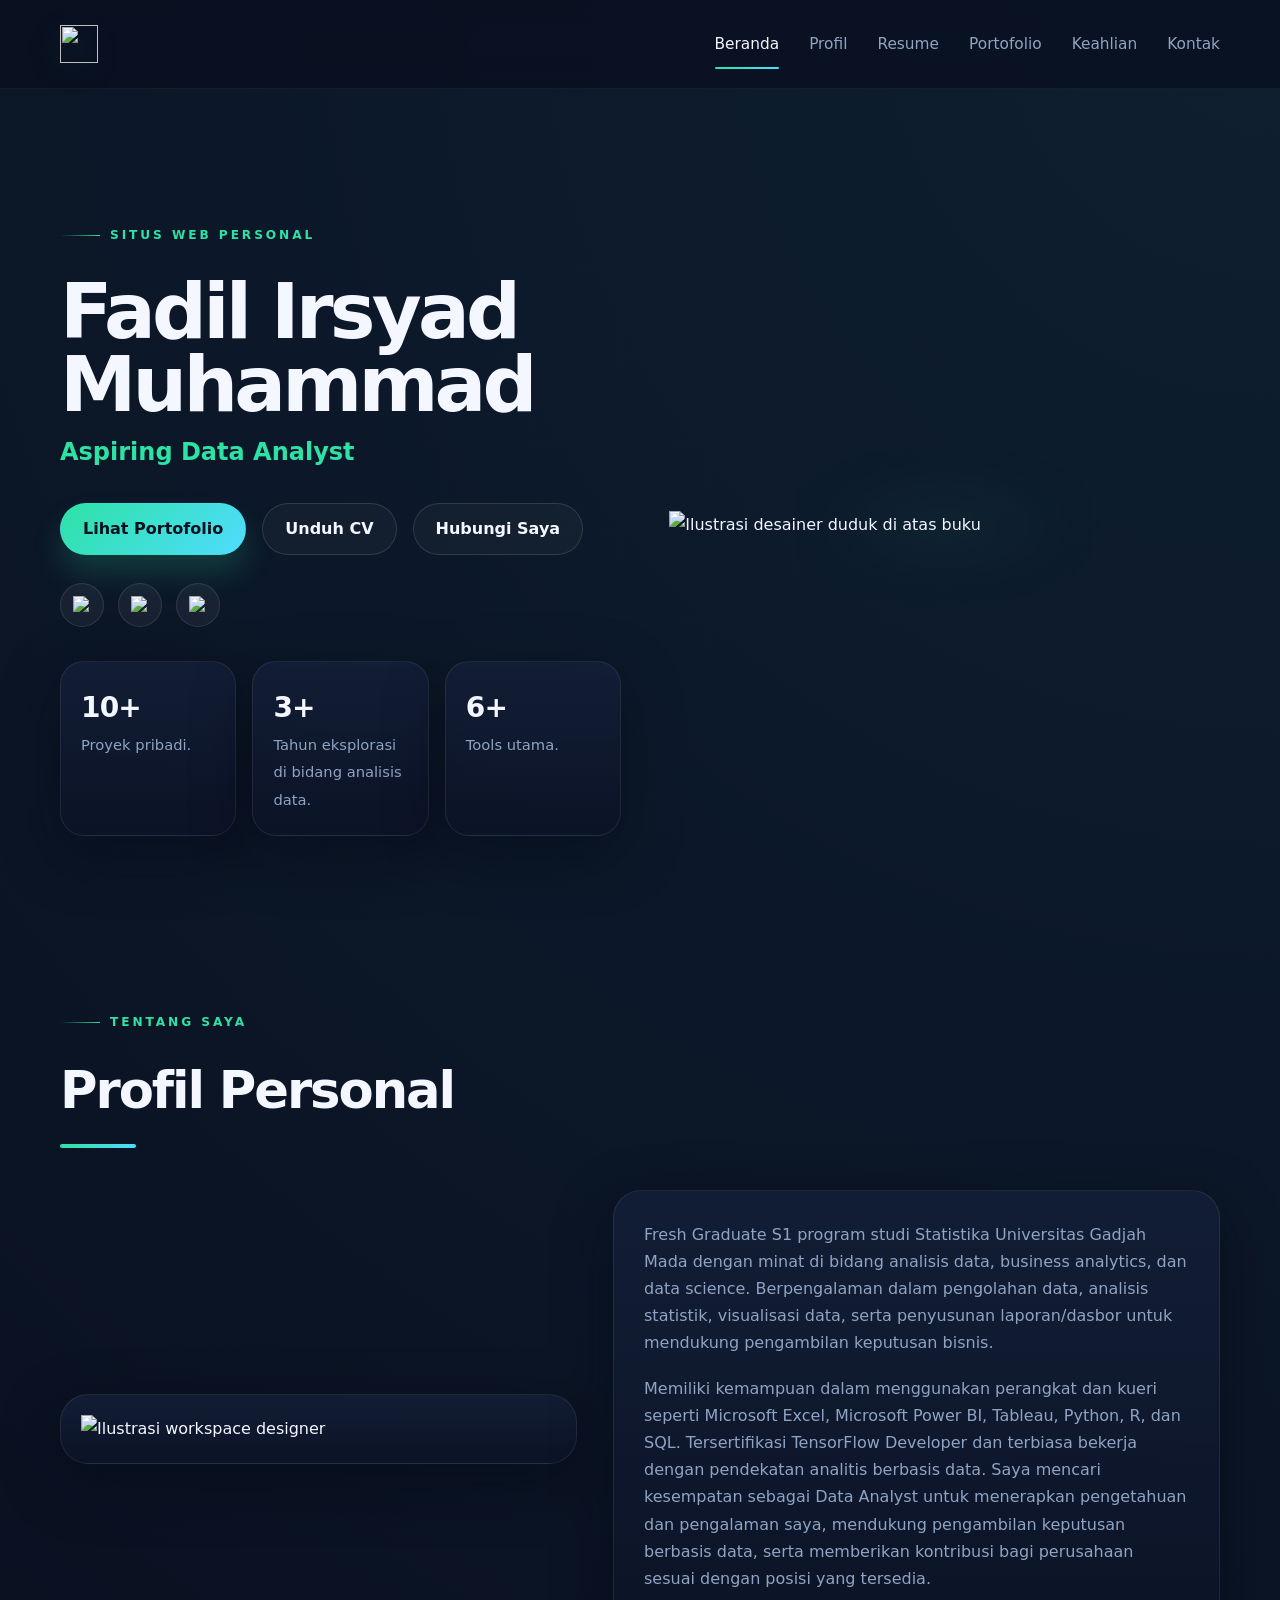
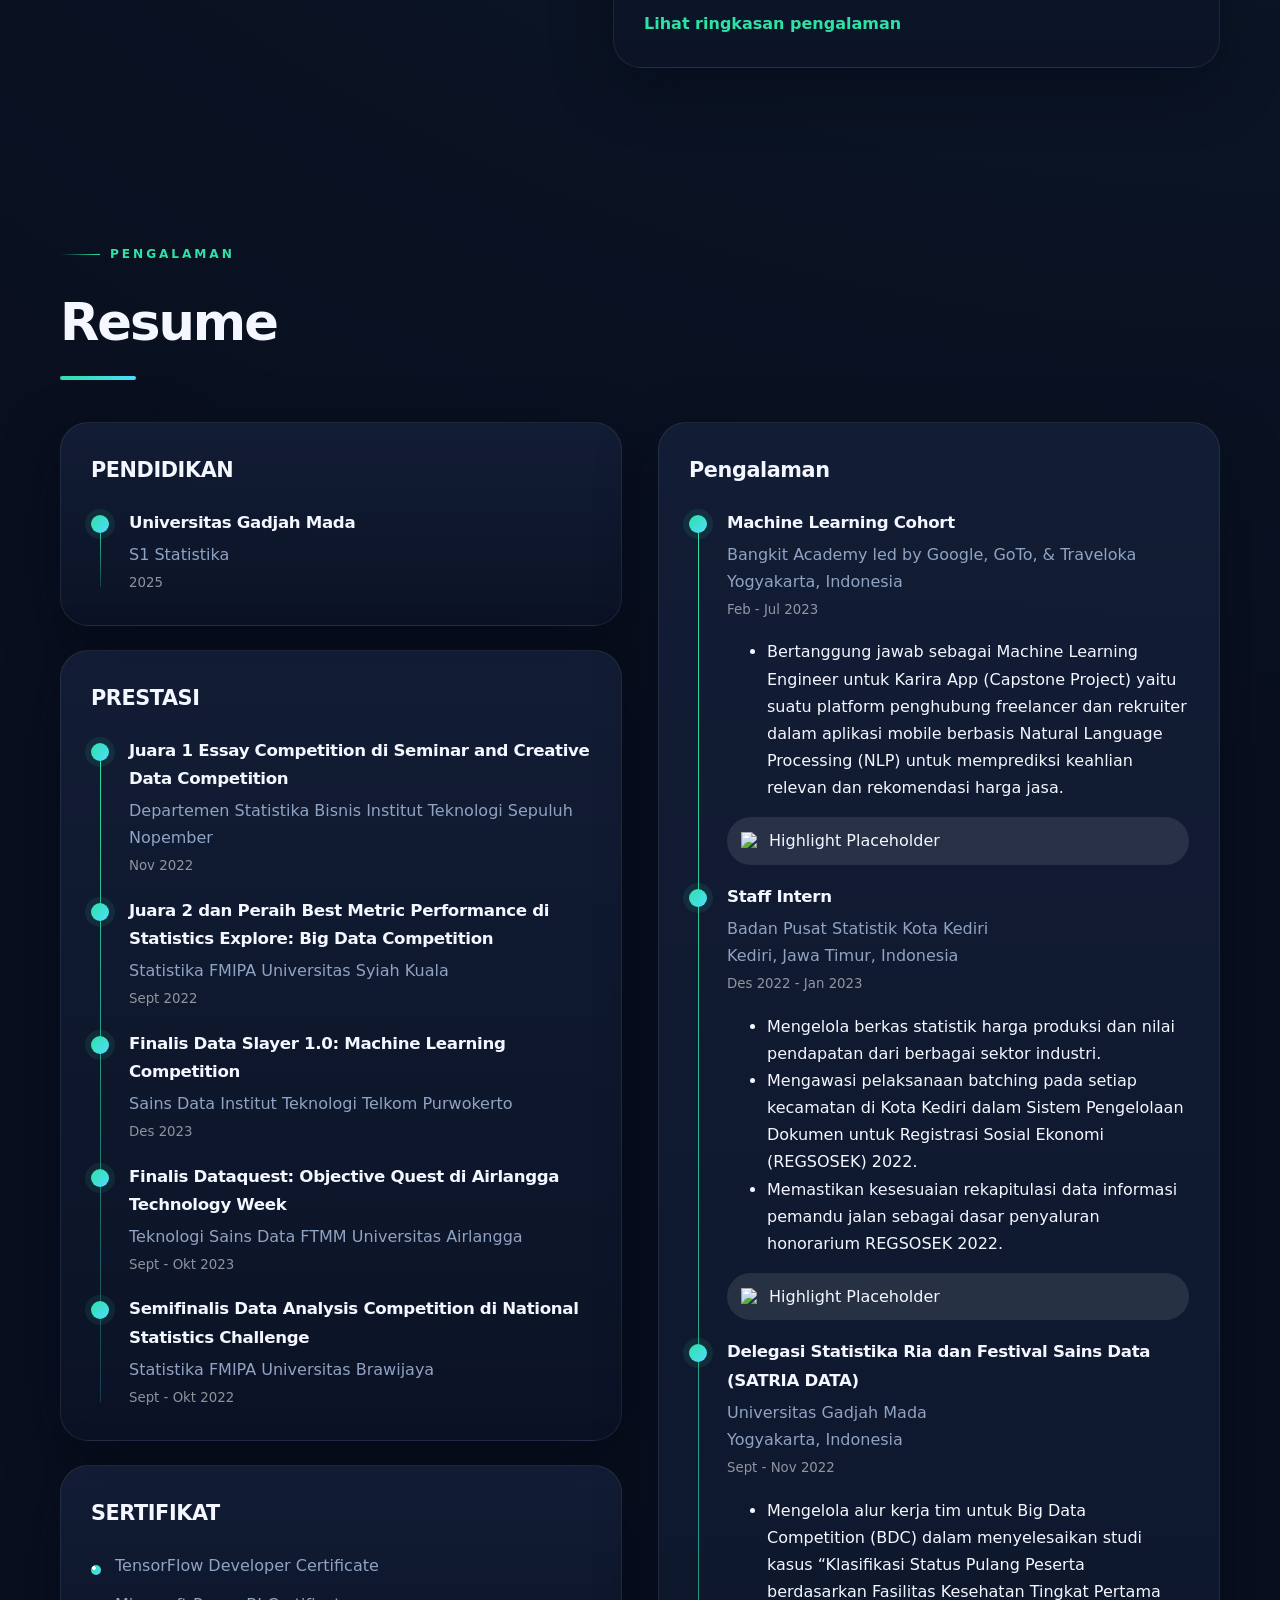
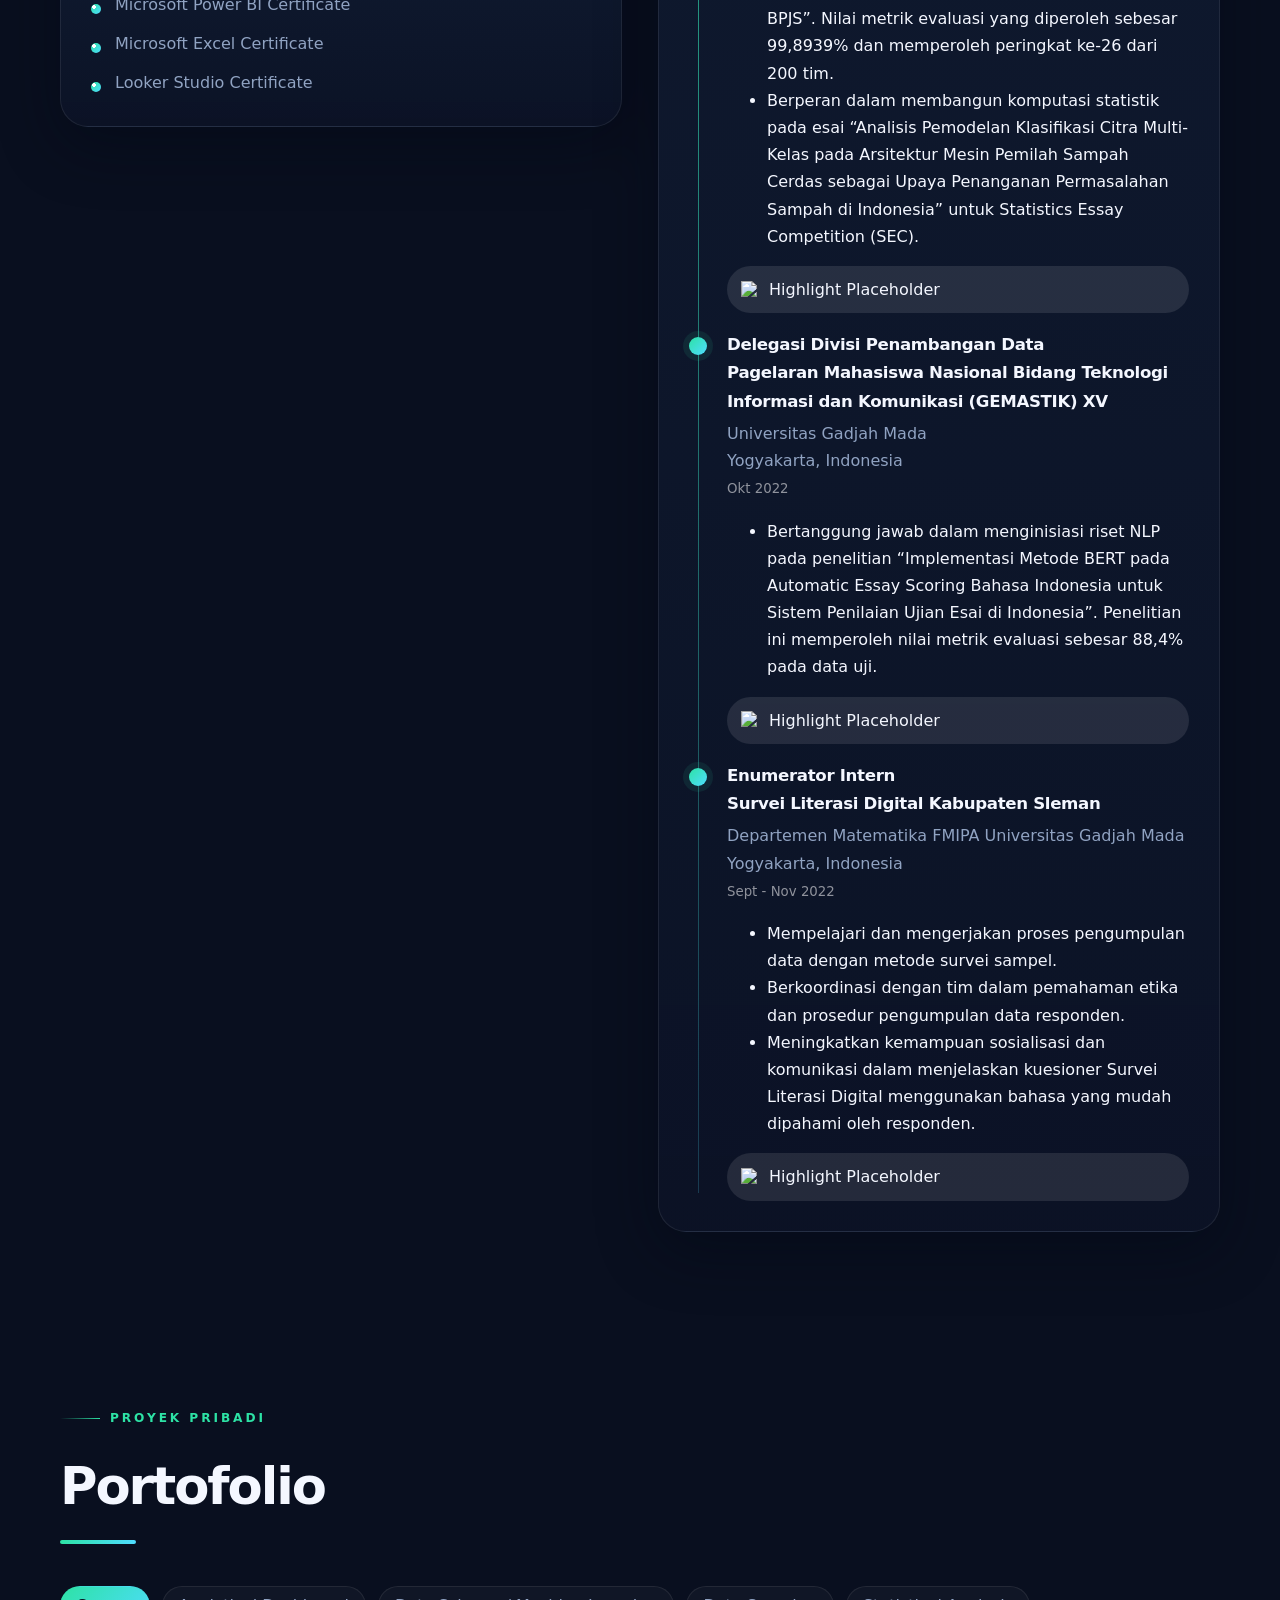
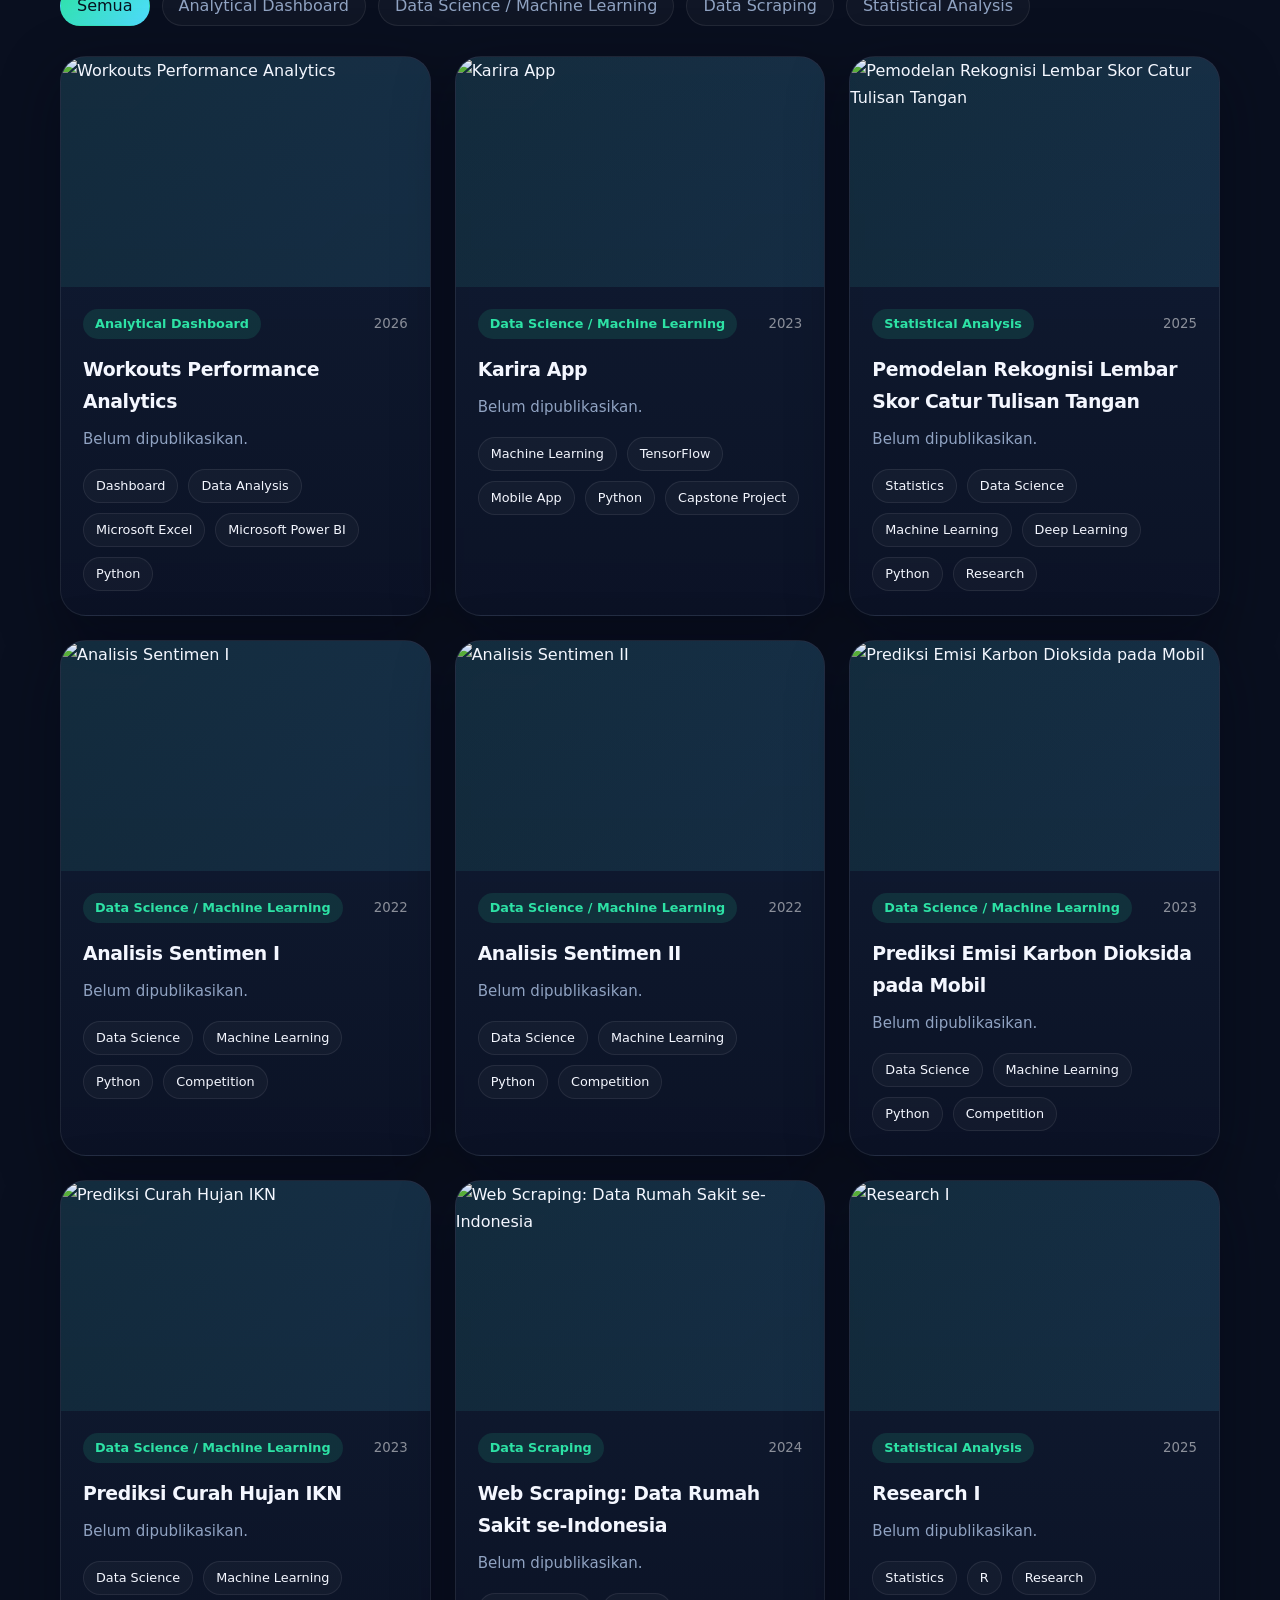
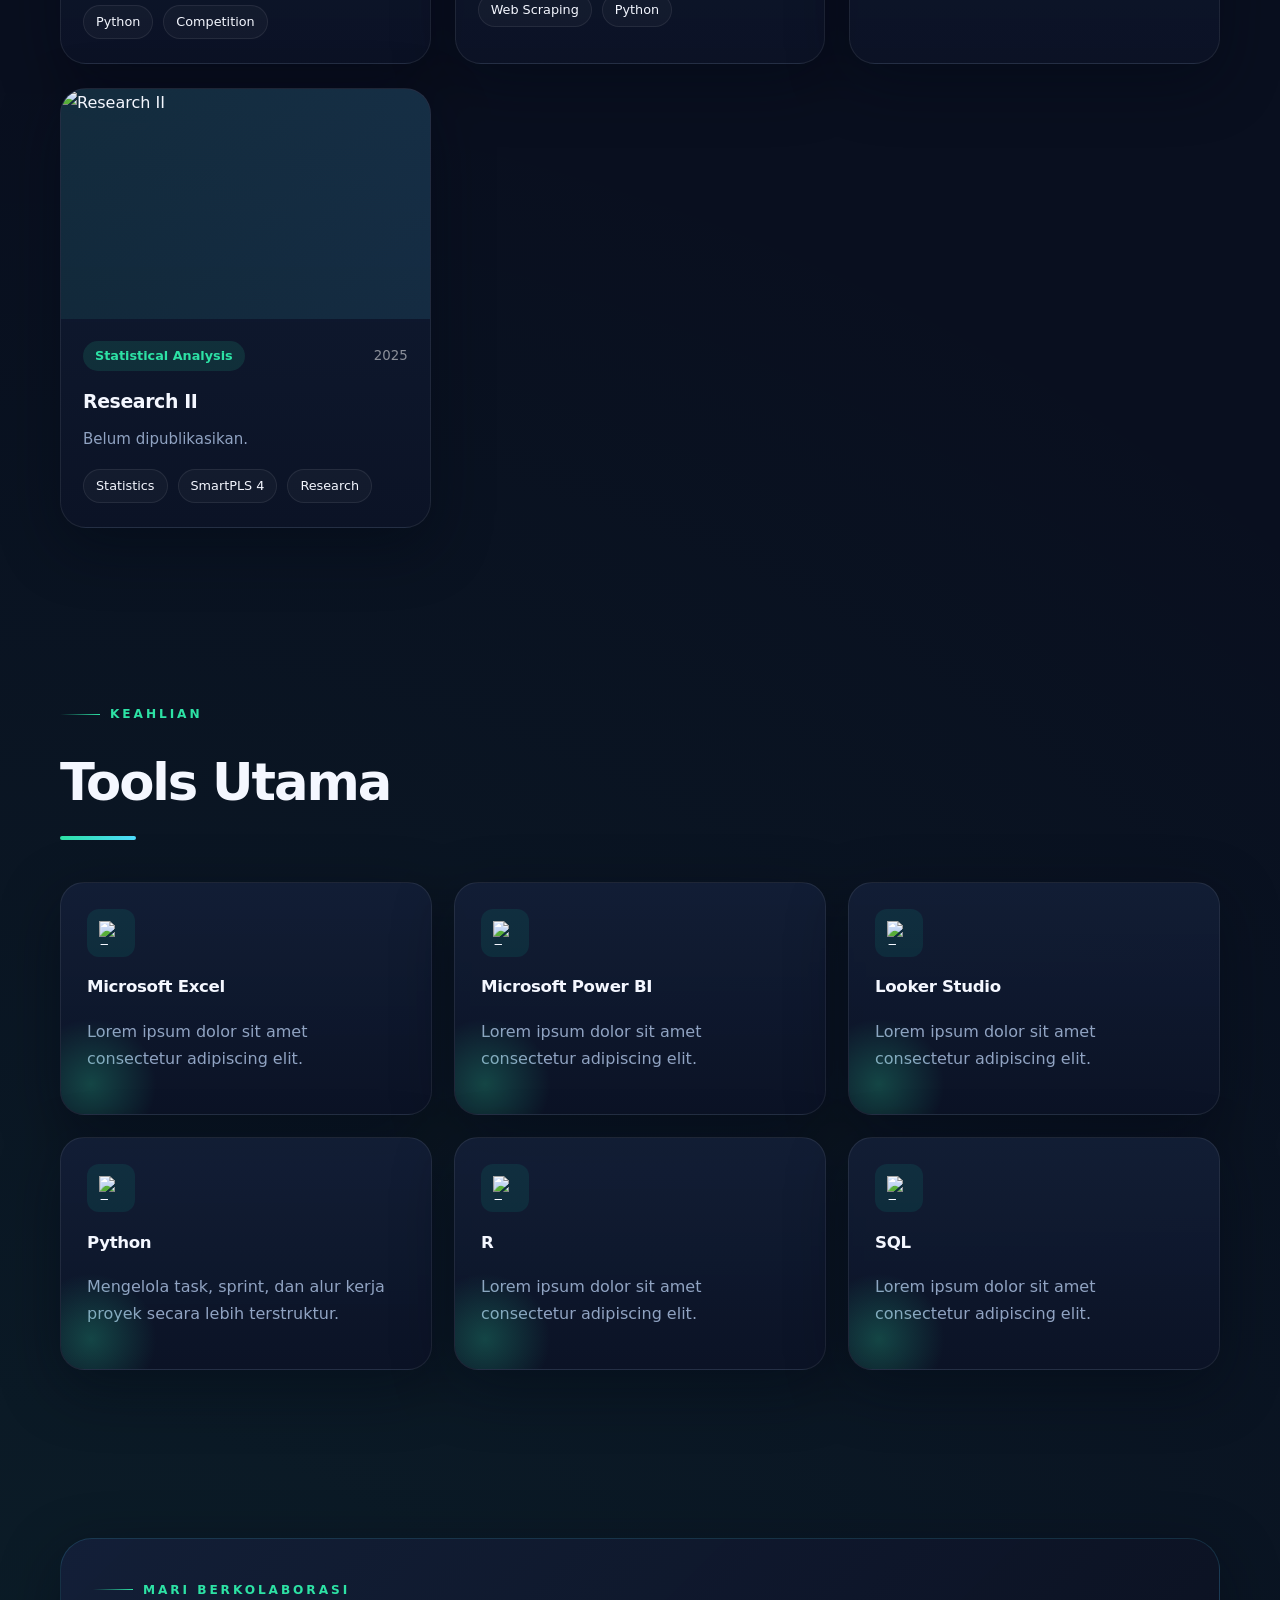
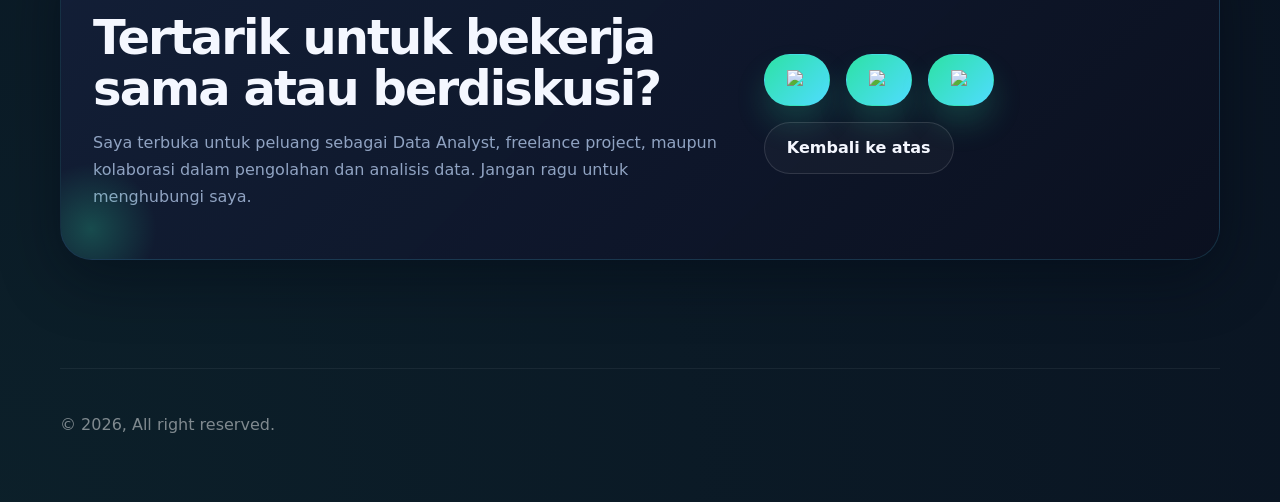
==== index.html @ a7a83383 "Add files via upload" ====
<!DOCTYPE html>
<html lang="id">
<head>
  <meta charset="UTF-8" />
  <meta name="viewport" content="width=device-width, initial-scale=1.0" />
  <meta name="description" content="Situs Web Personal" />
  <title>Fadil Irsyad Muhammad - Situs Web Personal</title>
  <link rel="icon" type="image/svg+xml" href="favicon.svg" />
  <link rel="stylesheet" href="styles.css" />
</head>
<body>
  <div class="page-noise" aria-hidden="true"></div>

  <header class="site-header">
    <div class="container header-inner">
      <a class="brand" href="#home" aria-label="Portfolio Dark UI">
        <img src="assets/logo.svg" alt="" />
      </a>

      <button class="menu-toggle" aria-label="Buka menu" aria-expanded="false" aria-controls="siteNav">
        <span></span>
        <span></span>
        <span></span>
      </button>

      <nav id="siteNav" class="site-nav">
        <a href="#home" class="is-active">Beranda</a>
        <a href="#profile">Profil</a>
        <a href="#resume">Resume</a>
        <a href="#portfolio">Portofolio</a>
        <a href="#tools">Keahlian</a>
        <a href="#contact">Kontak</a>
      </nav>
    </div>
  </header>

  <main>
    <section id="home" class="hero section">
      <div class="container hero-grid reveal">
        <div class="hero-copy">
          <p class="eyebrow">SITUS WEB PERSONAL</p>
          <h1>Fadil Irsyad Muhammad</h1>
          <p class="hero-role">Aspiring Data Analyst</p>
          <p class="hero-summary">
          </p>

          <div class="hero-actions">
            <a class="btn btn-primary" href="#portfolio">Lihat Portofolio</a>
            <a class="btn btn-secondary" href="#cv">Unduh CV</a>
            <a class="btn btn-secondary" href="#contact">Hubungi Saya</a>
          </div>

          <div class="socials" aria-label="Tautan sosial">
            <a href="https://linkedin.com/in/fadilirsyadm" aria-label="LinkedIn" target="_blank">
              <img src="assets/linkedin-gray.png" alt="LinkedIn" class="social-icon">
            </a>
            <a href="https://github.com/fadilirsyadm" aria-label="GitHub" target="_blank">
              <img src="assets/github.png" alt="GitHub" class="social-icon">
            </a>
            <a href="https://www.kaggle.com/fadilirsyadmuhammad" aria-label="Kaggle" target="_blank">
              <img src="assets/kaggle.png" alt="Kaggle" class="social-icon">
            </a>
            <!-- <a href="#" aria-label="Dribbble">
              <span class="social-icon">Dr</span>
            </a> -->
          </div>

          <div class="hero-stats">
            <article>
              <strong>10+</strong>
              <span>Proyek pribadi.</span>
            </article>
            <article>
              <strong>3+</strong>
              <span>Tahun eksplorasi di bidang analisis data.</span>
            </article>
            <article>
              <strong>6+</strong>
              <span>Tools utama.</span>
            </article>
          </div>
        </div>

        <div class="hero-art">
          <img src="assets/hero-profile.jpg" alt="Ilustrasi desainer duduk di atas buku" />
        </div>
      </div>
    </section>

    <section id="profile" class="section">
      <div class="container">
        <div class="section-heading reveal">
          <span class="section-kicker">Tentang Saya</span>
          <h2>Profil Personal</h2>
          <div class="section-line"></div>
        </div>

        <div class="profile-grid reveal">
          <div class="profile-art card card-flat">
            <img src="assets/profile-illustration.svg" alt="Ilustrasi workspace designer" />
          </div>

          <div class="profile-copy card">
            <p>
              Fresh Graduate S1 program studi Statistika Universitas Gadjah Mada 
              dengan minat di bidang analisis data, business analytics, dan data science.
              Berpengalaman dalam pengolahan data, analisis statistik, visualisasi data, 
              serta penyusunan laporan/dasbor untuk mendukung pengambilan keputusan bisnis.
            </p>
            <p>
              Memiliki kemampuan dalam menggunakan perangkat dan kueri seperti 
              Microsoft Excel, Microsoft Power BI, Tableau, Python, R, dan SQL. 
              Tersertifikasi TensorFlow Developer dan terbiasa bekerja dengan pendekatan analitis berbasis data. 
              Saya mencari kesempatan sebagai Data Analyst untuk menerapkan pengetahuan dan pengalaman saya, 
              mendukung pengambilan keputusan berbasis data, 
              serta memberikan kontribusi bagi perusahaan sesuai dengan posisi yang tersedia.
            </p>

            <!-- <div class="feature-list">
              <span>Dark UI aesthetic</span>
              <span>Fully responsive</span>
              <span>Portfolio filtering</span>
              <span>Animated reveal</span>
              <span>Editable content</span>
              <span>Pure HTML/CSS/JS</span>
            </div> -->

            <a class="text-link" href="#resume">Lihat ringkasan pengalaman</a>
          </div>
        </div>
      </div>
    </section>

    <section id="resume" class="section">
      <div class="container">
        <div class="section-heading reveal">
          <span class="section-kicker">Pengalaman</span>
          <h2>Resume</h2>
          <div class="section-line"></div>
        </div>

        <div class="resume-grid reveal">
          <div class="resume-column">
            <div class="card stack-card">
              <h3>PENDIDIKAN</h3>
              <div class="timeline">
                <article class="timeline-item">
                  <span class="timeline-dot"></span>
                  <div>
                    <strong>Universitas Gadjah Mada</strong>
                    <p>S1 Statistika</p>
                    <small>2025</small>
                  </div>
                </article>
                <!-- <article class="timeline-item">
                  <span class="timeline-dot"></span>
                  <div>
                    <strong>Universitas S2</strong>
                    <p>S2 Program Studi</p>
                    <small>2028</small>
                  </div>
                </article> -->
              </div>
            </div>

            <div class="card stack-card">
              <h3>PRESTASI</h3>
              <div class="timeline">
                <article class="timeline-item">
                  <span class="timeline-dot"></span>
                  <div>
                    <strong>Juara 1 Essay Competition di Seminar and Creative Data Competition</strong>
                    <p>Departemen Statistika Bisnis Institut Teknologi Sepuluh Nopember</p>
                    <small>Nov 2022</small>
                  </div>
                </article>
                <article class="timeline-item">
                  <span class="timeline-dot"></span>
                  <div>
                    <strong>Juara 2 dan Peraih Best Metric Performance di Statistics Explore: Big Data Competition</strong>
                    <p>Statistika FMIPA Universitas Syiah Kuala</p>
                    <small>Sept 2022</small>
                  </div>
                </article>
                <article class="timeline-item">
                  <span class="timeline-dot"></span>
                  <div>
                    <strong>Finalis Data Slayer 1.0: Machine Learning Competition</strong>
                    <p>Sains Data Institut Teknologi Telkom Purwokerto</p>
                    <small>Des 2023</small>
                  </div>
                </article>
                <article class="timeline-item">
                  <span class="timeline-dot"></span>
                  <div>
                    <strong>Finalis Dataquest: Objective Quest di Airlangga Technology Week</strong>
                    <p>Teknologi Sains Data FTMM Universitas Airlangga</p>
                    <small>Sept - Okt 2023</small>
                  </div>
                </article>
                <article class="timeline-item">
                  <span class="timeline-dot"></span>
                  <div>
                    <strong>Semifinalis Data Analysis Competition di National Statistics Challenge</strong>
                    <p>Statistika FMIPA Universitas Brawijaya</p>
                    <small>Sept - Okt 2022</small>
                  </div>
                </article>
              </div>
            </div>

            <div class="card stack-card">
              <h3>SERTIFIKAT</h3>
              <ul class="bullet-list">
                <li>TensorFlow Developer Certificate</li>
                <li>Microsoft Power BI Certificate</li>
                <li>Microsoft Excel Certificate</li>
                <li>Looker Studio Certificate</li>
              </ul>
            </div>
          </div>

          <div class="resume-column">
            <div class="card stack-card">
              <h3>Pengalaman</h3>
              <div class="timeline">
                <article class="timeline-item">
                  <span class="timeline-dot" aria-hidden="true"></span>
                  <div class="timeline-content">
                    <div class="timeline-top">
                      <div>
                        <strong>Machine Learning Cohort</strong>
                        <p class="timeline-company">Bangkit Academy led by Google, GoTo, & Traveloka</p>
                        <p class="timeline-location">Yogyakarta, Indonesia</p>
                      </div>
                      <small class="timeline-date">Feb - Jul 2023</small>
                    </div>
                    <ul class="timeline-list">
                      <li>
                        Bertanggung jawab sebagai Machine Learning Engineer untuk Karira App (Capstone Project) 
                        yaitu suatu platform penghubung freelancer dan rekruiter dalam aplikasi mobile 
                        berbasis Natural Language Processing (NLP) untuk memprediksi keahlian relevan dan rekomendasi harga jasa.
                      </li>
                    </ul>
                    <div class="timeline-highlight">
                        <span>
                          <img src="assets/logo.svg" alt="icon" class="highlight-icon">
                          Highlight Placeholder
                        </span>
                    </div>
                  </div>
                </article>
                <article class="timeline-item">
                  <span class="timeline-dot" aria-hidden="true"></span>
                  <div class="timeline-content">
                    <div class="timeline-top">
                      <div>
                        <strong>Staff Intern</strong>
                        <p class="timeline-company">Badan Pusat Statistik Kota Kediri</p>
                        <p class="timeline-location">Kediri, Jawa Timur, Indonesia</p>
                      </div>
                      <small class="timeline-date">Des 2022 - Jan 2023</small>
                    </div>
                    <ul class="timeline-list">
                      <li>
                        Mengelola berkas statistik harga produksi dan nilai pendapatan dari berbagai sektor industri.
                      </li>
                      <li>
                        Mengawasi pelaksanaan batching pada setiap kecamatan di Kota Kediri dalam Sistem Pengelolaan Dokumen untuk Registrasi Sosial Ekonomi (REGSOSEK) 2022.
                      </li>
                      <li>
                        Memastikan kesesuaian rekapitulasi data informasi pemandu jalan sebagai dasar penyaluran honorarium REGSOSEK 2022.
                      </li>
                    </ul>
                    <div class="timeline-highlight">
                        <span>
                          <img src="assets/logo.svg" alt="icon" class="highlight-icon">
                          Highlight Placeholder
                        </span>
                    </div>
                  </div>
                </article>
                <article class="timeline-item">
                  <span class="timeline-dot" aria-hidden="true"></span>
                  <div class="timeline-content">
                    <div class="timeline-top">
                      <div>
                        <strong>Delegasi Statistika Ria dan Festival Sains Data (SATRIA DATA)</strong>
                        <p class="timeline-company">Universitas Gadjah Mada</p>
                        <p class="timeline-location">Yogyakarta, Indonesia</p>
                      </div>
                      <small class="timeline-date">Sept - Nov 2022</small>
                    </div>
                    <ul class="timeline-list">
                      <li>
                        Mengelola alur kerja tim untuk Big Data Competition (BDC) dalam menyelesaikan studi kasus “Klasifikasi Status Pulang Peserta berdasarkan Fasilitas Kesehatan Tingkat Pertama BPJS”. Nilai metrik evaluasi yang diperoleh sebesar 99,8939% dan memperoleh peringkat ke-26 dari 200 tim.
                      </li>
                      <li>
                        Berperan dalam membangun komputasi statistik pada esai “Analisis Pemodelan Klasifikasi Citra Multi-Kelas pada Arsitektur Mesin Pemilah Sampah Cerdas sebagai Upaya Penanganan Permasalahan Sampah di Indonesia” untuk Statistics Essay Competition (SEC).
                      </li>
                    </ul>
                    <div class="timeline-highlight">
                        <span>
                          <img src="assets/logo.svg" alt="icon" class="highlight-icon">
                          Highlight Placeholder
                        </span>
                    </div>
                  </div>
                </article>
                 <article class="timeline-item">
                  <span class="timeline-dot" aria-hidden="true"></span>
                  <div class="timeline-content">
                    <div class="timeline-top">
                      <div>
                        <strong>Delegasi Divisi Penambangan Data<br>Pagelaran Mahasiswa Nasional Bidang Teknologi Informasi dan Komunikasi (GEMASTIK) XV</strong>
                        <p class="timeline-company">Universitas Gadjah Mada</p>
                        <p class="timeline-location">Yogyakarta, Indonesia</p>
                      </div>
                      <small class="timeline-date">Okt 2022</small>
                    </div>
                    <ul class="timeline-list">
                      <li>
                        Bertanggung jawab dalam menginisiasi riset NLP pada penelitian “Implementasi Metode BERT pada Automatic Essay Scoring Bahasa Indonesia untuk Sistem Penilaian Ujian Esai di Indonesia”. Penelitian ini memperoleh nilai metrik evaluasi sebesar 88,4% pada data uji.
                      </li>
                    </ul>
                    <div class="timeline-highlight">
                        <span>
                          <img src="assets/logo.svg" alt="icon" class="highlight-icon">
                          Highlight Placeholder
                        </span>
                    </div>
                  </div>
                </article>
                <article class="timeline-item">
                  <span class="timeline-dot" aria-hidden="true"></span>
                  <div class="timeline-content">
                    <div class="timeline-top">
                      <div>
                        <strong>Enumerator Intern<br>Survei Literasi Digital Kabupaten Sleman</strong>
                        <p class="timeline-company">Departemen Matematika FMIPA Universitas Gadjah Mada</p>
                        <p class="timeline-location">Yogyakarta, Indonesia</p>
                      </div>
                      <small class="timeline-date">Sept - Nov 2022</small>
                    </div>
                    <ul class="timeline-list">
                      <li>
                        Mempelajari dan mengerjakan proses pengumpulan data dengan metode survei sampel.
                      </li>
                      <li>
                        Berkoordinasi dengan tim dalam pemahaman etika dan prosedur pengumpulan data responden.
                      </li>
                      <li>
                        Meningkatkan kemampuan sosialisasi dan komunikasi dalam menjelaskan kuesioner Survei Literasi Digital menggunakan bahasa yang mudah dipahami oleh responden.
                      </li>
                    </ul>
                    <div class="timeline-highlight">
                        <span>
                          <img src="assets/logo.svg" alt="icon" class="highlight-icon">
                          Highlight Placeholder
                        </span>
                    </div>
                  </div>
                </article>
              </div>
            </div>
          </div>
        </div>
      </div>
    </section>

    <section id="portfolio" class="section">
      <div class="container">
        <div class="section-heading reveal">
          <span class="section-kicker">Proyek Pribadi</span>
          <h2>Portofolio</h2>
          <div class="section-line"></div>
        </div>

        <div class="portfolio-toolbar reveal">
          <div class="filter-group" aria-label="Filter project">
            <button class="filter-chip is-active" data-filter="all">Semua</button>
            <button class="filter-chip" data-filter="Analytical Dashboard">Analytical Dashboard</button>
            <button class="filter-chip" data-filter="Data Science / Machine Learning">Data Science / Machine Learning</button>
            <button class="filter-chip" data-filter="Data Scraping">Data Scraping</button>
            <button class="filter-chip" data-filter="Statistical Analysis">Statistical Analysis</button>
          </div>
          <!-- <p class="portfolio-note"></p> -->
        </div>

        <div id="portfolioGrid" class="portfolio-grid reveal"></div>
      </div>
    </section>

    <section id="tools" class="section">
      <div class="container">
        <div class="section-heading reveal">
          <span class="section-kicker">Keahlian</span>
          <h2>Tools Utama</h2>
          <div class="section-line"></div>
        </div>

        <div class="tool-grid reveal">
          <article class="tool-card">
            <div class="tool-icon">
              <img src="assets/excel.png" alt="Excel">
            </div>
            <h3>Microsoft Excel</h3>
            <p>Lorem ipsum dolor sit amet consectetur adipiscing elit.</p>
          </article>
          <article class="tool-card">
            <div class="tool-icon">
              <img src="assets/powerbi.png" alt="Excel">
            </div>
            <h3>Microsoft Power BI</h3>
            <p>Lorem ipsum dolor sit amet consectetur adipiscing elit.</p>
          </article>
          <article class="tool-card">
            <div class="tool-icon">
              <img src="assets/looker.svg" alt="Excel">
            </div>
            <h3>Looker Studio</h3>
            <p>Lorem ipsum dolor sit amet consectetur adipiscing elit.</p>
          </article>
          <article class="tool-card">
            <div class="tool-icon">
              <img src="assets/python.png" alt="Excel">
            </div>
            <h3>Python</h3>
            <p>Mengelola task, sprint, dan alur kerja proyek secara lebih terstruktur.</p>
          </article>
          <article class="tool-card">
            <div class="tool-icon">
              <img src="assets/r.png" alt="Excel">
            </div>
            <h3>R</h3>
            <p>Lorem ipsum dolor sit amet consectetur adipiscing elit.</p>
          </article>
          <article class="tool-card">
            <div class="tool-icon">
              <img src="assets/sql.png" alt="Excel">
            </div>
            <h3>SQL</h3>
            <p>Lorem ipsum dolor sit amet consectetur adipiscing elit.</p>
          </article>
        </div>
      </div>
    </section>

    <!-- <section id="skills" class="section">
      <div class="container">
        <div class="section-heading reveal">
          <span class="section-kicker">Capabilities</span>
          <h2>Skills</h2>
          <div class="section-line"></div>
        </div>

        <div class="skills-wrap reveal">
          <div class="skill-cloud">
            <span>UI Design</span>
            <span>Wireframing</span>
            <span>HTML</span>
            <span>CSS</span>
            <span>Bootstrap</span>
            <span>JavaScript</span>
            <span>Tailwind</span>
            <span>React Concept</span>
            <span>Responsive Layout</span>
            <span>Design System</span>
            <span>Animation</span>
            <span>Prototyping</span>
          </div>

          <div class="skill-metrics">
            <article class="metric-card">
              <div class="metric-head">
                <h3>Responsive UI</h3>
                <span>92%</span>
              </div>
              <div class="meter"><span style="width:92%"></span></div>
              <p>Fokus pada konsistensi antar desktop, tablet, dan mobile.</p>
            </article>
            <article class="metric-card">
              <div class="metric-head">
                <h3>Design System</h3>
                <span>88%</span>
              </div>
              <div class="meter"><span style="width:88%"></span></div>
              <p>Membuat komponen reusable agar UI lebih rapi dan cepat dikembangkan.</p>
            </article>
            <article class="metric-card">
              <div class="metric-head">
                <h3>Front-End Build</h3>
                <span>84%</span>
              </div>
              <div class="meter"><span style="width:84%"></span></div>
              <p>Implementasi tampilan ke kode dengan struktur yang bersih.</p>
            </article>
            <article class="metric-card">
              <div class="metric-head">
                <h3>Interaction Detail</h3>
                <span>80%</span>
              </div>
              <div class="meter"><span style="width:80%"></span></div>
              <p>Hover, transisi, dan animasi lembut untuk pengalaman yang lebih hidup.</p>
            </article>
          </div>
        </div>
      </div>
    </section> -->

    <section id="contact" class="section">
      <div class="container">
        <div class="contact-card reveal">
          <div>
            <span class="section-kicker">Mari Berkolaborasi</span>
            <h2>Tertarik untuk bekerja sama atau berdiskusi?</h2>
            <p>
              Saya terbuka untuk peluang sebagai Data Analyst, freelance project,
              maupun kolaborasi dalam pengolahan dan analisis data.
              Jangan ragu untuk menghubungi saya.
            </p>
          </div>
          <div class="contact-actions">
            <a class="btn btn-primary" href="mailto:fadilirsyadm@gmail.com" target="_blank">
              <img src="assets/email.png" alt="Email" class="btn-icon">
            </a>
            <a class="btn btn-primary" href="https://linkedin.com/in/fadilirsyadm" target="_blank">
              <img src="assets/linkedin.png" alt="LinkedIn" class="btn-icon">
            </a>
            <a class="btn btn-primary" href="https://wa.me/6289680785884" target="_blank">
              <img src="assets/wa.png" alt="WhatsApp" class="btn-icon">
            </a>
            <a class="btn btn-secondary" href="#home">Kembali ke atas</a>
          </div>
        </div>
      </div>
    </section>
  </main>

  <footer class="site-footer">
    <div class="container footer-inner">
      <p>© 2026, All right reserved.</p>
      <!-- <p>Dibuat dengan HTML, CSS, dan JavaScript.</p> -->
    </div>
  </footer>

  <script>
    window.PORTFOLIO_PROJECTS = [
      {"title": "Workouts Performance Analytics", 
      "category": "Analytical Dashboard", 
      "year": "2026", 
      "image": "assets/projects/project-01.svg", 
      "description": "Belum dipublikasikan.", 
      "tags": ["Dashboard", "Data Analysis", "Microsoft Excel", "Microsoft Power BI", "Python"]}, 

      {"title": "Karira App", 
      "category": "Data Science / Machine Learning", 
      "year": "2023", 
      "image": "assets/projects/project-02.svg", 
      "description": "Belum dipublikasikan.", 
      "tags": ["Machine Learning", "TensorFlow", "Mobile App", "Python", "Capstone Project"]}, 

      {"title": "Pemodelan Rekognisi Lembar Skor Catur Tulisan Tangan", 
      "category": "Statistical Analysis", 
      "year": "2025", 
      "image": "assets/projects/project-08.svg", 
      "description": "Belum dipublikasikan.", 
      "tags": ["Statistics", "Data Science", "Machine Learning", "Deep Learning", "Python", "Research"]},

      {"title": "Analisis Sentimen I", 
      "category": "Data Science / Machine Learning", 
      "year": "2022", 
      "image": "assets/projects/project-03.svg", 
      "description": "Belum dipublikasikan.", 
      "tags": ["Data Science", "Machine Learning", "Python", "Competition"]}, 

      {"title": "Analisis Sentimen II", 
      "category": "Data Science / Machine Learning", 
      "year": "2022", 
      "image": "assets/projects/project-04.svg", 
      "description": "Belum dipublikasikan.", 
      "tags": ["Data Science", "Machine Learning", "Python", "Competition"]}, 
      
      {"title": "Prediksi Emisi Karbon Dioksida pada Mobil", 
      "category": "Data Science / Machine Learning", 
      "year": "2023", 
      "image": "assets/projects/project-05.svg", 
      "description": "Belum dipublikasikan.", 
      "tags": ["Data Science", "Machine Learning", "Python", "Competition"]}, 
      
      {"title": "Prediksi Curah Hujan IKN", 
      "category": "Data Science / Machine Learning", 
      "year": "2023", 
      "image": "assets/projects/project-06.svg", 
      "description": "Belum dipublikasikan.", 
      "tags": ["Data Science", "Machine Learning", "Python", "Competition"]}, 
      
      {"title": "Web Scraping: Data Rumah Sakit se-Indonesia", 
      "category": "Data Scraping", 
      "year": "2024", 
      "image": "assets/projects/project-07.svg", 
      "description": "Belum dipublikasikan.", 
      "tags": ["Web Scraping", "Python"]},  
      
      {"title": "Research I", 
      "category": "Statistical Analysis", 
      "year": "2025", 
      "image": "assets/projects/project-09.svg", 
      "description": "Belum dipublikasikan.", 
      "tags": ["Statistics", "R", "Research"]}, 
      
      {"title": "Research II", 
      "category": "Statistical Analysis", 
      "year": "2025", 
      "image": "assets/projects/project-10.svg", 
      "description": "Belum dipublikasikan.", 
      "tags": ["Statistics", "SmartPLS 4", "Research"]}, 
    ];
  </script>
  <script src="script.js"></script>
</body>
</html>
---- styles.css ----
:root {
  --bg: #090f1f;
  --bg-soft: #0c1326;
  --surface: #10192e;
  --surface-2: #131f38;
  --surface-3: #182645;
  --line: rgba(255, 255, 255, 0.08);
  --text: #f4f7ff;
  --muted: #90a3c2;
  --accent: #2de2a5;
  --accent-2: #4fdcff;
  --accent-3: #7a6bff;
  --shadow: 0 18px 60px rgba(3, 8, 20, 0.45);
  --radius-lg: 28px;
  --radius-md: 20px;
  --radius-sm: 14px;
  --container: 1160px;
  --header-height: 88px;
}

*,
*::before,
*::after {
  box-sizing: border-box;
}

html {
  scroll-behavior: smooth;
}

body {
  margin: 0;
  min-width: 320px;
  font-family: system-ui, -apple-system, BlinkMacSystemFont, "Segoe UI", sans-serif;
  color: var(--text);
  background:
    radial-gradient(circle at top right, rgba(79, 220, 255, 0.08), transparent 28%),
    radial-gradient(circle at bottom left, rgba(45, 226, 165, 0.08), transparent 24%),
    var(--bg);
  line-height: 1.7;
  overflow-x: hidden;
}

img {
  display: block;
  max-width: 100%;
}

a {
  color: inherit;
  text-decoration: none;
}

button,
input,
textarea {
  font: inherit;
}

.page-noise {
  position: fixed;
  inset: 0;
  pointer-events: none;
  background-image:
    linear-gradient(rgba(255,255,255,0.02) 1px, transparent 1px),
    linear-gradient(90deg, rgba(255,255,255,0.02) 1px, transparent 1px);
  background-size: 88px 88px;
  mask-image: radial-gradient(circle at center, black, transparent 92%);
  opacity: 0.5;
}

.container {
  width: min(var(--container), calc(100% - 48px));
  margin-inline: auto;
}

.section {
  padding: 84px 0;
  position: relative;
}

.site-header {
  position: sticky;
  top: 0;
  z-index: 100;
  backdrop-filter: blur(16px);
  background: rgba(9, 15, 31, 0.72);
  border-bottom: 1px solid rgba(255, 255, 255, 0.05);
}

.header-inner {
  height: var(--header-height);
  display: flex;
  align-items: center;
  justify-content: space-between;
  gap: 24px;
}

.brand {
  display: inline-flex;
  align-items: center;
  gap: 14px;
}

.brand img {
  width: 38px;
  height: 38px;
  filter: drop-shadow(0 12px 18px rgba(45, 226, 165, 0.14));
}

.site-nav {
  display: flex;
  align-items: center;
  gap: 30px;
}

.site-nav a {
  color: var(--muted);
  font-size: 0.96rem;
  font-weight: 500;
  position: relative;
  transition: color 0.25s ease;
}

.site-nav a::after {
  content: "";
  position: absolute;
  left: 0;
  bottom: -12px;
  width: 100%;
  height: 2px;
  background: linear-gradient(90deg, var(--accent), var(--accent-2));
  transform: scaleX(0);
  transform-origin: center;
  transition: transform 0.25s ease;
  border-radius: 999px;
}

.site-nav a:hover,
.site-nav a.is-active {
  color: var(--text);
}

.site-nav a:hover::after,
.site-nav a.is-active::after {
  transform: scaleX(1);
}

.menu-toggle {
  display: none;
  width: 46px;
  height: 46px;
  padding: 0;
  border: 1px solid var(--line);
  border-radius: 14px;
  background: rgba(255, 255, 255, 0.03);
  cursor: pointer;
}

.menu-toggle span {
  display: block;
  width: 22px;
  height: 2px;
  margin: 5px auto;
  background: var(--text);
  border-radius: 999px;
  transition: transform 0.25s ease, opacity 0.25s ease;
}

.hero {
  padding-top: calc(var(--header-height) + 36px);
}

.hero-grid,
.profile-grid,
.resume-grid,
.skills-wrap,
.contact-card {
  display: grid;
  gap: 36px;
}

.hero-grid {
  grid-template-columns: minmax(0, 1.02fr) minmax(360px, 0.98fr);
  align-items: center;
}

.hero-copy {
  padding-right: 12px;
}

.eyebrow,
.section-kicker {
  display: inline-flex;
  align-items: center;
  gap: 10px;
  color: var(--accent);
  letter-spacing: 0.24em;
  text-transform: uppercase;
  font-size: 0.76rem;
  font-weight: 600;
}

.eyebrow::before,
.section-kicker::before {
  content: "";
  width: 40px;
  height: 1px;
  background: linear-gradient(90deg, transparent, var(--accent));
}

.hero h1 {
  margin: 18px 0 10px;
  font-size: clamp(3.2rem, 6vw, 5.8rem);
  line-height: 0.95;
  letter-spacing: -0.05em;
}

.hero-role {
  margin: 0;
  color: var(--accent);
  font-size: clamp(1.16rem, 1.9vw, 1.5rem);
  font-weight: 600;
}

.hero-summary {
  max-width: 620px;
  margin: 22px 0 0;
  color: var(--muted);
  font-size: 1.02rem;
}

.hero-actions,
.contact-actions {
  display: flex;
  flex-wrap: wrap;
  gap: 16px;
  margin-top: 30px;
}

.btn {
  display: inline-flex;
  align-items: center;
  justify-content: center;
  min-height: 52px;
  padding: 0 22px;
  border-radius: 999px;
  border: 1px solid transparent;
  font-weight: 600;
  transition: transform 0.25s ease, border-color 0.25s ease, background 0.25s ease;
}

.btn:hover {
  transform: translateY(-2px);
}

.btn-icon {
  width: 20px;
  height: 20px;
  object-fit: contain;
}

.btn-primary {
  color: #07111f;
  background: linear-gradient(135deg, var(--accent), var(--accent-2));
  box-shadow: 0 18px 30px rgba(45, 226, 165, 0.18);
}

.btn-secondary {
  border-color: rgba(255, 255, 255, 0.12);
  background: rgba(255, 255, 255, 0.03);
  color: var(--text);
}

.socials {
  display: flex;
  flex-wrap: wrap;
  gap: 14px;
  margin-top: 28px;
}

/* .socials a {
  display: inline-flex;
} */

/* .social-icon {
  width: 44px;
  height: 44px;
  border-radius: 50%;
  display: grid;
  place-items: center;
  background: rgba(255, 255, 255, 0.04);
  border: 1px solid var(--line);
  color: var(--muted);
  font-size: 0.82rem;
  font-weight: 700;
  transition: border-color 0.25s ease, color 0.25s ease, transform 0.25s ease;
} */

/* .socials a:hover .social-icon {
  color: var(--text);
  border-color: rgba(79, 220, 255, 0.35);
  transform: translateY(-2px);
} */

.socials a {
  width: 44px;
  height: 44px;
  border-radius: 50%;
  display: flex;
  align-items: center;
  justify-content: center;

  background: rgba(255,255,255,0.05);
  border: 1px solid rgba(255,255,255,0.1);

  transition: all 0.3s ease;
}

.social-icon {
  width: 18px;
  height: 18px;
  object-fit: contain;
}

.socials a:hover {
  background: rgba(79, 220, 255, 0.15);
  border-color: rgba(79, 220, 255, 0.4);
  transform: translateY(-2px);
}

.hero-stats {
  display: grid;
  grid-template-columns: repeat(3, minmax(0, 1fr));
  gap: 16px;
  margin-top: 34px;
}

.hero-stats article,
.card,
.tool-card,
.metric-card,
.project-card {
  border: 1px solid var(--line);
  background: linear-gradient(180deg, rgba(19, 31, 56, 0.88), rgba(12, 19, 38, 0.94));
  box-shadow: var(--shadow);
}

.hero-stats article {
  padding: 22px 20px;
  border-radius: 24px;
}

.hero-stats strong {
  display: block;
  font-size: 1.75rem;
  letter-spacing: -0.03em;
}

.hero-stats span {
  color: var(--muted);
  font-size: 0.92rem;
}

.hero-art {
  position: relative;
}

.hero-art::before {
  content: "";
  position: absolute;
  inset: 12% 8% 8%;
  background: radial-gradient(circle, rgba(45, 226, 165, 0.16), transparent 58%);
  filter: blur(34px);
  z-index: -1;
}

.hero-art img {
  width: min(100%, 640px);
  margin-inline: auto;
}

.section-heading {
  max-width: 580px;
  margin-bottom: 42px;
}

.section-heading h2 {
  margin: 14px 0 10px;
  font-size: clamp(2rem, 4vw, 3.4rem);
  letter-spacing: -0.04em;
}

.section-line {
  width: 76px;
  height: 4px;
  border-radius: 999px;
  background: linear-gradient(90deg, var(--accent), var(--accent-2));
}

.profile-grid {
  grid-template-columns: minmax(320px, 0.92fr) minmax(0, 1.08fr);
  align-items: center;
}

.card {
  padding: 30px;
  border-radius: var(--radius-lg);
}

.card-flat {
  padding: 20px;
}

.profile-copy p {
  margin: 0 0 18px;
  color: var(--muted);
}

.feature-list {
  display: flex;
  flex-wrap: wrap;
  gap: 12px;
  margin: 24px 0;
}

.feature-list span,
.skill-cloud span,
.project-tags span,
.filter-chip {
  display: inline-flex;
  align-items: center;
  min-height: 40px;
  padding: 0 16px;
  border-radius: 999px;
  border: 1px solid rgba(255, 255, 255, 0.08);
  background: rgba(255, 255, 255, 0.03);
}

.feature-list span {
  color: var(--text);
  font-size: 0.92rem;
}

.text-link {
  color: var(--accent);
  font-weight: 600;
}

.resume-grid {
  grid-template-columns: repeat(2, minmax(0, 1fr));
  align-items: start;
}

.resume-column {
  display: grid;
  gap: 24px;
}

.stack-card h3 {
  margin: 0 0 20px;
  font-size: 1.3rem;
  letter-spacing: -0.02em;
}

.timeline {
  position: relative;
  display: grid;
  gap: 18px;
}

.timeline::before {
  content: "";
  position: absolute;
  left: 9px;
  top: 8px;
  bottom: 8px;
  width: 1px;
  background: linear-gradient(var(--accent), rgba(79, 220, 255, 0.2));
}

.timeline-highlight span {
  display: flex;
  align-items: center;
  gap: 10px;

  width: 100%;
  padding: 10px 14px;
  border-radius: 999px;
  background: rgba(255,255,255,0.1);
}

.highlight-icon {
  width: 18px;
  height: 18px;
  object-fit: contain;
}

/* .timeline-highlight span {
  display: block;
  width: 100%;
  padding: 8px 12px;
  border-radius: 999px;
  background: rgba(255,255,255,0.1);
  text-align: center;
} */

.timeline-item {
  position: relative;
  display: grid;
  grid-template-columns: 20px 1fr;
  gap: 18px;
  align-items: start;
}

.timeline-dot {
  width: 18px;
  height: 18px;
  border-radius: 50%;
  margin-top: 6px;
  background: linear-gradient(135deg, var(--accent), var(--accent-2));
  box-shadow: 0 0 0 6px rgba(45, 226, 165, 0.09);
}

.timeline-item strong,
.project-body h3,
.tool-card h3,
.metric-card h3 {
  display: block;
  margin-bottom: 4px;
  font-size: 1.04rem;
  letter-spacing: -0.02em;
}

.timeline-item p,
.bullet-list li,
.portfolio-note,
.metric-card p,
.tool-card p,
.project-body p,
.contact-card p {
  color: var(--muted);
}

.timeline-item p {
  margin: 0;
}

.timeline-item small {
  color: rgba(255, 255, 255, 0.54);
}

.bullet-list {
  list-style: none;
  margin: 0;
  padding: 0;
  display: grid;
  gap: 12px;
}

.bullet-list li {
  position: relative;
  padding-left: 24px;
}

.bullet-list li::before {
  content: "";
  position: absolute;
  left: 0;
  top: 0.8em;
  width: 10px;
  height: 10px;
  border-radius: 50%;
  background:
    radial-gradient(circle at 30% 30%, #fff 0, #fff 18%, transparent 20%),
    linear-gradient(135deg, var(--accent), var(--accent-2));
}

.portfolio-toolbar {
  display: flex;
  align-items: center;
  justify-content: space-between;
  gap: 18px;
  flex-wrap: wrap;
  margin-bottom: 30px;
}

.filter-group {
  display: flex;
  flex-wrap: wrap;
  gap: 12px;
}

.filter-chip {
  cursor: pointer;
  color: var(--muted);
  transition: border-color 0.25s ease, color 0.25s ease, background 0.25s ease;
}

.filter-chip.is-active,
.filter-chip:hover {
  color: #06111f;
  border-color: transparent;
  background: linear-gradient(135deg, var(--accent), var(--accent-2));
}

.portfolio-grid {
  display: grid;
  grid-template-columns: repeat(3, minmax(0, 1fr));
  gap: 24px;
}

.project-card {
  overflow: hidden;
  border-radius: 26px;
  transition: transform 0.28s ease, border-color 0.28s ease;
}

.project-card:hover {
  transform: translateY(-6px);
  border-color: rgba(79, 220, 255, 0.26);
}

.project-thumb {
  position: relative;
  overflow: hidden;
  aspect-ratio: 16 / 10;
  background: linear-gradient(135deg, rgba(45, 226, 165, 0.08), rgba(79, 220, 255, 0.1));
}

.project-thumb img {
  width: 100%;
  height: 100%;
  object-fit: cover;
}

.project-body {
  padding: 22px 22px 24px;
}

.project-meta {
  display: flex;
  align-items: center;
  justify-content: space-between;
  gap: 14px;
  margin-bottom: 14px;
}

.badge {
  display: inline-flex;
  align-items: center;
  min-height: 30px;
  padding: 0 12px;
  border-radius: 999px;
  background: rgba(45, 226, 165, 0.12);
  color: var(--accent);
  font-size: 0.8rem;
  font-weight: 600;
}

.project-meta small {
  color: rgba(255, 255, 255, 0.52);
}

.project-body h3 {
  margin: 0 0 10px;
  font-size: 1.18rem;
}

.project-body p {
  margin: 0 0 16px;
  font-size: 0.94rem;
}

.project-tags {
  display: flex;
  flex-wrap: wrap;
  gap: 10px;
}

.project-tags span {
  min-height: 34px;
  padding-inline: 12px;
  color: var(--text);
  font-size: 0.8rem;
}

.tool-grid {
  display: grid;
  grid-template-columns: repeat(3, minmax(0, 1fr));
  gap: 22px;
}

.tool-card {
  padding: 26px;
  border-radius: 24px;
  min-height: 214px;
  position: relative;
  overflow: hidden;
}

.tool-card::before,
.metric-card::before,
.contact-card::before {
  content: "";
  position: absolute;
  inset: auto auto -40px -40px;
  width: 140px;
  height: 140px;
  background: radial-gradient(circle, rgba(45, 226, 165, 0.24), transparent 66%);
  pointer-events: none;
}

/* .tool-icon {
  width: 60px;
  height: 60px;
  border-radius: 18px;
  display: grid;
  place-items: center;
  font-weight: 800;
  letter-spacing: -0.03em;
  background: linear-gradient(135deg, rgba(45, 226, 165, 0.18), rgba(79, 220, 255, 0.18));
  color: var(--accent);
  margin-bottom: 18px;
} */

.tool-icon {
  width: 48px;
  height: 48px;
  border-radius: 12px;
  background: rgba(0, 255, 200, 0.08); /* sesuaikan warna */

  display: flex;
  align-items: center;
  justify-content: center;
}

.tool-icon img {
  width: 24px;
  height: 24px;
  object-fit: contain;
}

.skills-wrap {
  grid-template-columns: 0.92fr 1.08fr;
  align-items: start;
}

.skill-cloud {
  display: flex;
  flex-wrap: wrap;
  gap: 14px;
}

.skill-cloud span {
  min-height: 46px;
  padding-inline: 18px;
  font-weight: 500;
  color: var(--text);
}

.skill-metrics {
  display: grid;
  grid-template-columns: repeat(2, minmax(0, 1fr));
  gap: 22px;
}

.metric-card {
  padding: 24px;
  border-radius: 24px;
  position: relative;
  overflow: hidden;
}

.metric-head {
  display: flex;
  align-items: center;
  justify-content: space-between;
  gap: 18px;
}

.metric-head span {
  color: var(--accent);
  font-weight: 700;
}

.meter {
  position: relative;
  overflow: hidden;
  height: 12px;
  margin: 16px 0 14px;
  border-radius: 999px;
  background: rgba(255, 255, 255, 0.08);
}

.meter span {
  display: block;
  height: 100%;
  border-radius: inherit;
  background: linear-gradient(90deg, var(--accent), var(--accent-2));
}

.contact-card {
  grid-template-columns: minmax(0, 1.2fr) minmax(280px, 0.8fr);
  align-items: center;
  padding: 32px;
  border-radius: 32px;
  border: 1px solid rgba(79, 220, 255, 0.15);
  background:
    linear-gradient(135deg, rgba(19, 31, 56, 0.92), rgba(10, 16, 31, 0.96)),
    var(--surface);
  box-shadow: var(--shadow);
  position: relative;
  overflow: hidden;
}

.contact-card h2 {
  margin: 12px 0 12px;
  font-size: clamp(2rem, 4vw, 3rem);
  letter-spacing: -0.04em;
  line-height: 1.05;
}

.site-footer {
  padding: 24px 0 48px;
}

.footer-inner {
  display: flex;
  align-items: center;
  justify-content: space-between;
  gap: 18px;
  flex-wrap: wrap;
  color: rgba(255, 255, 255, 0.48);
  border-top: 1px solid rgba(255, 255, 255, 0.06);
  padding-top: 26px;
}

.reveal {
  opacity: 0;
  transform: translateY(22px);
  transition: opacity 0.65s ease, transform 0.65s ease;
}

.reveal.is-visible {
  opacity: 1;
  transform: translateY(0);
}

@media (max-width: 1100px) {
  .hero-grid,
  .profile-grid,
  .skills-wrap,
  .contact-card {
    grid-template-columns: 1fr;
  }

  .hero-copy {
    order: 2;
    padding-right: 0;
  }

  .hero-art {
    order: 1;
  }

  .tool-grid,
  .portfolio-grid,
  .skill-metrics {
    grid-template-columns: repeat(2, minmax(0, 1fr));
  }

  .resume-grid {
    grid-template-columns: 1fr;
  }
}

@media (max-width: 860px) {
  :root {
    --header-height: 78px;
  }

  .container {
    width: min(var(--container), calc(100% - 32px));
  }

  .menu-toggle {
    display: inline-block;
    z-index: 5;
  }

  .menu-toggle.is-open span:nth-child(1) {
    transform: translateY(7px) rotate(45deg);
  }

  .menu-toggle.is-open span:nth-child(2) {
    opacity: 0;
  }

  .menu-toggle.is-open span:nth-child(3) {
    transform: translateY(-7px) rotate(-45deg);
  }

  .site-nav {
    position: absolute;
    top: calc(100% + 14px);
    right: 16px;
    left: 16px;
    padding: 18px;
    border-radius: 24px;
    border: 1px solid var(--line);
    background: rgba(12, 19, 38, 0.96);
    flex-direction: column;
    align-items: flex-start;
    box-shadow: var(--shadow);
    opacity: 0;
    visibility: hidden;
    transform: translateY(-12px);
    transition: opacity 0.22s ease, transform 0.22s ease, visibility 0.22s ease;
  }

  .site-nav.is-open {
    opacity: 1;
    visibility: visible;
    transform: translateY(0);
  }

  .site-nav a::after {
    bottom: -6px;
  }

  .hero-stats,
  .tool-grid,
  .portfolio-grid,
  .skill-metrics {
    grid-template-columns: 1fr;
  }

  .section {
    padding: 72px 0;
  }

  .contact-actions {
    width: 100%;
  }
}

@media (max-width: 560px) {
  .hero h1 {
    font-size: clamp(2.7rem, 15vw, 4rem);
  }

  .card,
  .metric-card,
  .tool-card,
  .contact-card {
    padding: 22px;
  }

  .project-body {
    padding: 18px;
  }

  .feature-list span,
  .skill-cloud span,
  .project-tags span,
  .filter-chip {
    min-height: 38px;
    padding-inline: 14px;
  }
}
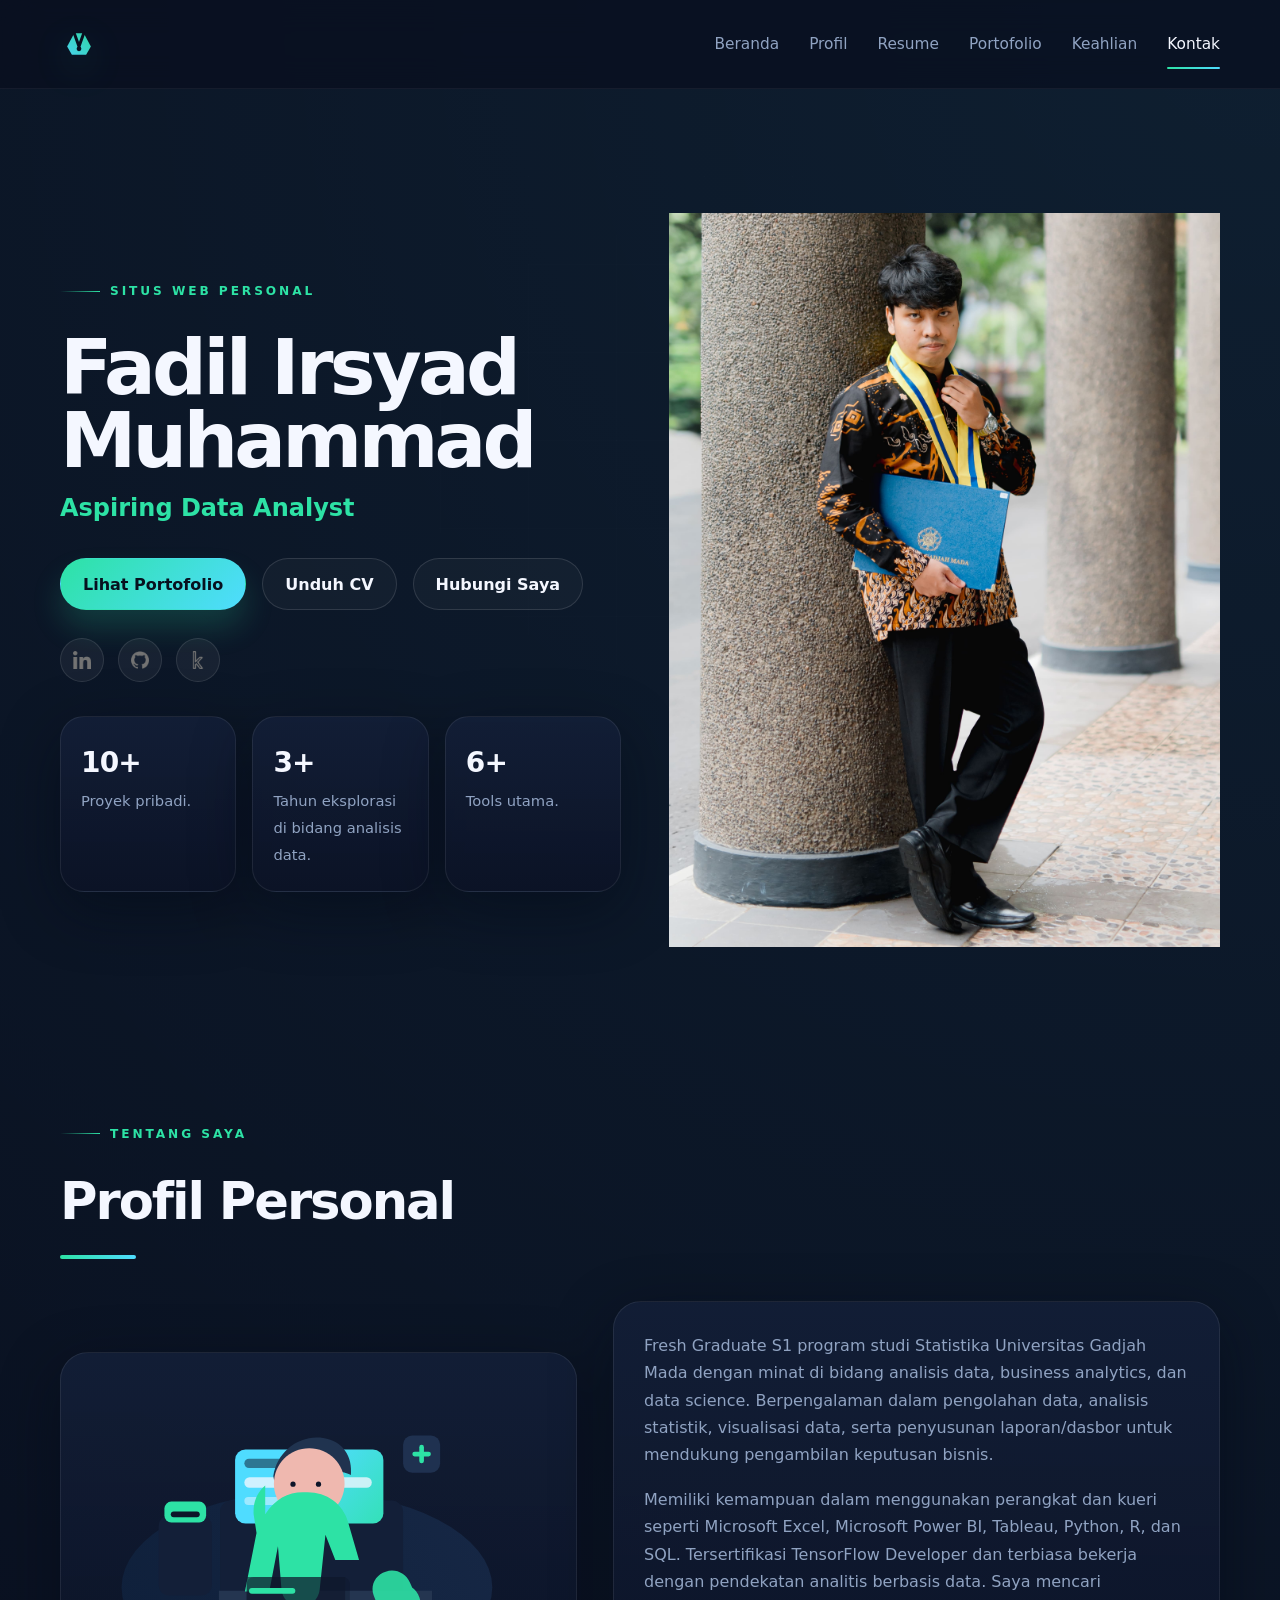
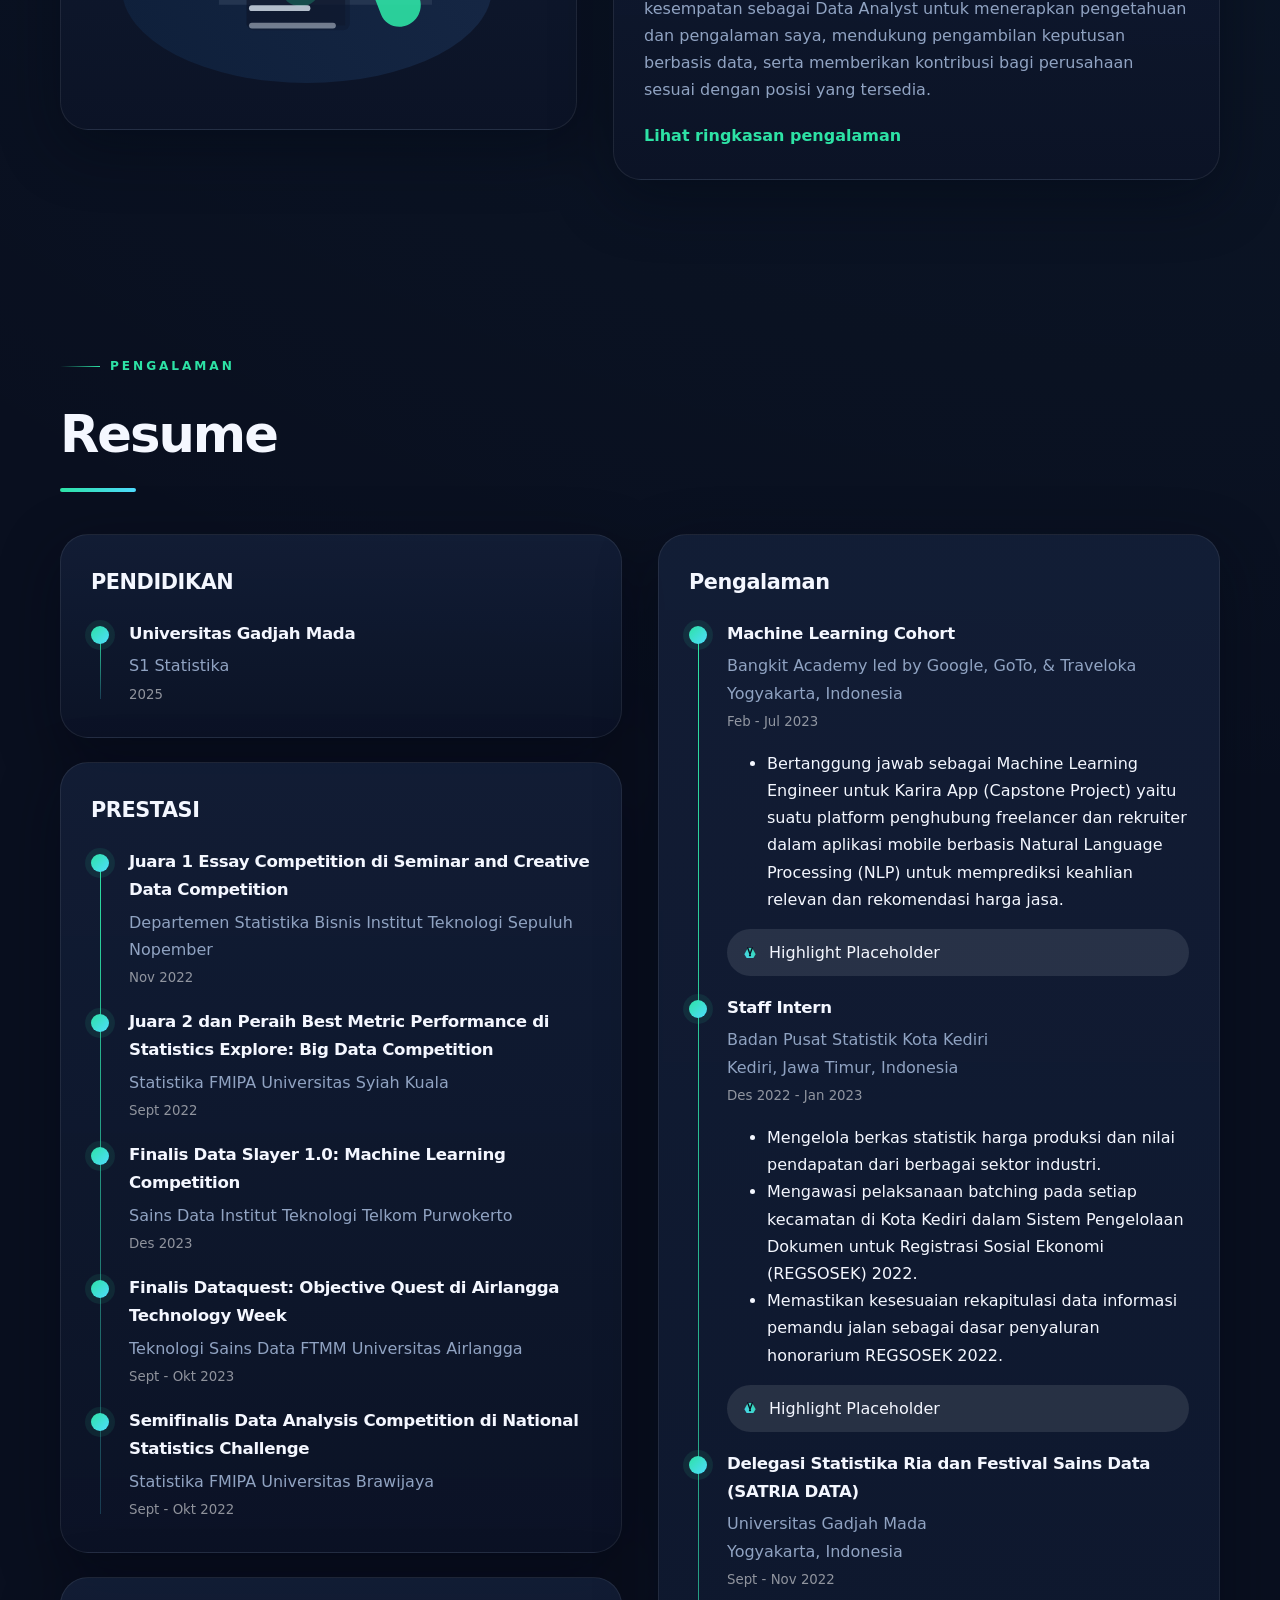
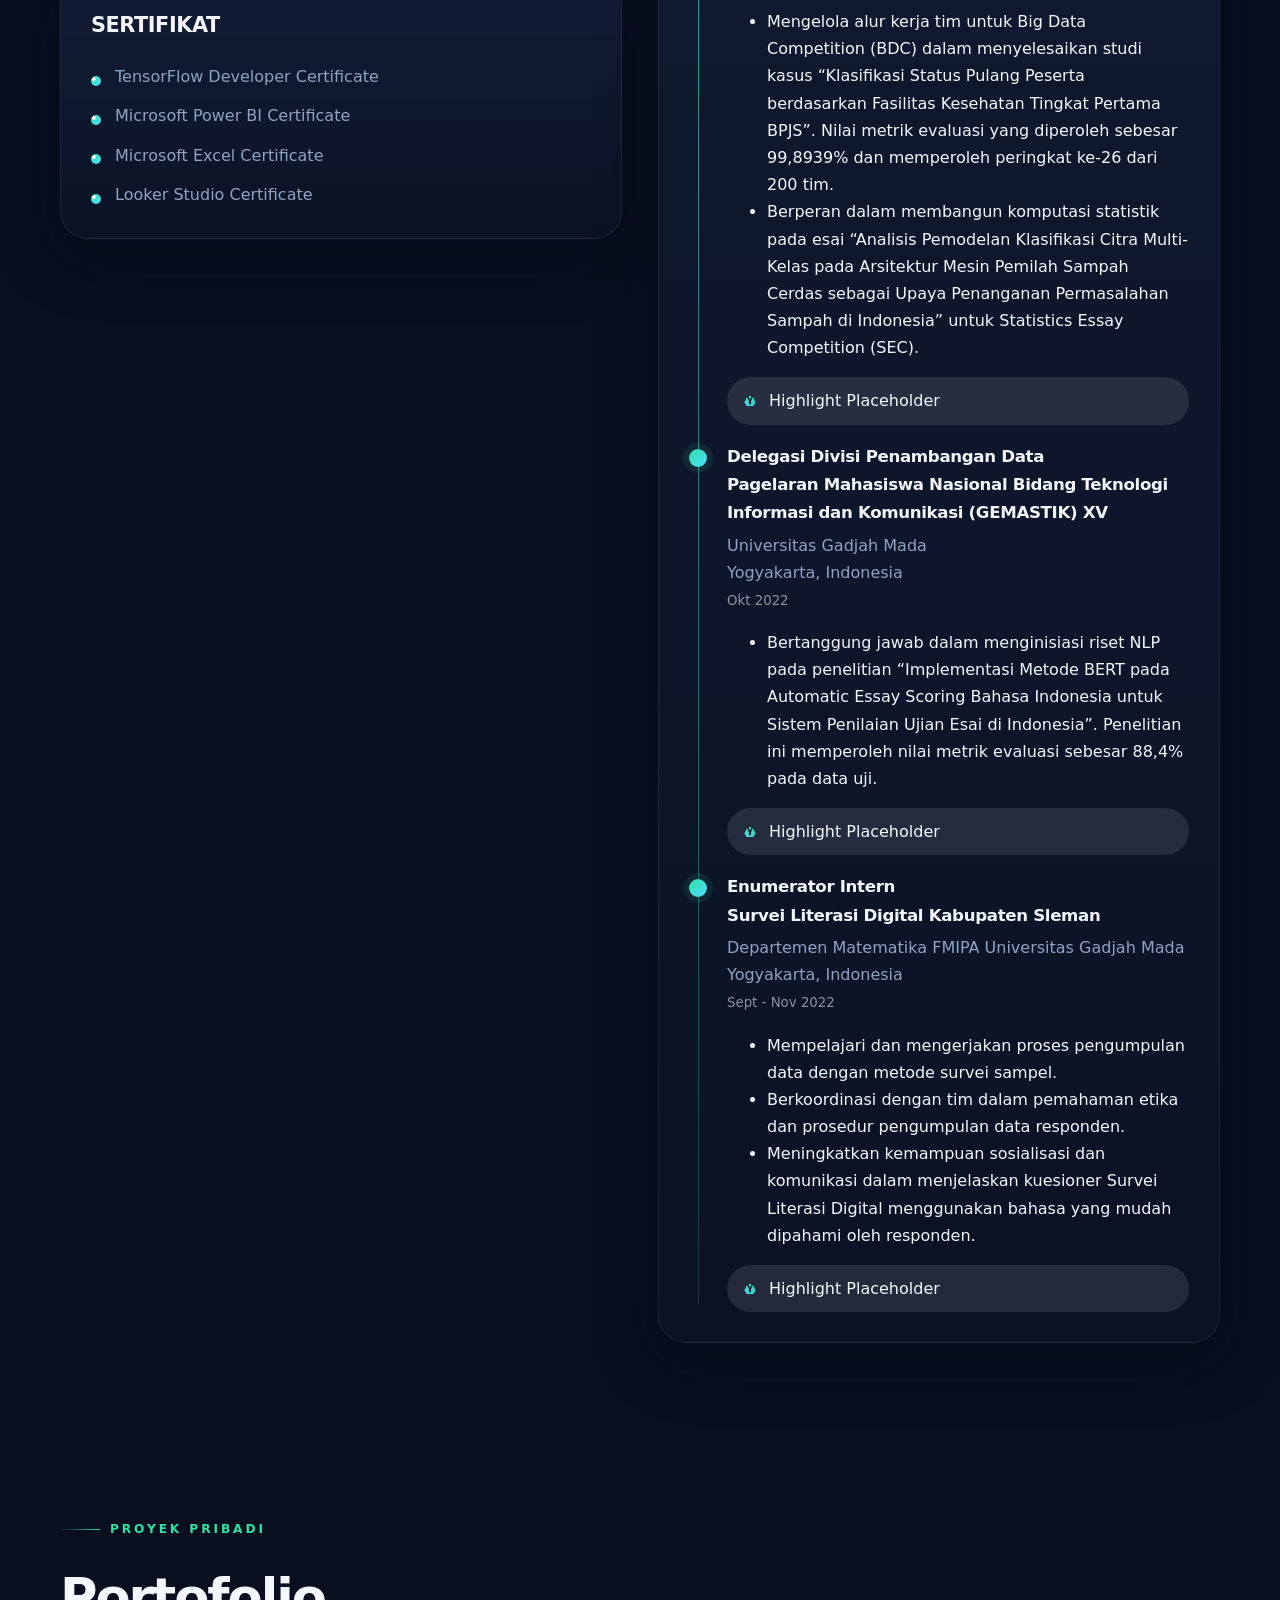
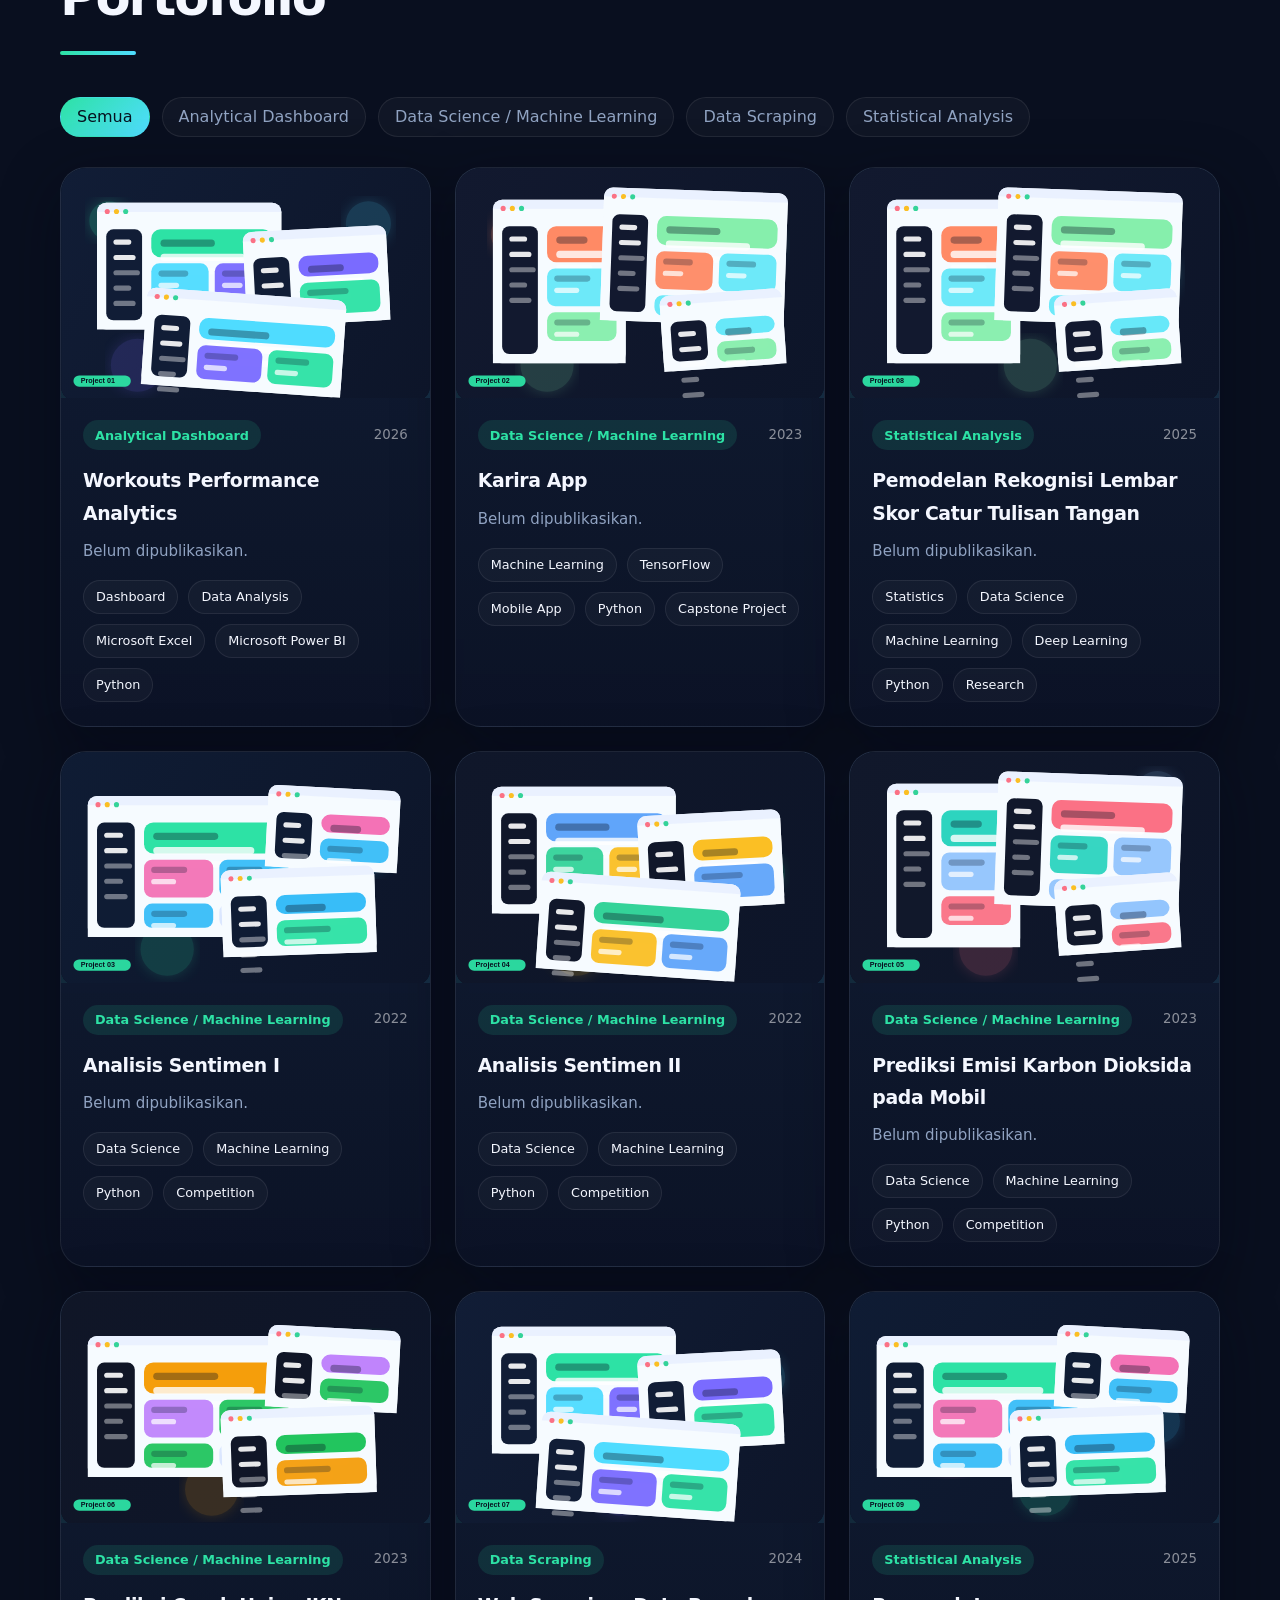
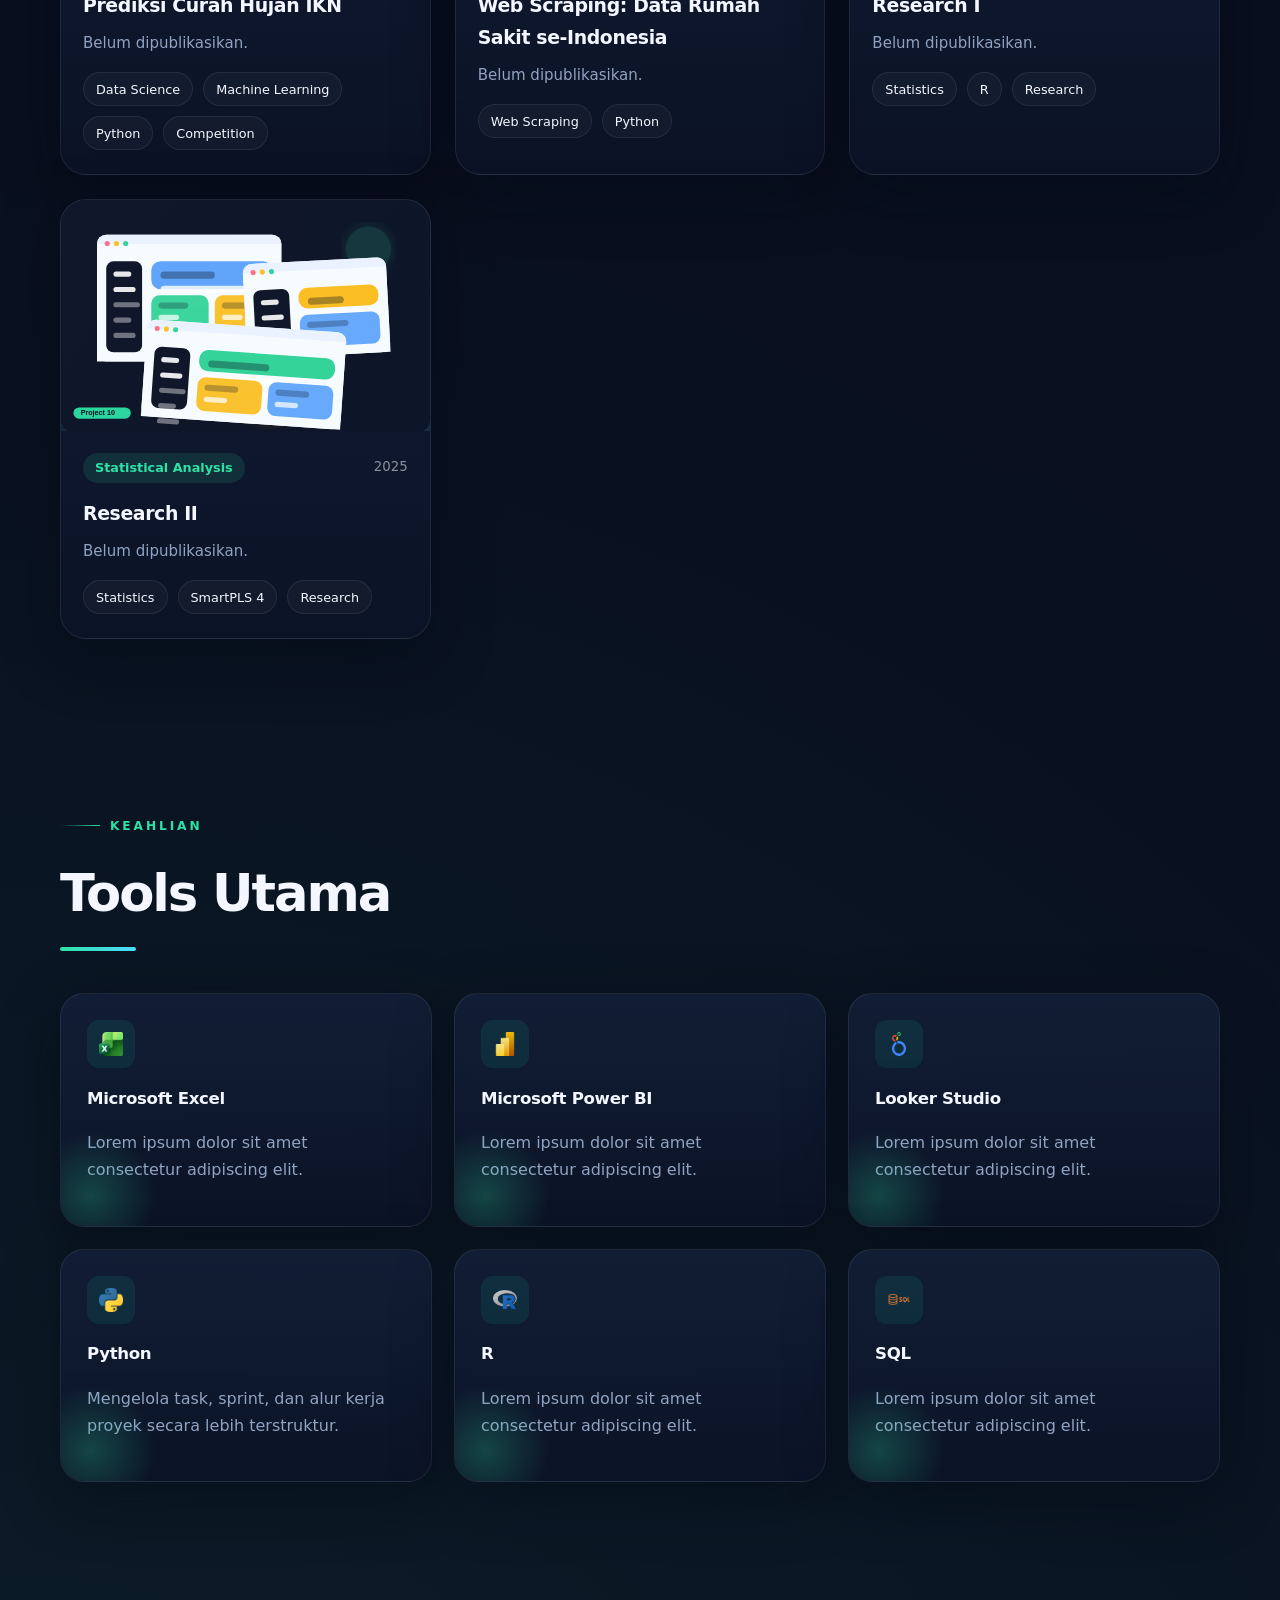
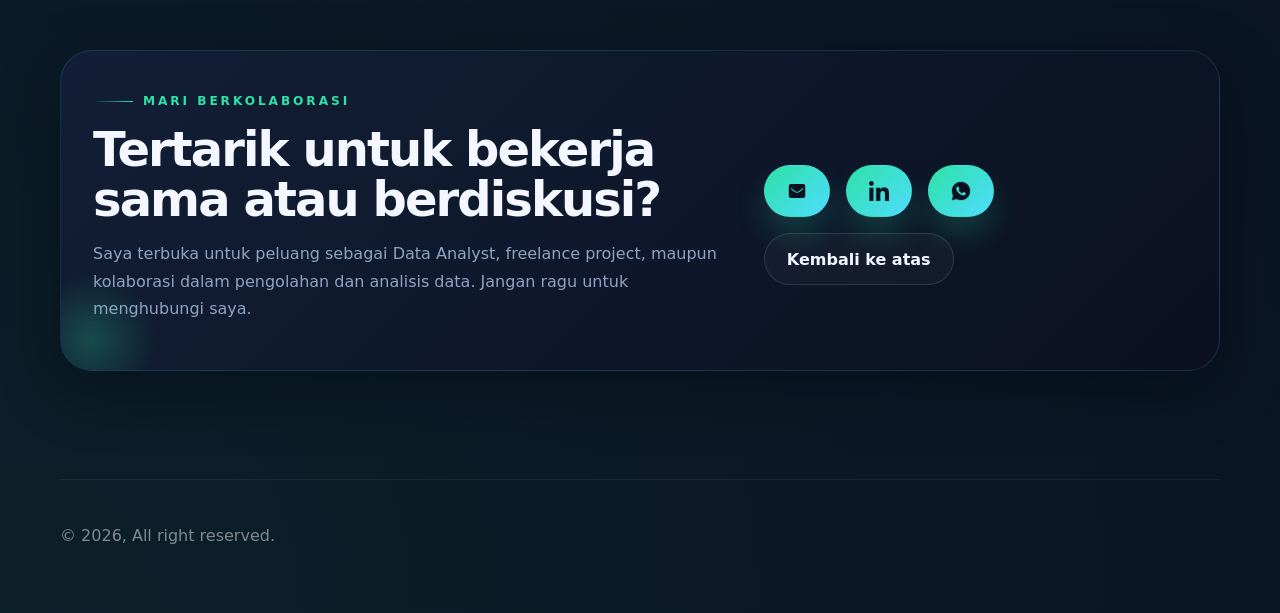
==== commit d0c9ed2b: "Update index.html" ====
--- a/index.html
+++ b/index.html
@@ -46,7 +46,7 @@
 
           <div class="hero-actions">
             <a class="btn btn-primary" href="#portfolio">Lihat Portofolio</a>
-            <a class="btn btn-secondary" href="#cv">Unduh CV</a>
+            <a class="btn btn-secondary" href="https://fadilirsyadm.github.io/cv/">Unduh CV</a>
             <a class="btn btn-secondary" href="#contact">Hubungi Saya</a>
           </div>
 
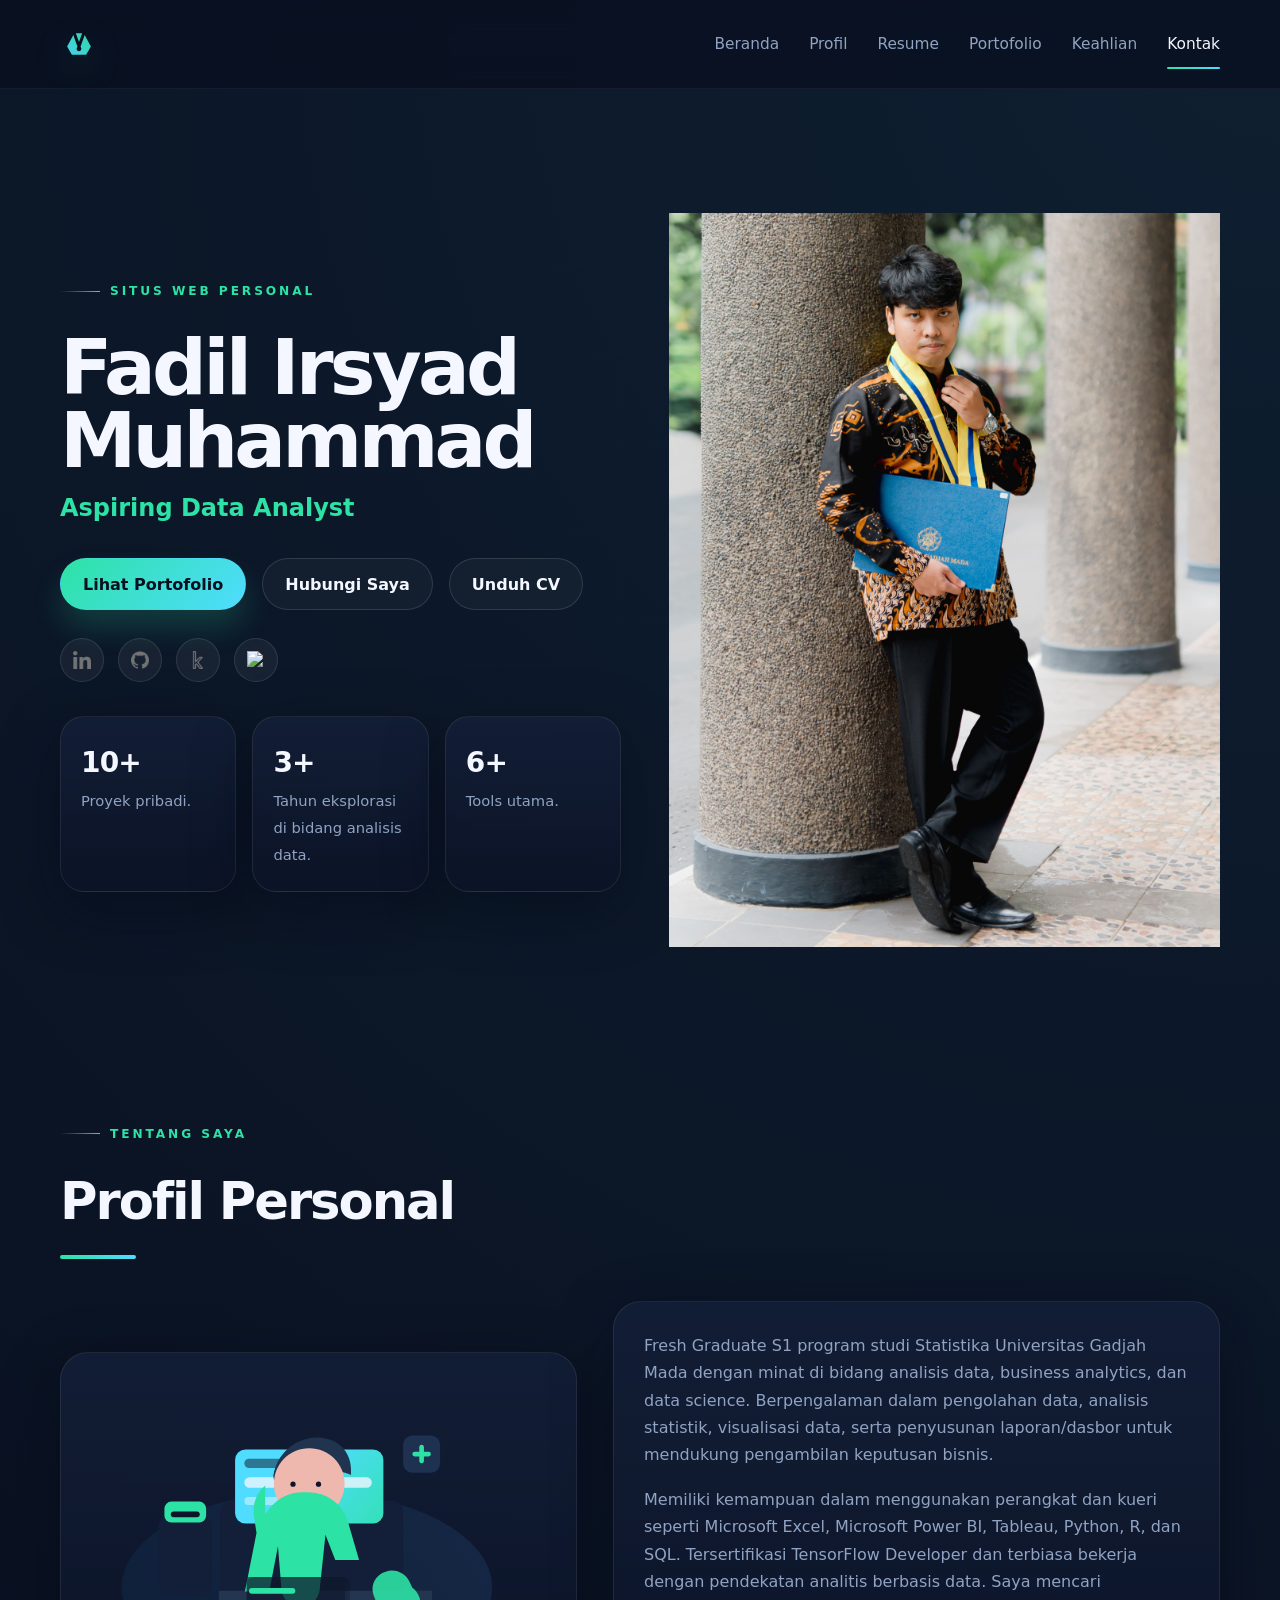
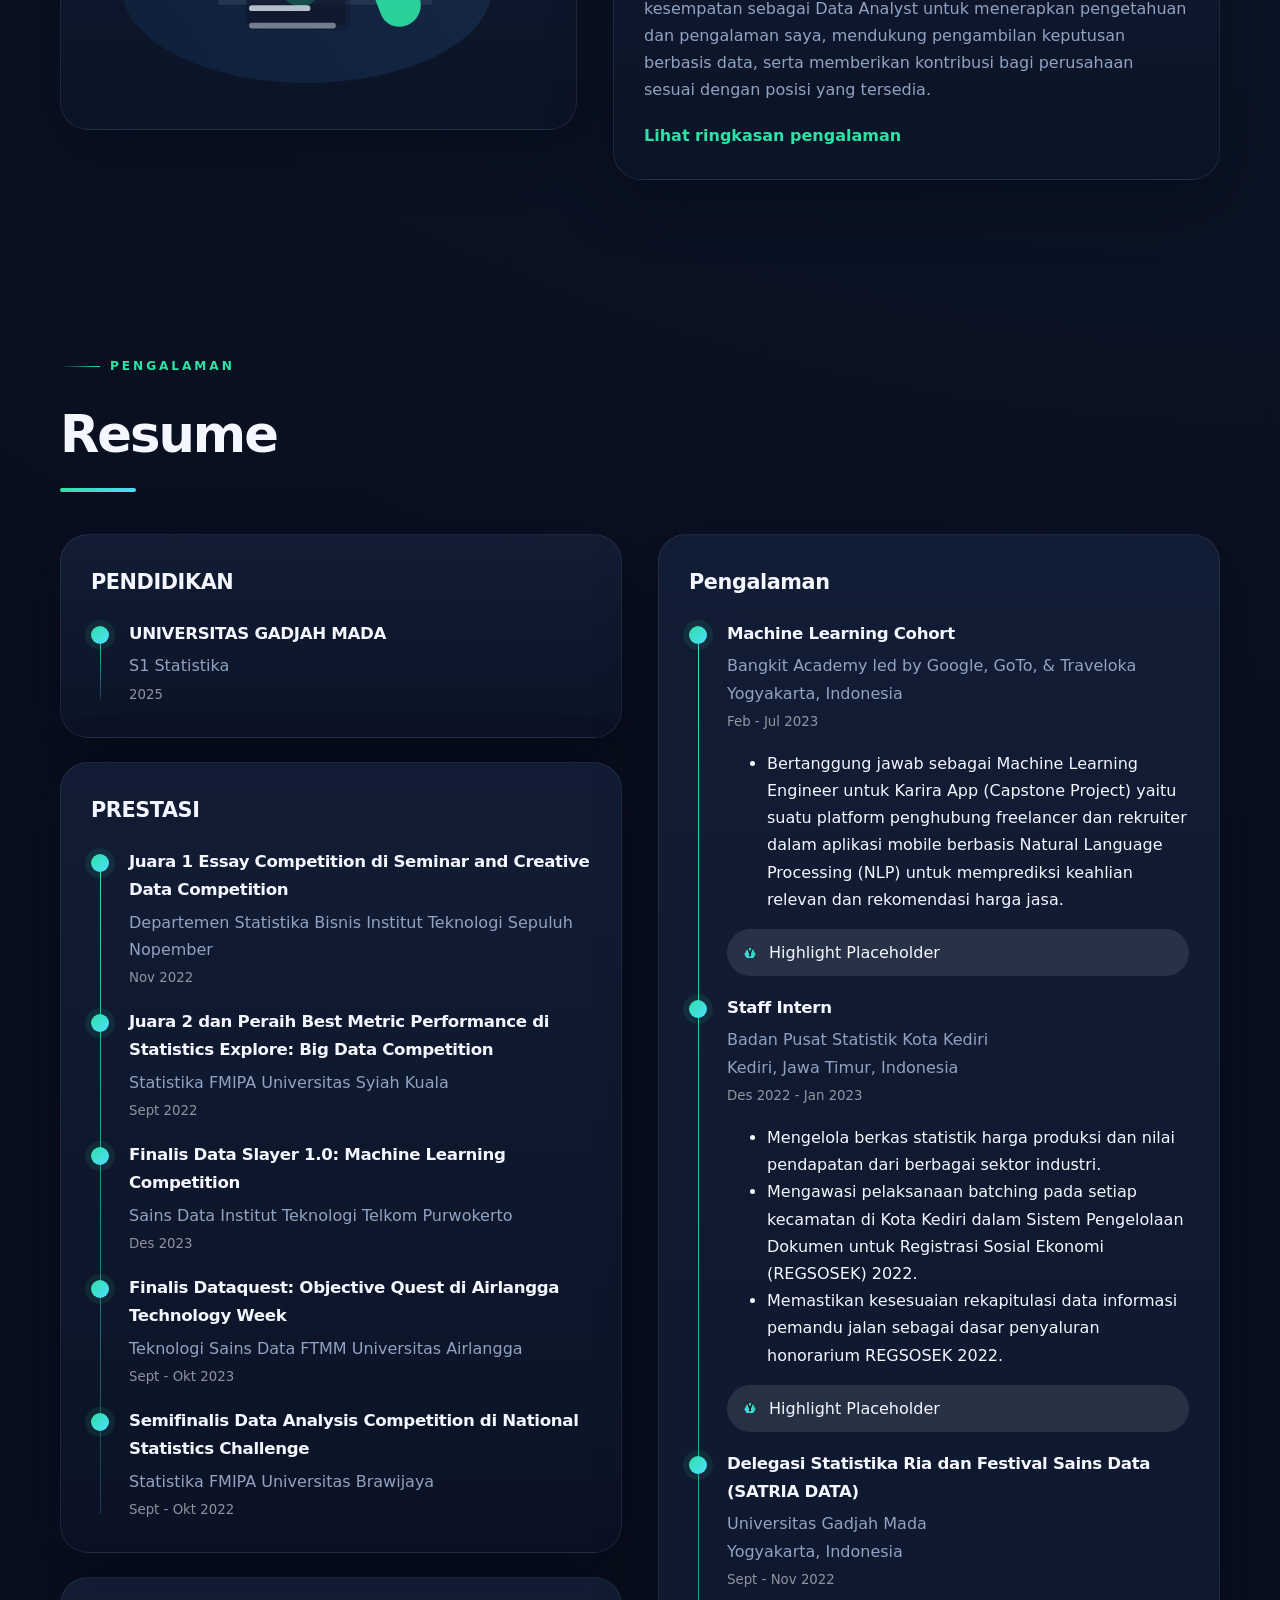
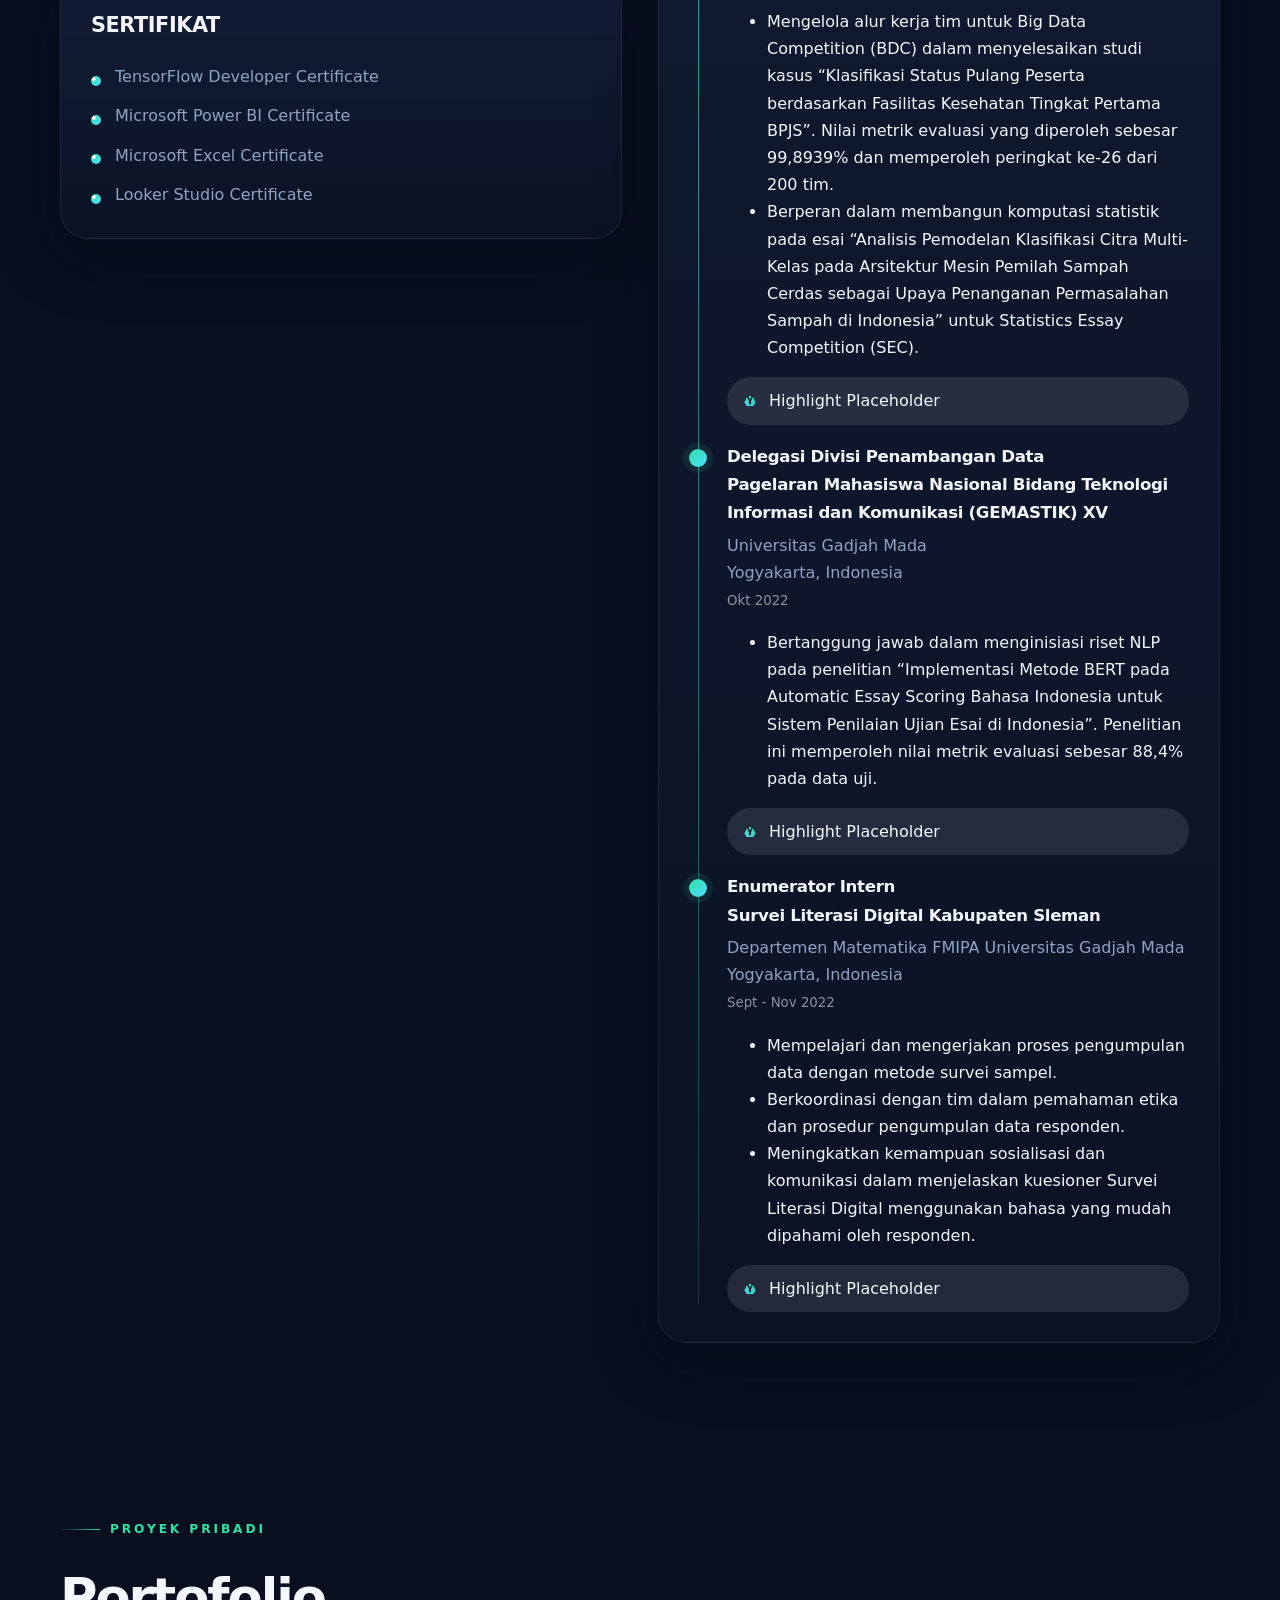
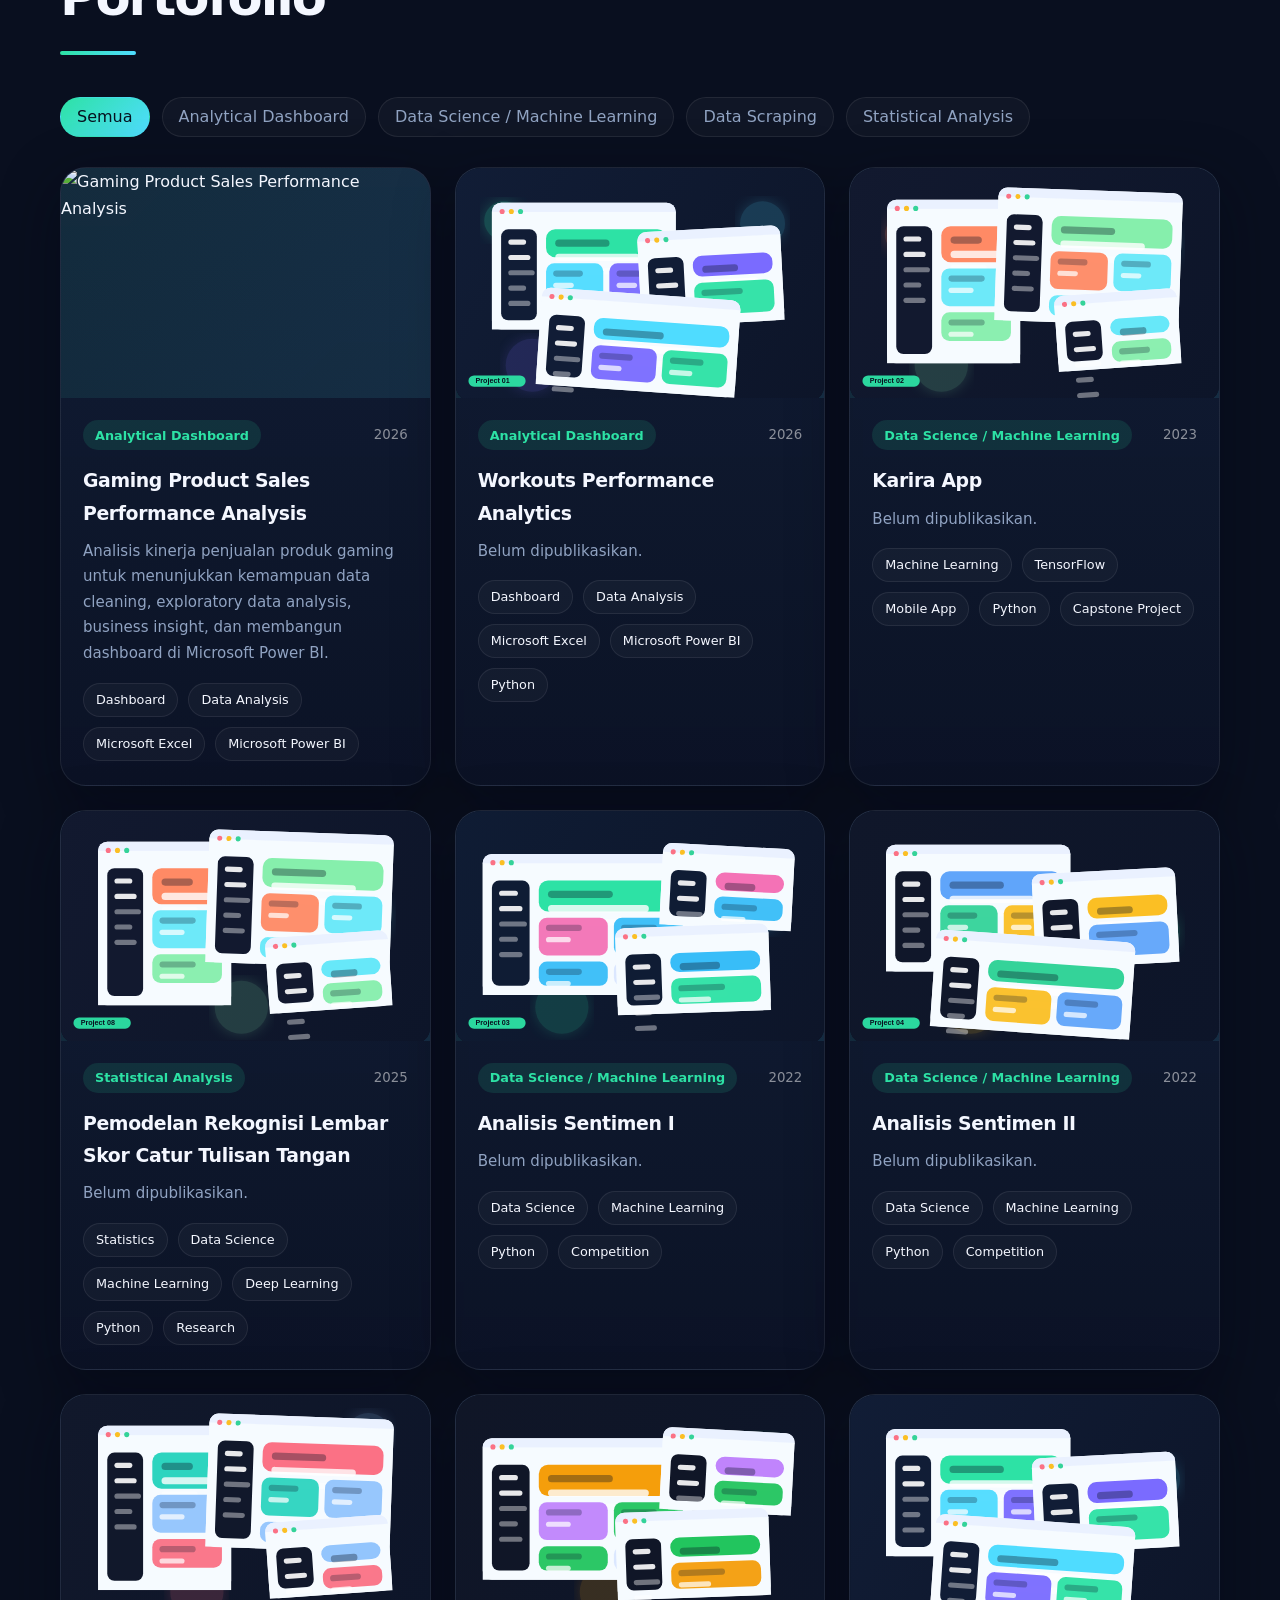
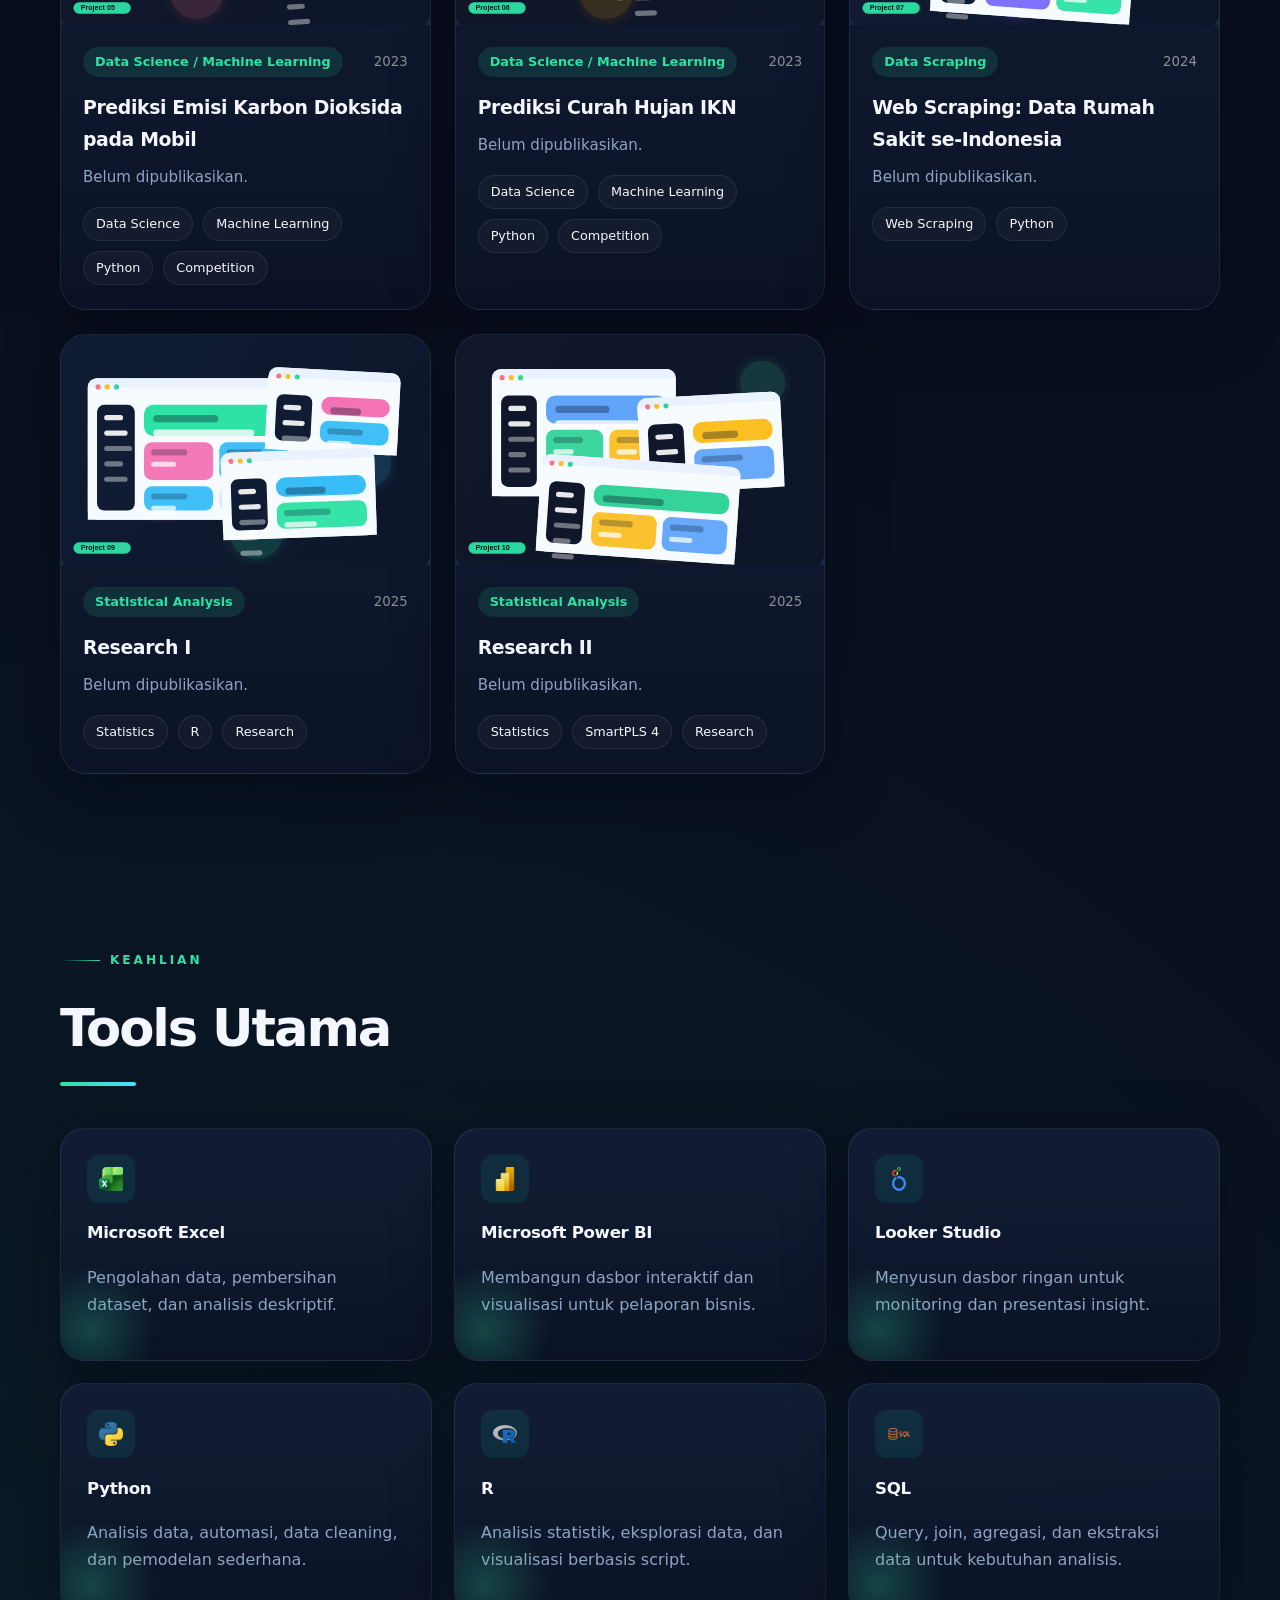
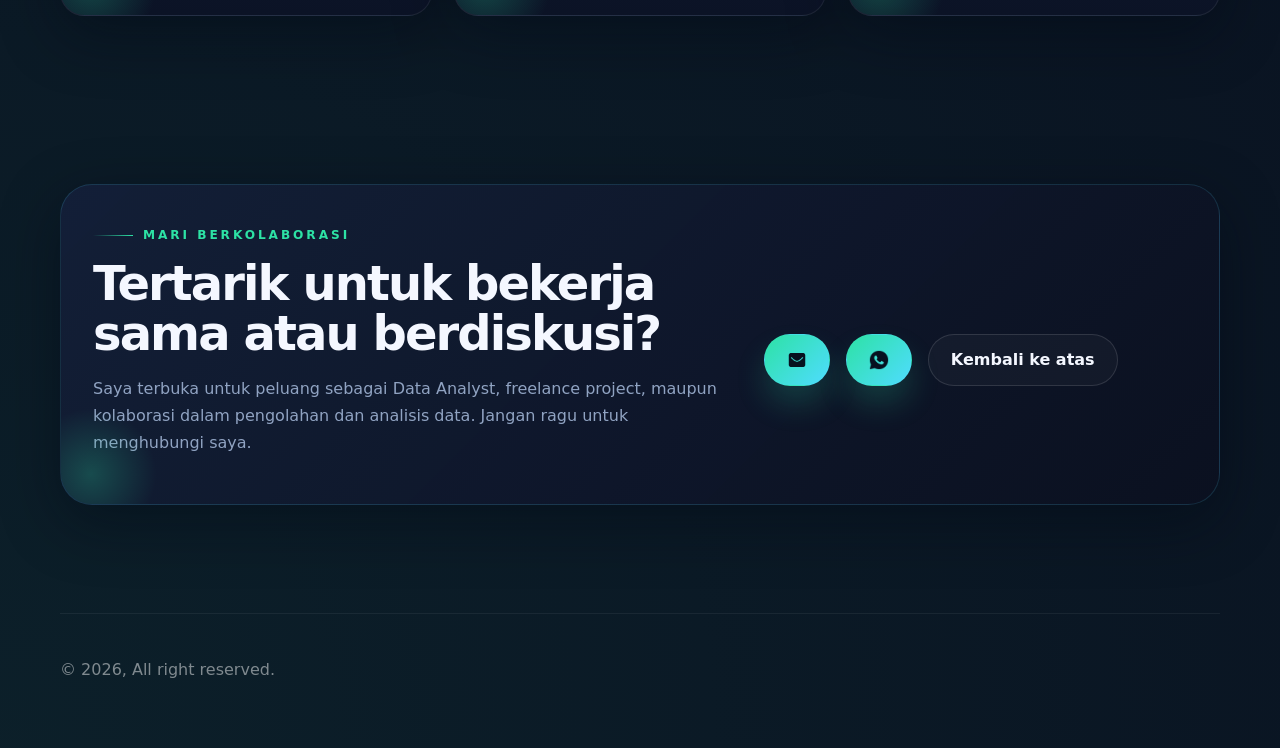
==== commit c9704521: "Update index.html" ====
--- a/index.html
+++ b/index.html
@@ -1,5 +1,6 @@
 <!DOCTYPE html>
 <html lang="id">
+
 <head>
   <meta charset="UTF-8" />
   <meta name="viewport" content="width=device-width, initial-scale=1.0" />
@@ -8,12 +9,13 @@
   <link rel="icon" type="image/svg+xml" href="favicon.svg" />
   <link rel="stylesheet" href="styles.css" />
 </head>
+
 <body>
   <div class="page-noise" aria-hidden="true"></div>
 
   <header class="site-header">
     <div class="container header-inner">
-      <a class="brand" href="#home" aria-label="Portfolio Dark UI">
+      <a class="brand" href="#home" aria-label="Personal Website Portfolio">
         <img src="assets/logo.svg" alt="" />
       </a>
 
@@ -46,23 +48,23 @@
 
           <div class="hero-actions">
             <a class="btn btn-primary" href="#portfolio">Lihat Portofolio</a>
-            <a class="btn btn-secondary" href="https://fadilirsyadm.github.io/cv/">Unduh CV</a>
             <a class="btn btn-secondary" href="#contact">Hubungi Saya</a>
+            <a class="btn btn-secondary btn-cv" href="https://fadilirsyadm.github.io/cv/" target="_blank">Unduh CV</a>
           </div>
 
           <div class="socials" aria-label="Tautan sosial">
-            <a href="https://linkedin.com/in/fadilirsyadm" aria-label="LinkedIn" target="_blank">
+            <a href="https://linkedin.com/in/fadilirsyadm" aria-label="LinkedIn" data-tooltip="LinkedIn" target="_blank">
               <img src="assets/linkedin-gray.png" alt="LinkedIn" class="social-icon">
             </a>
-            <a href="https://github.com/fadilirsyadm" aria-label="GitHub" target="_blank">
+            <a href="https://github.com/fadilirsyadm" aria-label="GitHub" data-tooltip="GitHub" target="_blank">
               <img src="assets/github.png" alt="GitHub" class="social-icon">
             </a>
-            <a href="https://www.kaggle.com/fadilirsyadmuhammad" aria-label="Kaggle" target="_blank">
+            <a href="https://www.kaggle.com/fadilirsyadmuhammad" aria-label="Kaggle" data-tooltip="Kaggle" target="_blank">
               <img src="assets/kaggle.png" alt="Kaggle" class="social-icon">
             </a>
-            <!-- <a href="#" aria-label="Dribbble">
-              <span class="social-icon">Dr</span>
-            </a> -->
+            <a href="https://medium.com/@fadilirsyadm" aria-label="Medium" data-tooltip="Medium" target="_blank">
+              <img src="assets/medium.png" alt="Medium" class="social-icon">
+            </a>
           </div>
 
           <div class="hero-stats">
@@ -147,7 +149,7 @@
                 <article class="timeline-item">
                   <span class="timeline-dot"></span>
                   <div>
-                    <strong>Universitas Gadjah Mada</strong>
+                    <strong>UNIVERSITAS GADJAH MADA</strong>
                     <p>S1 Statistika</p>
                     <small>2025</small>
                   </div>
@@ -405,42 +407,42 @@
               <img src="assets/excel.png" alt="Excel">
             </div>
             <h3>Microsoft Excel</h3>
-            <p>Lorem ipsum dolor sit amet consectetur adipiscing elit.</p>
+            <p>Pengolahan data, pembersihan dataset, dan analisis deskriptif.</p>
           </article>
           <article class="tool-card">
             <div class="tool-icon">
               <img src="assets/powerbi.png" alt="Excel">
             </div>
             <h3>Microsoft Power BI</h3>
-            <p>Lorem ipsum dolor sit amet consectetur adipiscing elit.</p>
+            <p>Membangun dasbor interaktif dan visualisasi untuk pelaporan bisnis.</p>
           </article>
           <article class="tool-card">
             <div class="tool-icon">
               <img src="assets/looker.svg" alt="Excel">
             </div>
             <h3>Looker Studio</h3>
-            <p>Lorem ipsum dolor sit amet consectetur adipiscing elit.</p>
+            <p>Menyusun dasbor ringan untuk monitoring dan presentasi insight.</p>
           </article>
           <article class="tool-card">
             <div class="tool-icon">
               <img src="assets/python.png" alt="Excel">
             </div>
             <h3>Python</h3>
-            <p>Mengelola task, sprint, dan alur kerja proyek secara lebih terstruktur.</p>
+            <p>Analisis data, automasi, data cleaning, dan pemodelan sederhana.</p>
           </article>
           <article class="tool-card">
             <div class="tool-icon">
               <img src="assets/r.png" alt="Excel">
             </div>
             <h3>R</h3>
-            <p>Lorem ipsum dolor sit amet consectetur adipiscing elit.</p>
+            <p>Analisis statistik, eksplorasi data, dan visualisasi berbasis script.</p>
           </article>
           <article class="tool-card">
             <div class="tool-icon">
               <img src="assets/sql.png" alt="Excel">
             </div>
             <h3>SQL</h3>
-            <p>Lorem ipsum dolor sit amet consectetur adipiscing elit.</p>
+            <p>Query, join, agregasi, dan ekstraksi data untuk kebutuhan analisis.</p>
           </article>
         </div>
       </div>
@@ -524,9 +526,9 @@
             <a class="btn btn-primary" href="mailto:fadilirsyadm@gmail.com" target="_blank">
               <img src="assets/email.png" alt="Email" class="btn-icon">
             </a>
-            <a class="btn btn-primary" href="https://linkedin.com/in/fadilirsyadm" target="_blank">
+            <!-- <a class="btn btn-primary" href="https://linkedin.com/in/fadilirsyadm" target="_blank">
               <img src="assets/linkedin.png" alt="LinkedIn" class="btn-icon">
-            </a>
+            </a> -->
             <a class="btn btn-primary" href="https://wa.me/6289680785884" target="_blank">
               <img src="assets/wa.png" alt="WhatsApp" class="btn-icon">
             </a>
@@ -546,12 +548,23 @@
 
   <script>
     window.PORTFOLIO_PROJECTS = [
+      {"title": "Gaming Product Sales Performance Analysis", 
+      "category": "Analytical Dashboard", 
+      "year": "2026", 
+      "image": "assets/projects/project-01.png", 
+      "description": "Analisis kinerja penjualan produk gaming untuk menunjukkan kemampuan data cleaning, exploratory data analysis, business insight, dan membangun dashboard di Microsoft Power BI.", 
+      "tags": ["Dashboard", "Data Analysis", "Microsoft Excel", "Microsoft Power BI"],
+      "url": "https://fadilirsyadm.github.io/portfolio/gaming-product-sales-performance-analysis",
+      "newTab": true},
+      
       {"title": "Workouts Performance Analytics", 
       "category": "Analytical Dashboard", 
       "year": "2026", 
       "image": "assets/projects/project-01.svg", 
       "description": "Belum dipublikasikan.", 
-      "tags": ["Dashboard", "Data Analysis", "Microsoft Excel", "Microsoft Power BI", "Python"]}, 
+      "tags": ["Dashboard", "Data Analysis", "Microsoft Excel", "Microsoft Power BI", "Python"],
+      "url": "#",
+      "newTab": true},
 
       {"title": "Karira App", 
       "category": "Data Science / Machine Learning", 
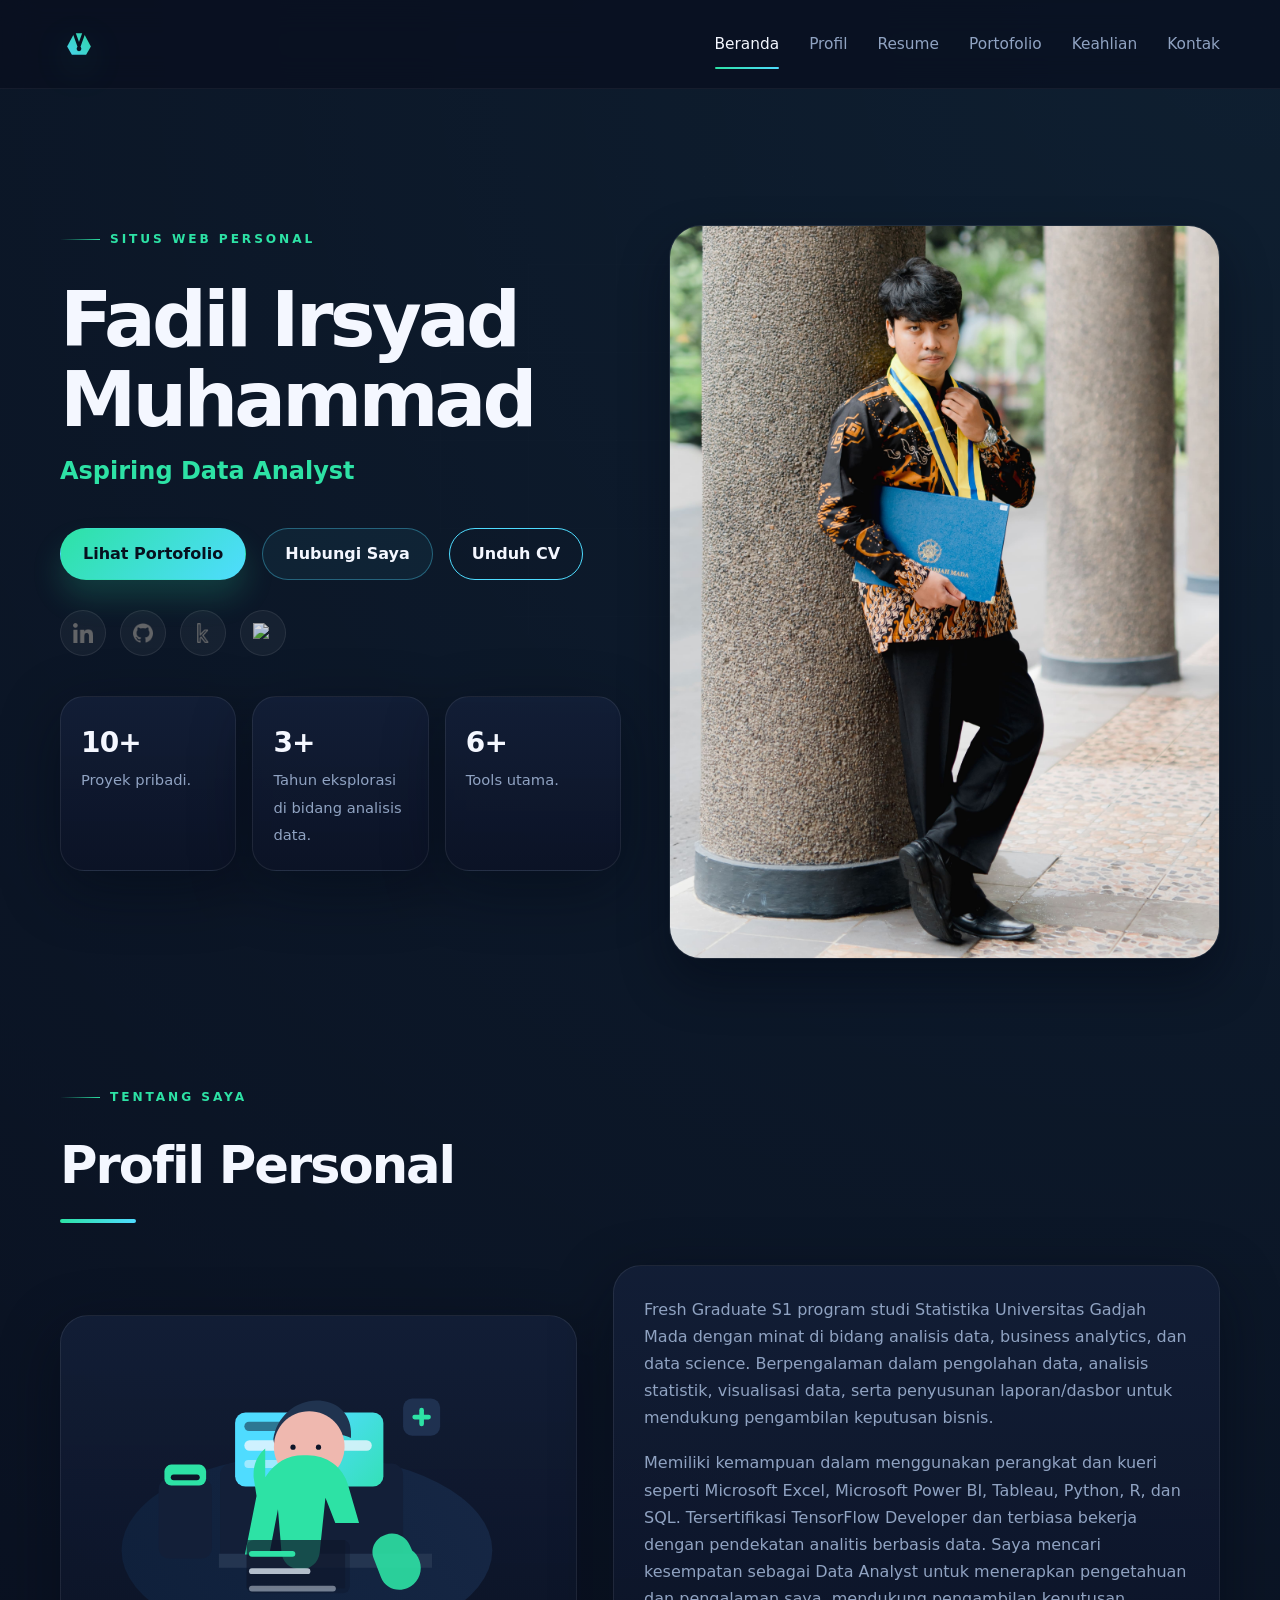
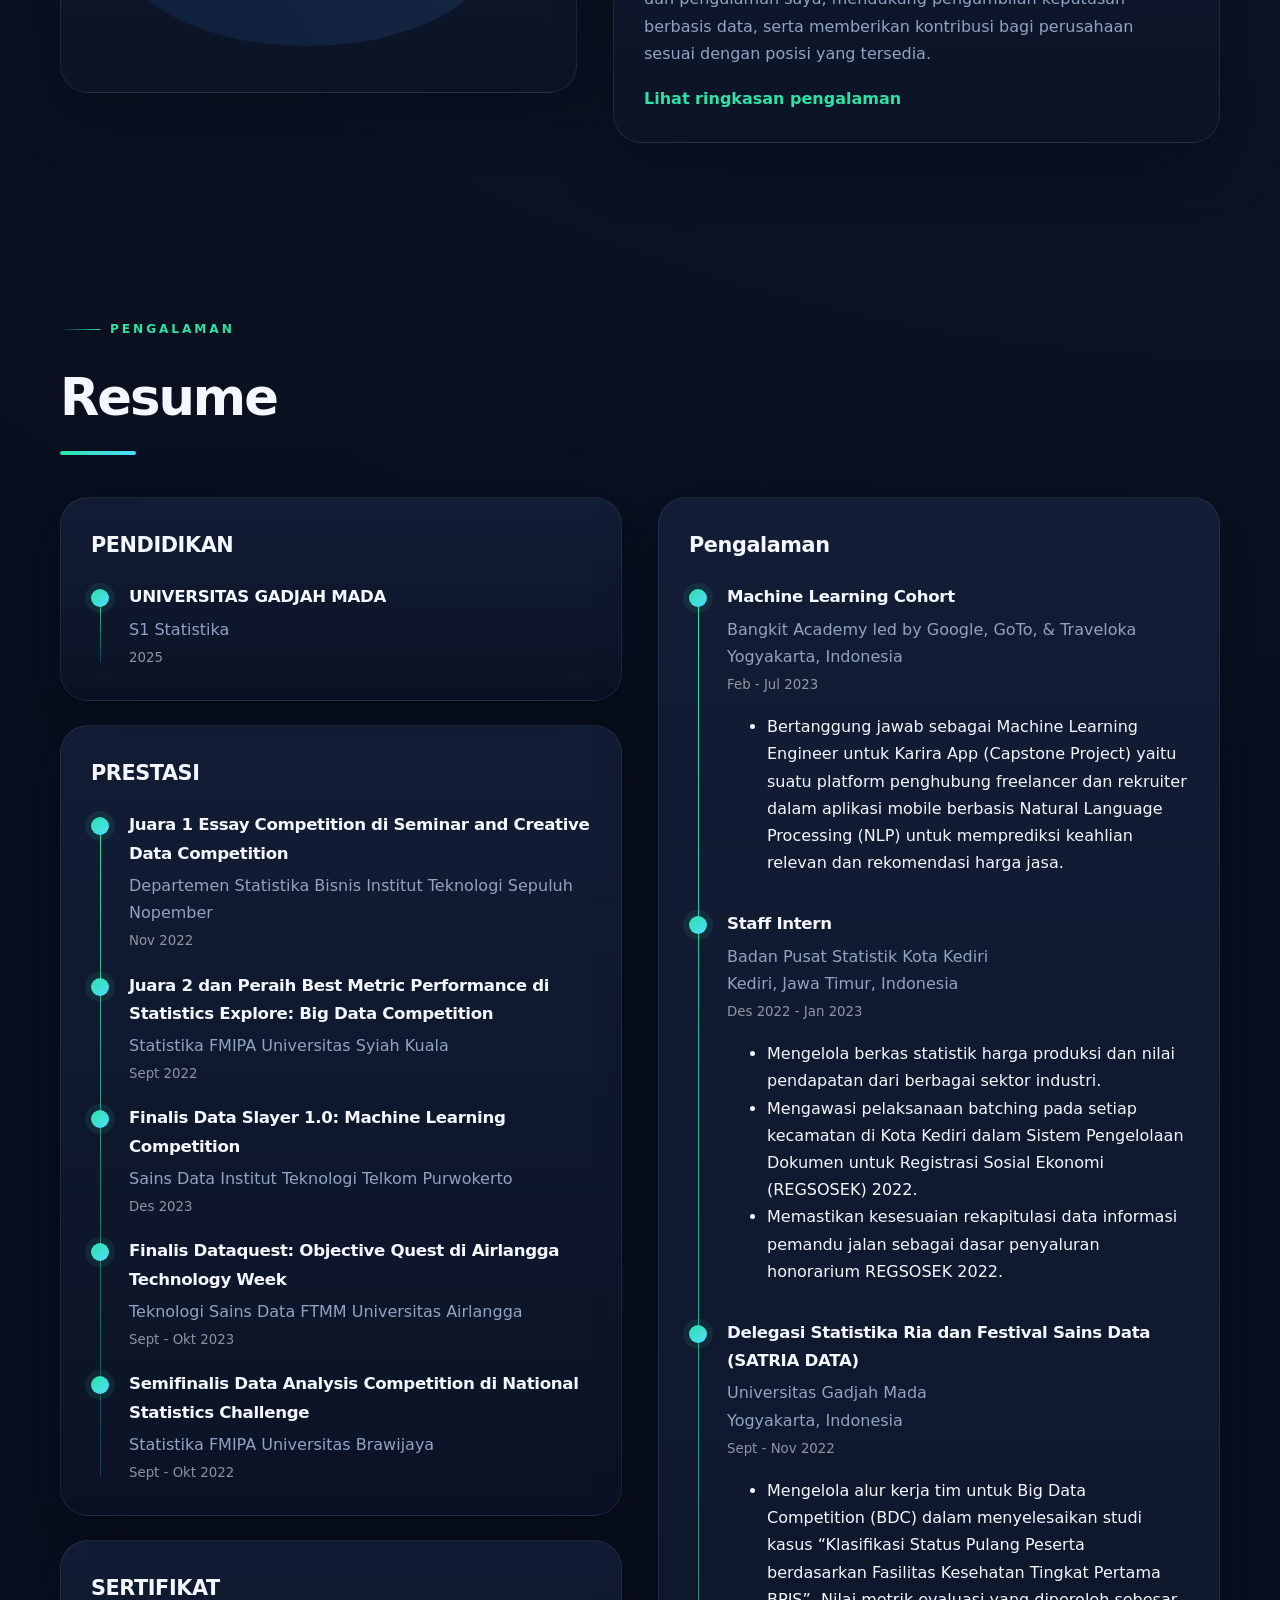
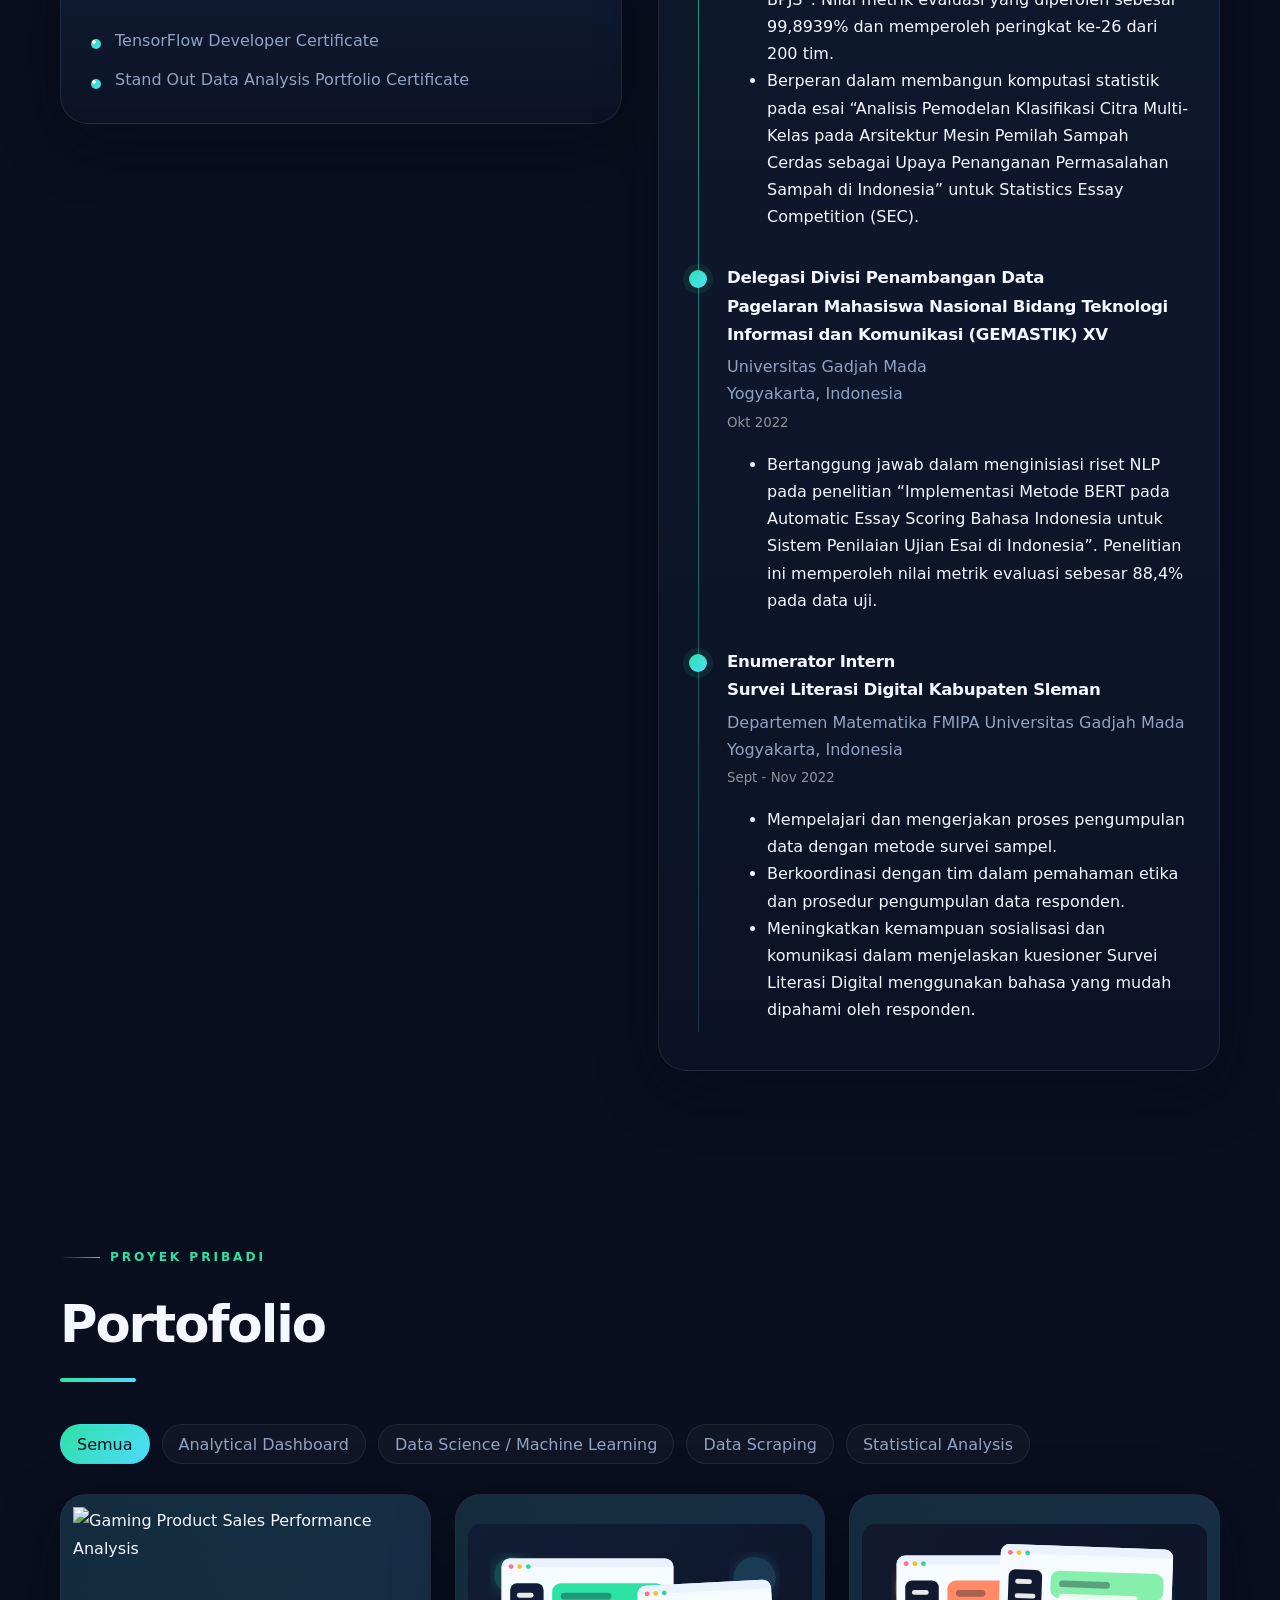
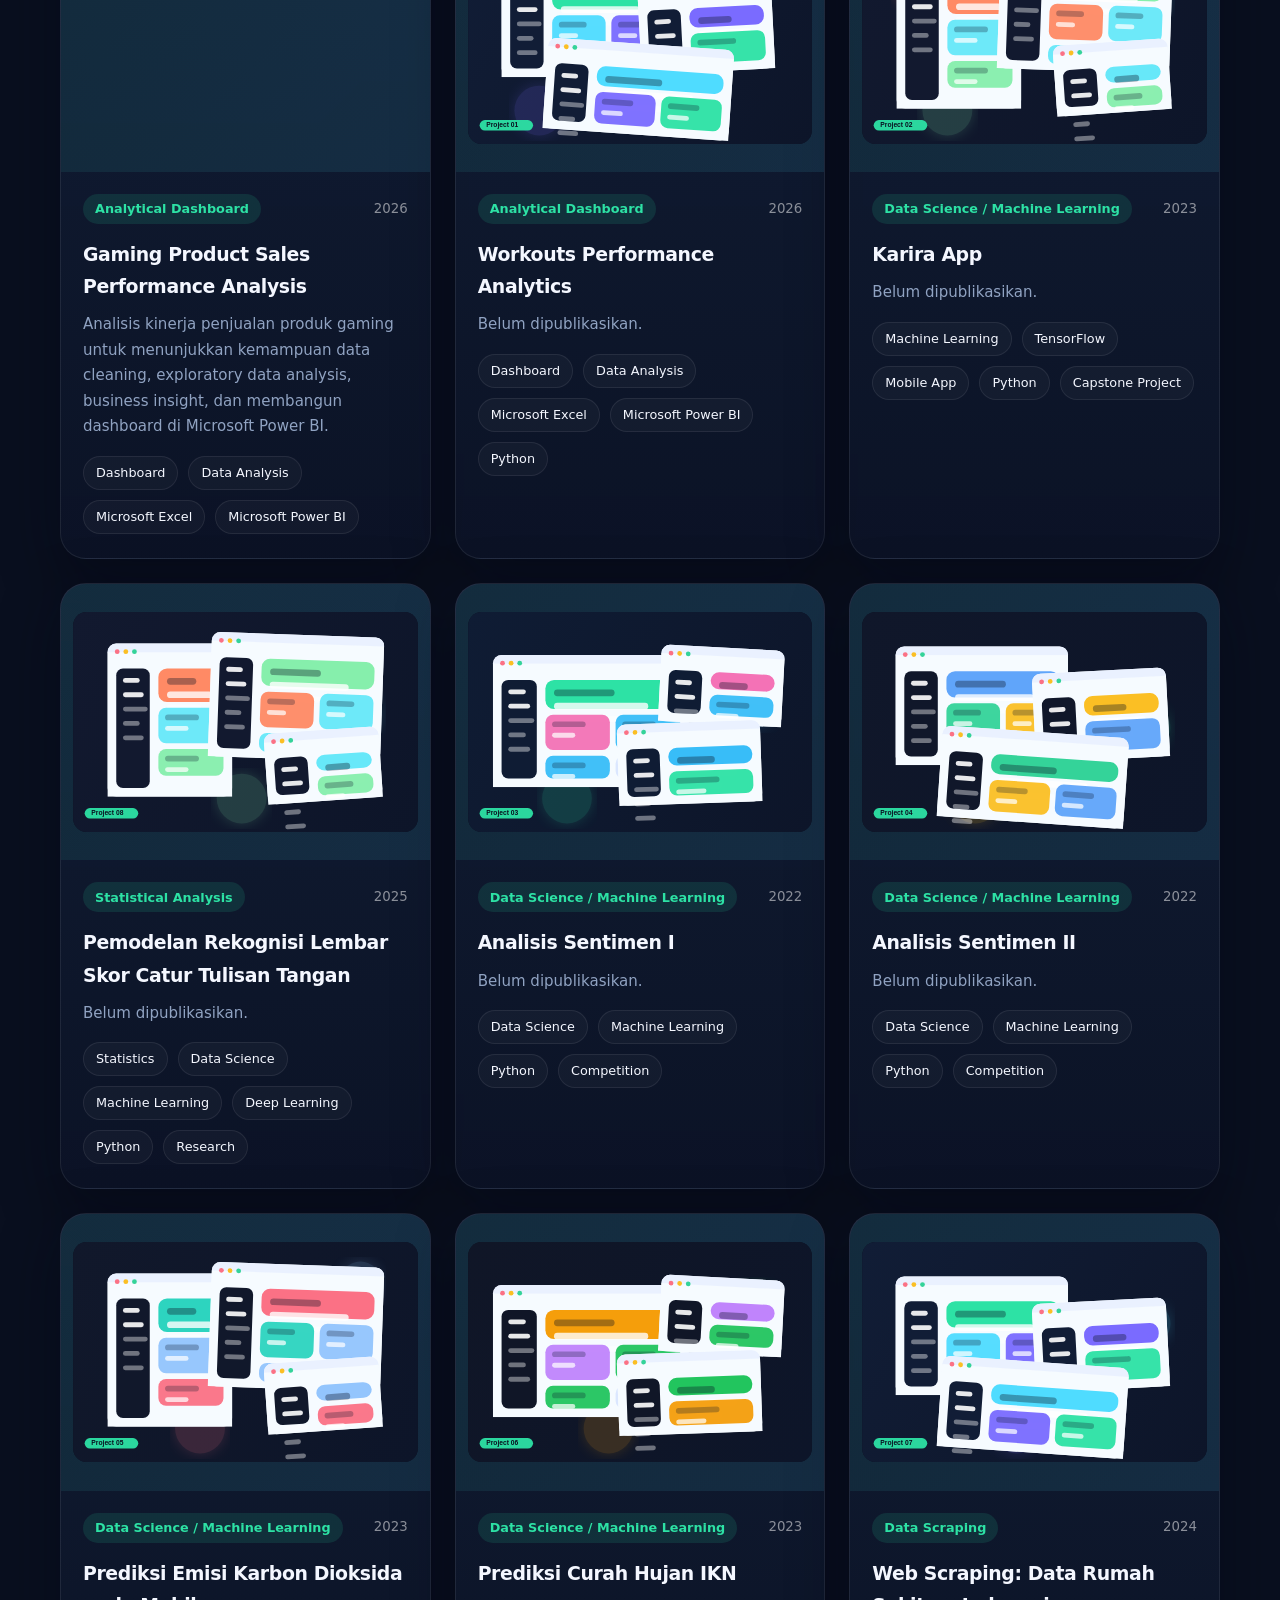
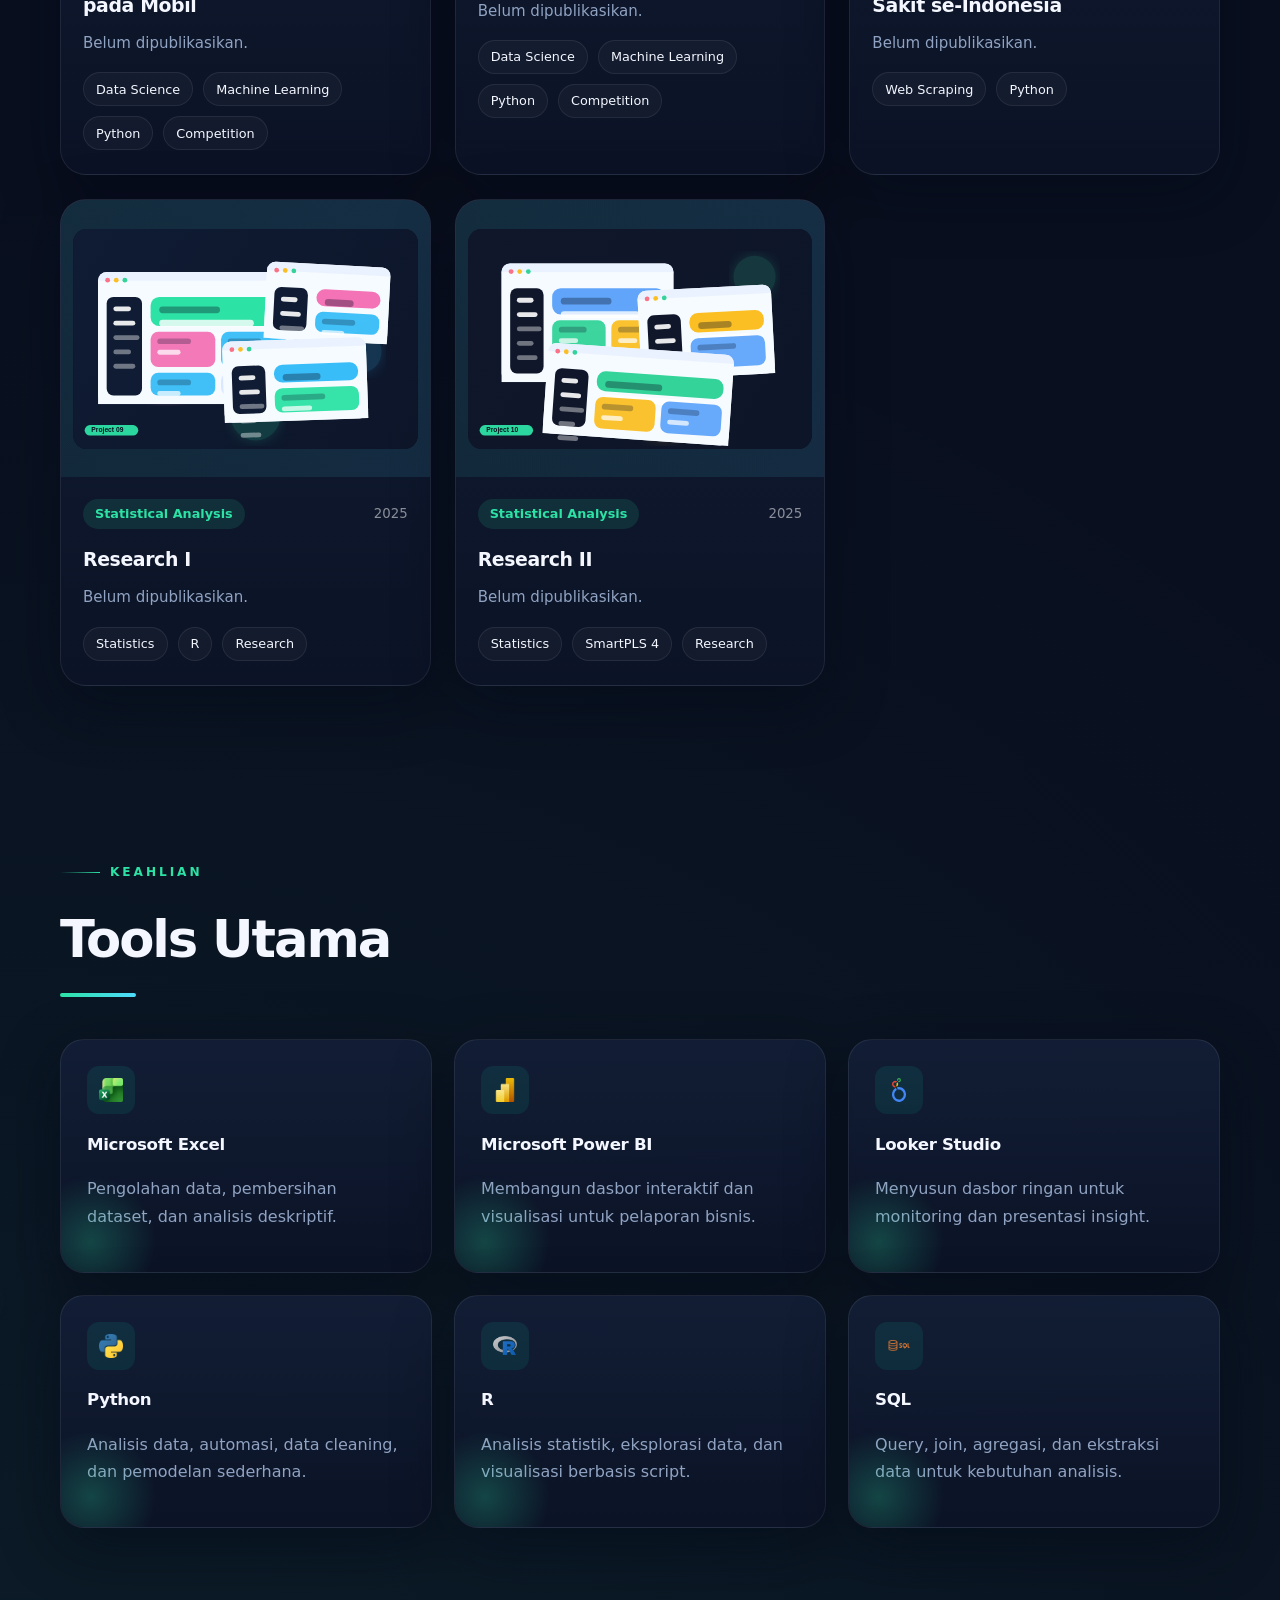
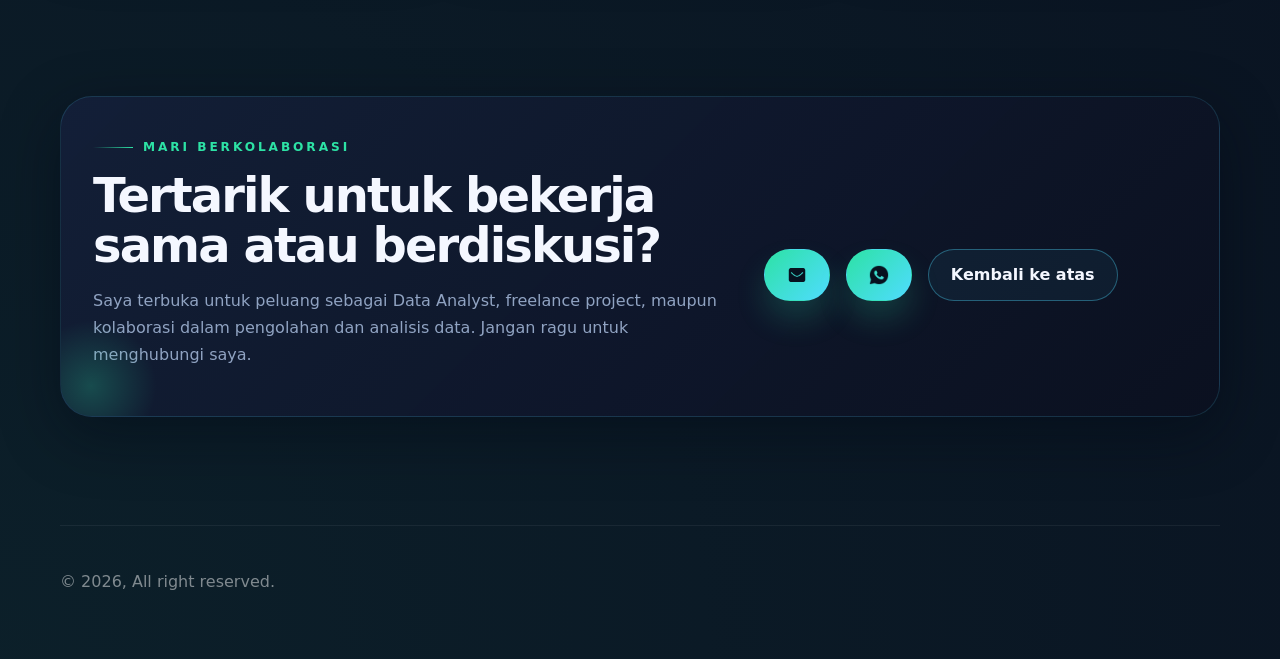
==== commit 84556de2: "Update index.html" ====
--- a/index.html
+++ b/index.html
@@ -215,9 +215,7 @@
               <h3>SERTIFIKAT</h3>
               <ul class="bullet-list">
                 <li>TensorFlow Developer Certificate</li>
-                <li>Microsoft Power BI Certificate</li>
-                <li>Microsoft Excel Certificate</li>
-                <li>Looker Studio Certificate</li>
+                <li>Stand Out Data Analysis Portfolio Certificate</li>
               </ul>
             </div>
           </div>
@@ -244,12 +242,12 @@
                         berbasis Natural Language Processing (NLP) untuk memprediksi keahlian relevan dan rekomendasi harga jasa.
                       </li>
                     </ul>
-                    <div class="timeline-highlight">
+                    <!-- <div class="timeline-highlight">
                         <span>
                           <img src="assets/logo.svg" alt="icon" class="highlight-icon">
                           Highlight Placeholder
                         </span>
-                    </div>
+                    </div> -->
                   </div>
                 </article>
                 <article class="timeline-item">
@@ -274,12 +272,12 @@
                         Memastikan kesesuaian rekapitulasi data informasi pemandu jalan sebagai dasar penyaluran honorarium REGSOSEK 2022.
                       </li>
                     </ul>
-                    <div class="timeline-highlight">
+                    <!-- <div class="timeline-highlight">
                         <span>
                           <img src="assets/logo.svg" alt="icon" class="highlight-icon">
                           Highlight Placeholder
                         </span>
-                    </div>
+                    </div> -->
                   </div>
                 </article>
                 <article class="timeline-item">
@@ -301,12 +299,12 @@
                         Berperan dalam membangun komputasi statistik pada esai “Analisis Pemodelan Klasifikasi Citra Multi-Kelas pada Arsitektur Mesin Pemilah Sampah Cerdas sebagai Upaya Penanganan Permasalahan Sampah di Indonesia” untuk Statistics Essay Competition (SEC).
                       </li>
                     </ul>
-                    <div class="timeline-highlight">
+                    <!-- <div class="timeline-highlight">
                         <span>
                           <img src="assets/logo.svg" alt="icon" class="highlight-icon">
                           Highlight Placeholder
                         </span>
-                    </div>
+                    </div> -->
                   </div>
                 </article>
                  <article class="timeline-item">
@@ -325,12 +323,12 @@
                         Bertanggung jawab dalam menginisiasi riset NLP pada penelitian “Implementasi Metode BERT pada Automatic Essay Scoring Bahasa Indonesia untuk Sistem Penilaian Ujian Esai di Indonesia”. Penelitian ini memperoleh nilai metrik evaluasi sebesar 88,4% pada data uji.
                       </li>
                     </ul>
-                    <div class="timeline-highlight">
+                    <!-- <div class="timeline-highlight">
                         <span>
                           <img src="assets/logo.svg" alt="icon" class="highlight-icon">
                           Highlight Placeholder
                         </span>
-                    </div>
+                    </div> -->
                   </div>
                 </article>
                 <article class="timeline-item">
@@ -355,12 +353,12 @@
                         Meningkatkan kemampuan sosialisasi dan komunikasi dalam menjelaskan kuesioner Survei Literasi Digital menggunakan bahasa yang mudah dipahami oleh responden.
                       </li>
                     </ul>
-                    <div class="timeline-highlight">
+                    <!-- <div class="timeline-highlight">
                         <span>
                           <img src="assets/logo.svg" alt="icon" class="highlight-icon">
                           Highlight Placeholder
                         </span>
-                    </div>
+                    </div> -->
                   </div>
                 </article>
               </div>
--- a/styles.css
+++ b/styles.css
@@ -80,6 +80,10 @@
   position: relative;
 }
 
+main section[id] {
+  scroll-margin-top: calc(var(--header-height) + 24px);
+}
+
 .site-header {
   position: sticky;
   top: 0;
@@ -169,7 +173,9 @@
 }
 
 .hero {
-  padding-top: calc(var(--header-height) + 36px);
+  /* padding-top: calc(var(--header-height) + 36px); */
+  /* padding-top: calc(var(--header-height) + 8px); */
+  padding-top: calc(var(--header-height));
 }
 
 .hero-grid,
@@ -213,12 +219,14 @@
 .hero h1 {
   margin: 18px 0 10px;
   font-size: clamp(3.2rem, 6vw, 5.8rem);
-  line-height: 0.95;
+  /* line-height: 0.95; */
+  line-height: 1.05;
   letter-spacing: -0.05em;
 }
 
 .hero-role {
-  margin: 0;
+  /* margin: 0; */
+  margin-top: 6px;
   color: var(--accent);
   font-size: clamp(1.16rem, 1.9vw, 1.5rem);
   font-weight: 600;
@@ -236,7 +244,8 @@
   display: flex;
   flex-wrap: wrap;
   gap: 16px;
-  margin-top: 30px;
+  /* margin-top: 30px; */
+  margin-top: 36px;
 }
 
 .btn {
@@ -268,16 +277,35 @@
 }
 
 .btn-secondary {
-  border-color: rgba(255, 255, 255, 0.12);
-  background: rgba(255, 255, 255, 0.03);
+  /* border-color: rgba(255, 255, 255, 0.12);
+  background: rgba(255, 255, 255, 0.03); */
+  border-color: rgba(79, 220, 255, 0.35);
+  background: rgba(79, 220, 255, 0.06);
   color: var(--text);
+}
+
+.btn-cv {
+  border-color: var(--accent-2);
+  background: transparent;
+}
+
+.btn-cv:hover {
+  background: rgba(79, 220, 255, 0.12);
+}
+
+.btn-secondary:hover {
+  background: rgba(79, 220, 255, 0.14);
+  border-color: rgba(79, 220, 255, 0.6);
 }
 
 .socials {
   display: flex;
   flex-wrap: wrap;
   gap: 14px;
-  margin-top: 28px;
+  /* margin-top: 28px; */
+  /* margin-top: 22px; */
+  margin-top: 30px;
+  opacity: 0.85;
 }
 
 /* .socials a {
@@ -305,8 +333,10 @@
 } */
 
 .socials a {
-  width: 44px;
-  height: 44px;
+  /* width: 44px;
+  height: 44px; */
+  width: 46px;
+  height: 46px;
   border-radius: 50%;
   display: flex;
   align-items: center;
@@ -316,25 +346,52 @@
   border: 1px solid rgba(255,255,255,0.1);
 
   transition: all 0.3s ease;
+
+  position: relative
 }
 
 .social-icon {
-  width: 18px;
-  height: 18px;
+  /* width: 18px;
+  height: 18px; */
+  width: 20px;
+  height: 20px;
   object-fit: contain;
 }
 
 .socials a:hover {
-  background: rgba(79, 220, 255, 0.15);
-  border-color: rgba(79, 220, 255, 0.4);
+  /* background: rgba(79, 220, 255, 0.15);
+  border-color: rgba(79, 220, 255, 0.4); */
+  background: rgba(79, 220, 255, 0.18);
+  box-shadow: 0 0 14px rgba(79, 220, 255, 0.25);
   transform: translateY(-2px);
+}
+
+.socials a::after {
+  content: attr(data-tooltip);
+  position: absolute;
+  bottom: -34px;
+  left: 50%;
+  transform: translateX(-50%) translateY(6px);
+  background: #0c1326;
+  padding: 4px 10px;
+  border-radius: 6px;
+  font-size: 0.75rem;
+  opacity: 0;
+  pointer-events: none;
+  transition: 0.2s;
+}
+
+.socials a:hover::after {
+  opacity: 1;
+  transform: translateX(-50%) translateY(0);
 }
 
 .hero-stats {
   display: grid;
   grid-template-columns: repeat(3, minmax(0, 1fr));
   gap: 16px;
-  margin-top: 34px;
+  /* margin-top: 34px; */
+  margin-top: 40px;
 }
 
 .hero-stats article,
@@ -365,6 +422,9 @@
 
 .hero-art {
   position: relative;
+  display: flex;
+  justify-content: center;
+  transform: translateY(48px);
 }
 
 .hero-art::before {
@@ -379,6 +439,10 @@
 .hero-art img {
   width: min(100%, 640px);
   margin-inline: auto;
+  border-radius: 32px;
+  border: 1px solid rgba(255, 255, 255, 0.08);
+  box-shadow: 0 24px 48px rgba(3, 8, 20, 0.42);
+  object-fit: cover;
 }
 
 .section-heading {
@@ -488,7 +552,9 @@
   width: 100%;
   padding: 10px 14px;
   border-radius: 999px;
-  background: rgba(255,255,255,0.1);
+  color: #e8fbff;
+  border: 1px solid rgba(79, 220, 255, 0.18);
+  background: linear-gradient(90deg, rgba(45, 226, 165, 0.14), rgba(79, 220, 255, 0.10));
 }
 
 .highlight-icon {
@@ -625,6 +691,21 @@
 .project-thumb {
   position: relative;
   overflow: hidden;
+  aspect-ratio: 4 / 3;
+  padding: 12px;
+  background: linear-gradient(135deg, rgba(45, 226, 165, 0.08), rgba(79, 220, 255, 0.1));
+}
+
+.project-thumb img {
+  width: 100%;
+  height: 100%;
+  object-fit: contain;
+  object-position: center;
+}
+
+/* .project-thumb {
+  position: relative;
+  overflow: hidden;
   aspect-ratio: 16 / 10;
   background: linear-gradient(135deg, rgba(45, 226, 165, 0.08), rgba(79, 220, 255, 0.1));
 }
@@ -633,7 +714,7 @@
   width: 100%;
   height: 100%;
   object-fit: cover;
-}
+} */
 
 .project-body {
   padding: 22px 22px 24px;
@@ -666,6 +747,21 @@
 .project-body h3 {
   margin: 0 0 10px;
   font-size: 1.18rem;
+}
+
+.project-title-link {
+  color: var(--text);
+  transition: color 0.25s ease;
+}
+
+.project-title-link:hover {
+  color: var(--accent);
+}
+
+.project-title-link:focus-visible {
+  outline: 2px solid rgba(79, 220, 255, 0.6);
+  outline-offset: 4px;
+  border-radius: 8px;
 }
 
 .project-body p {
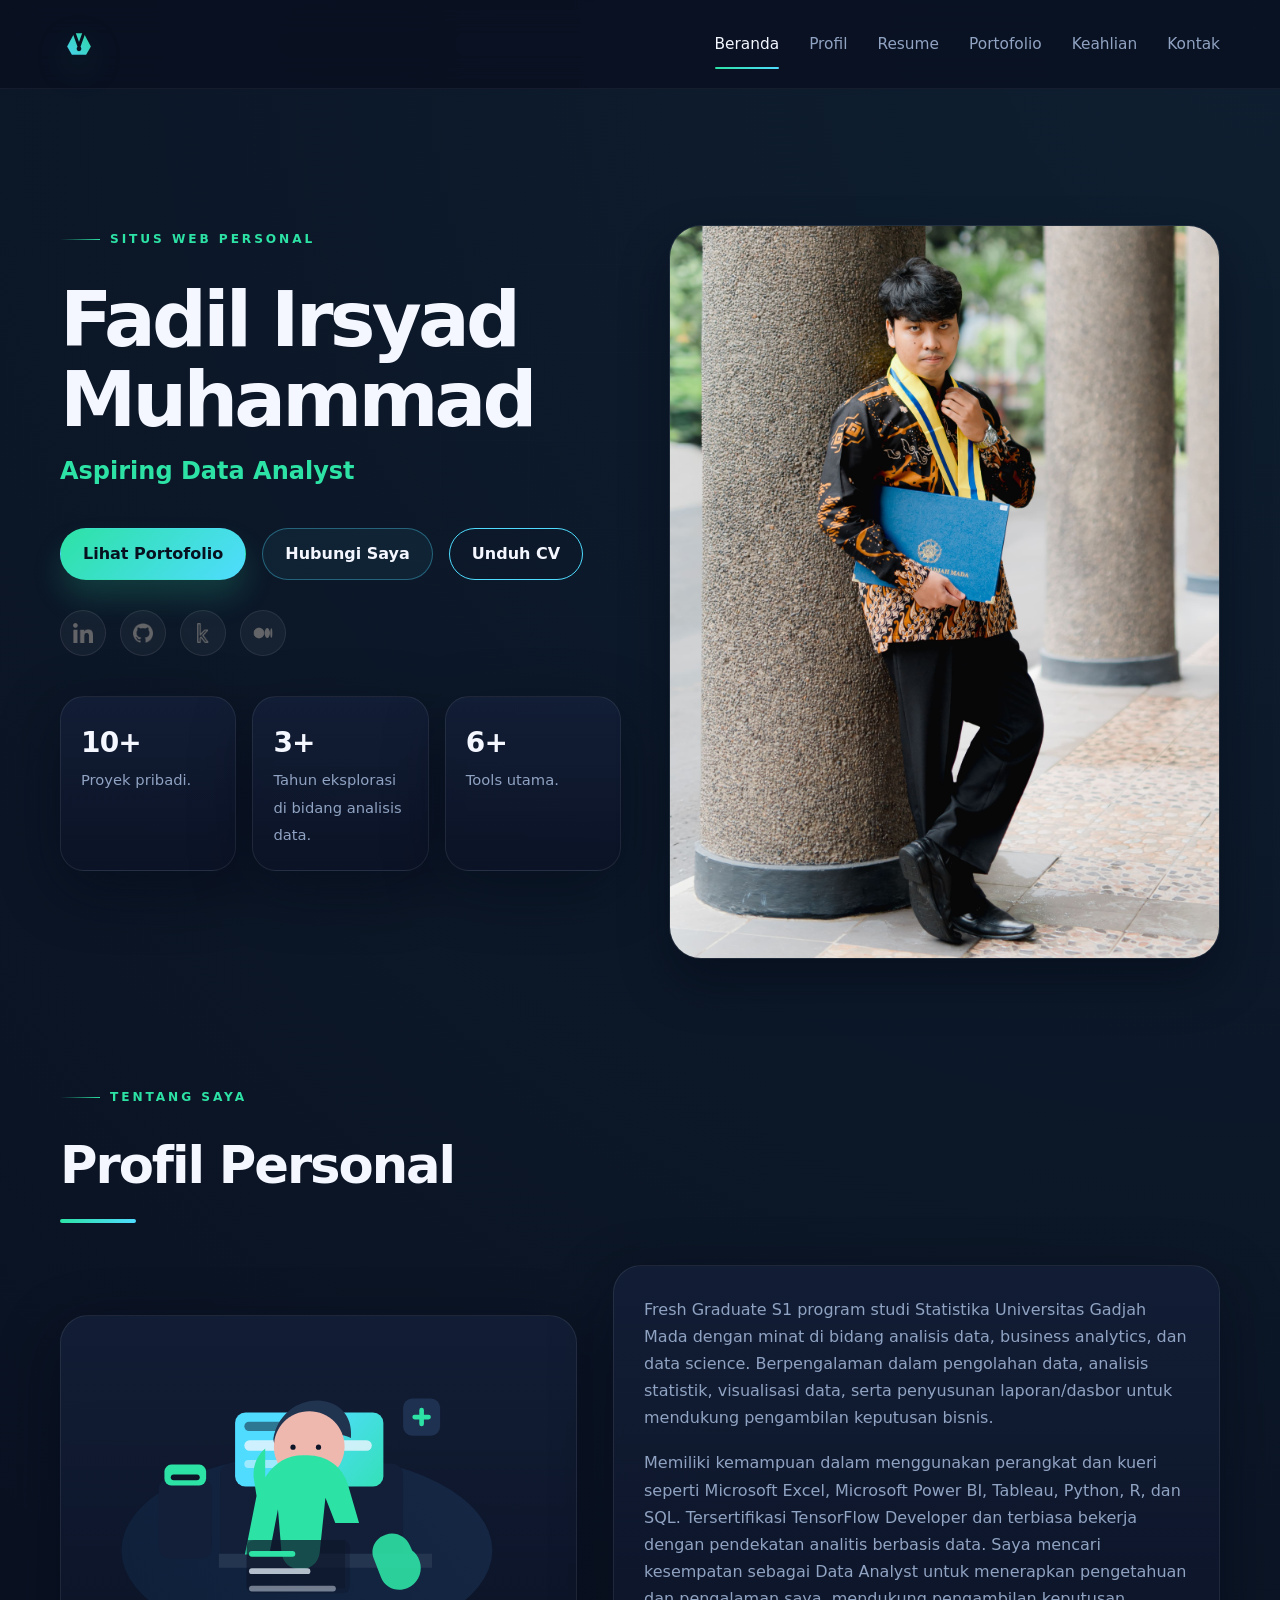
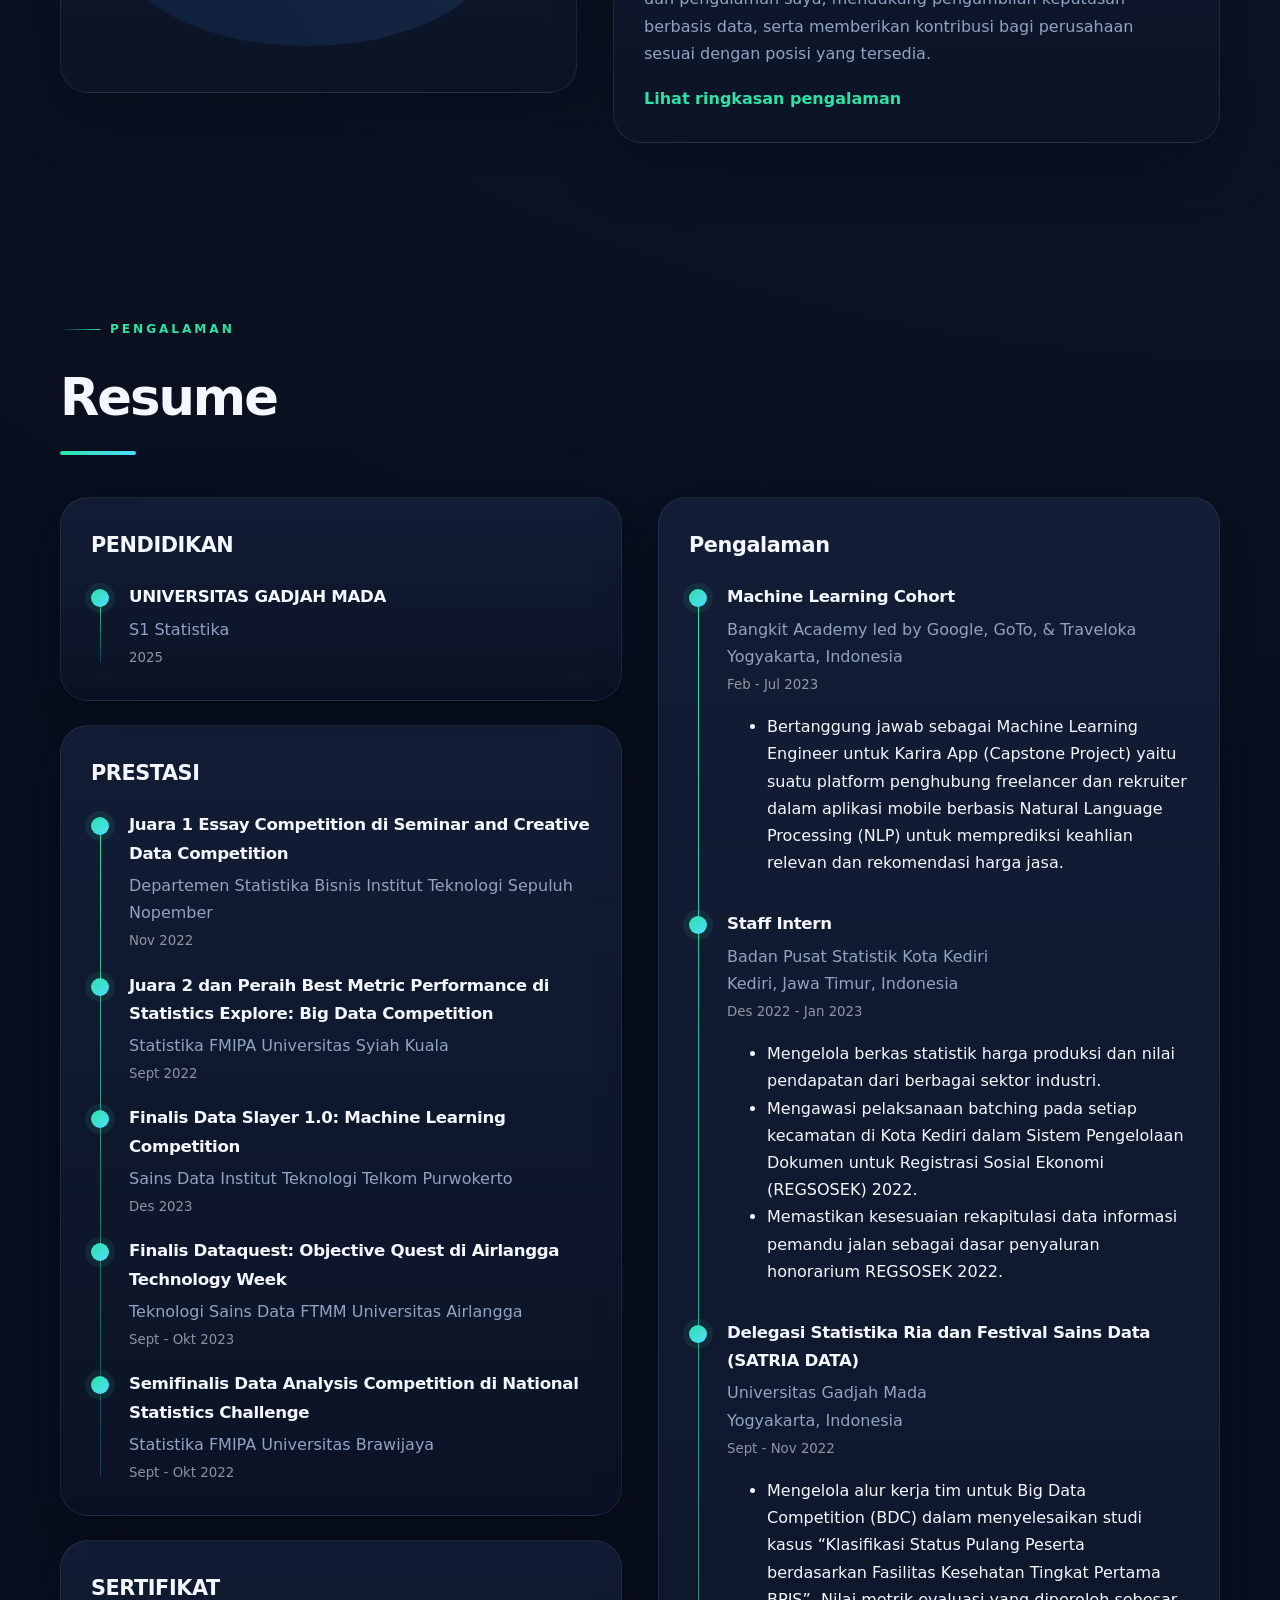
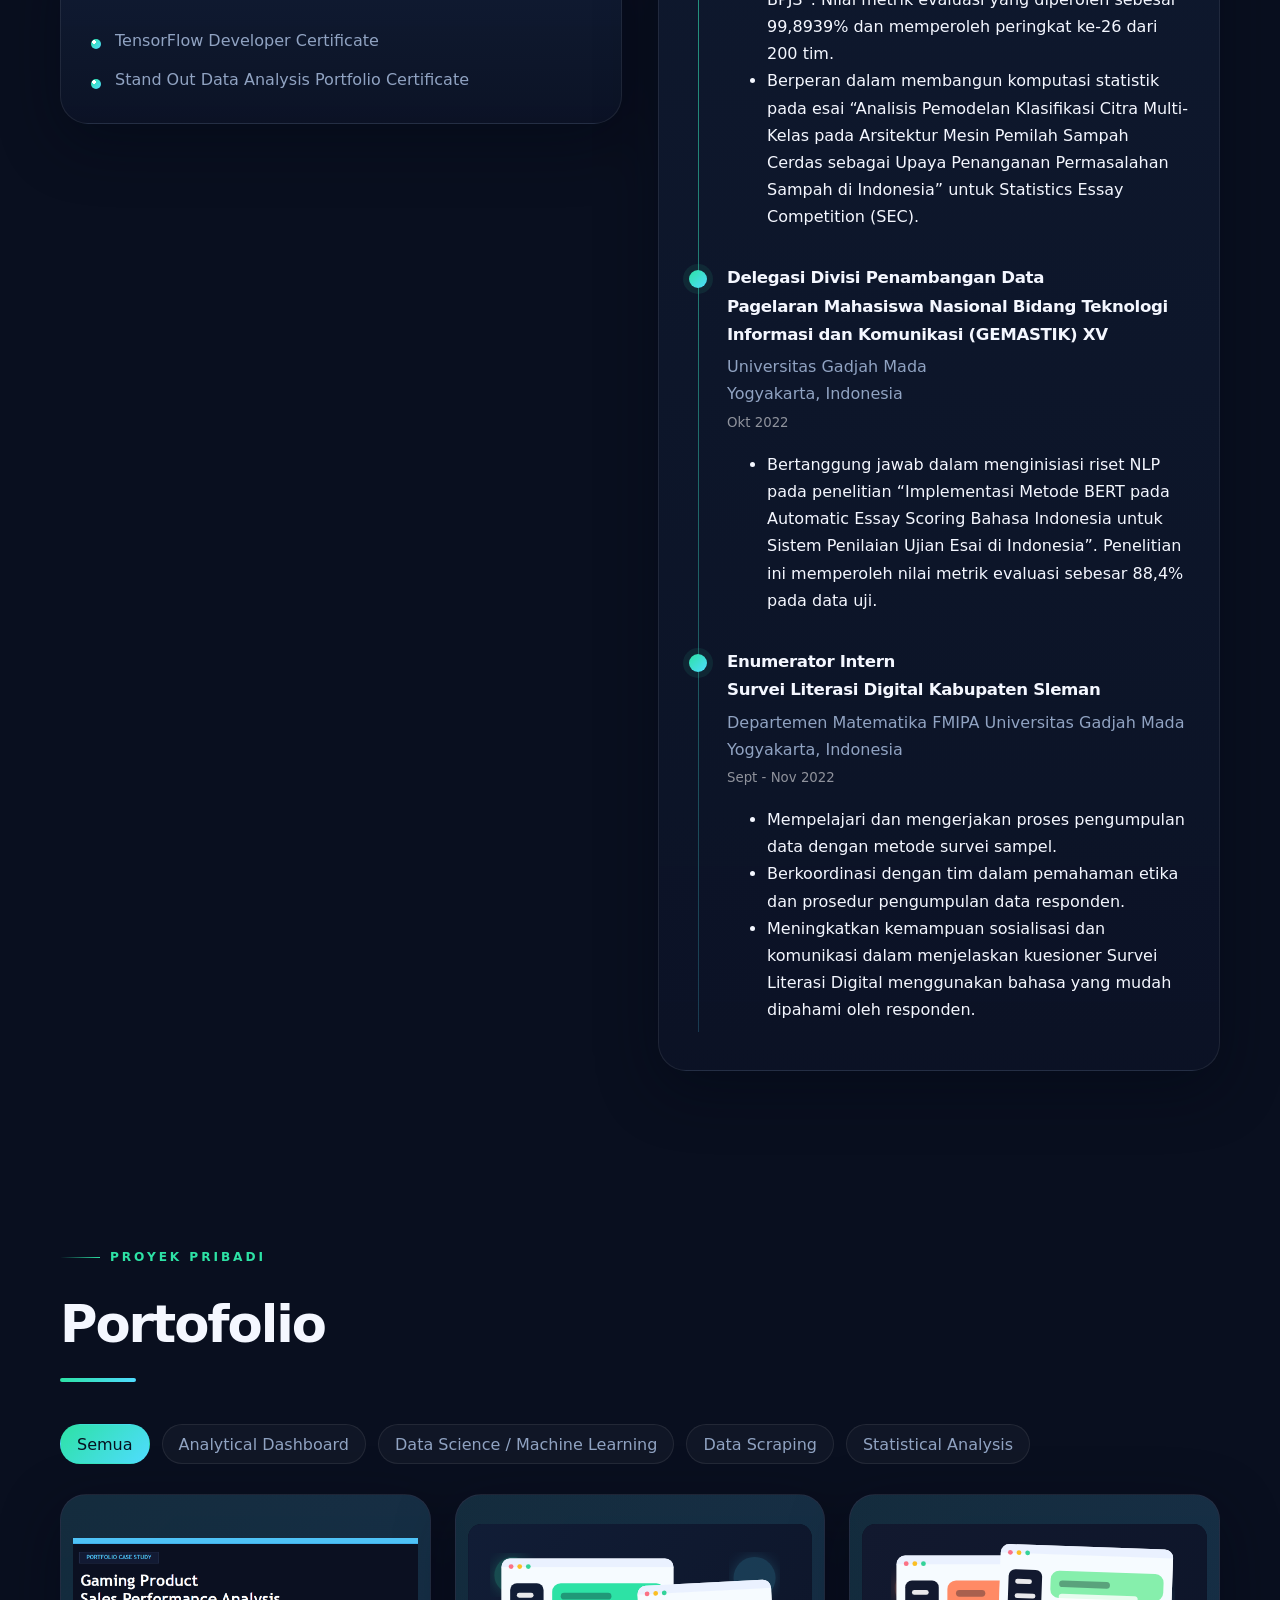
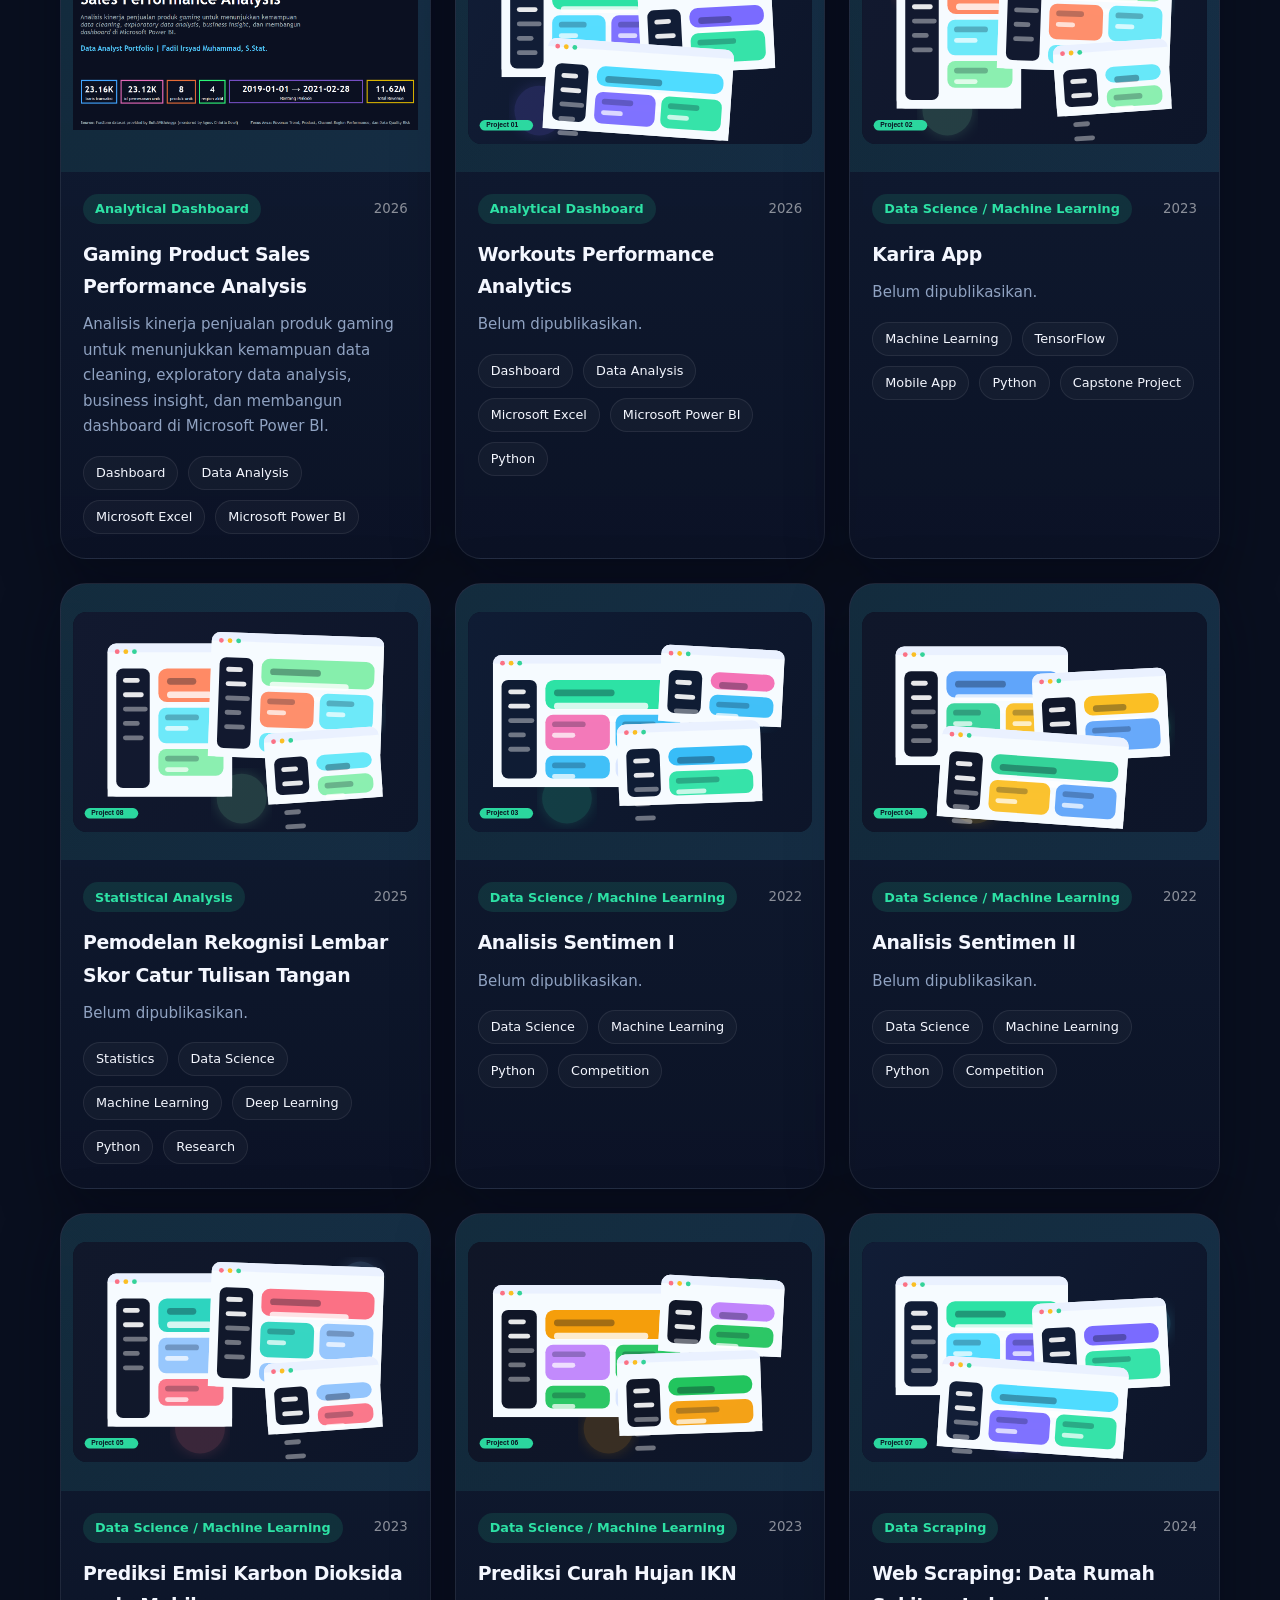
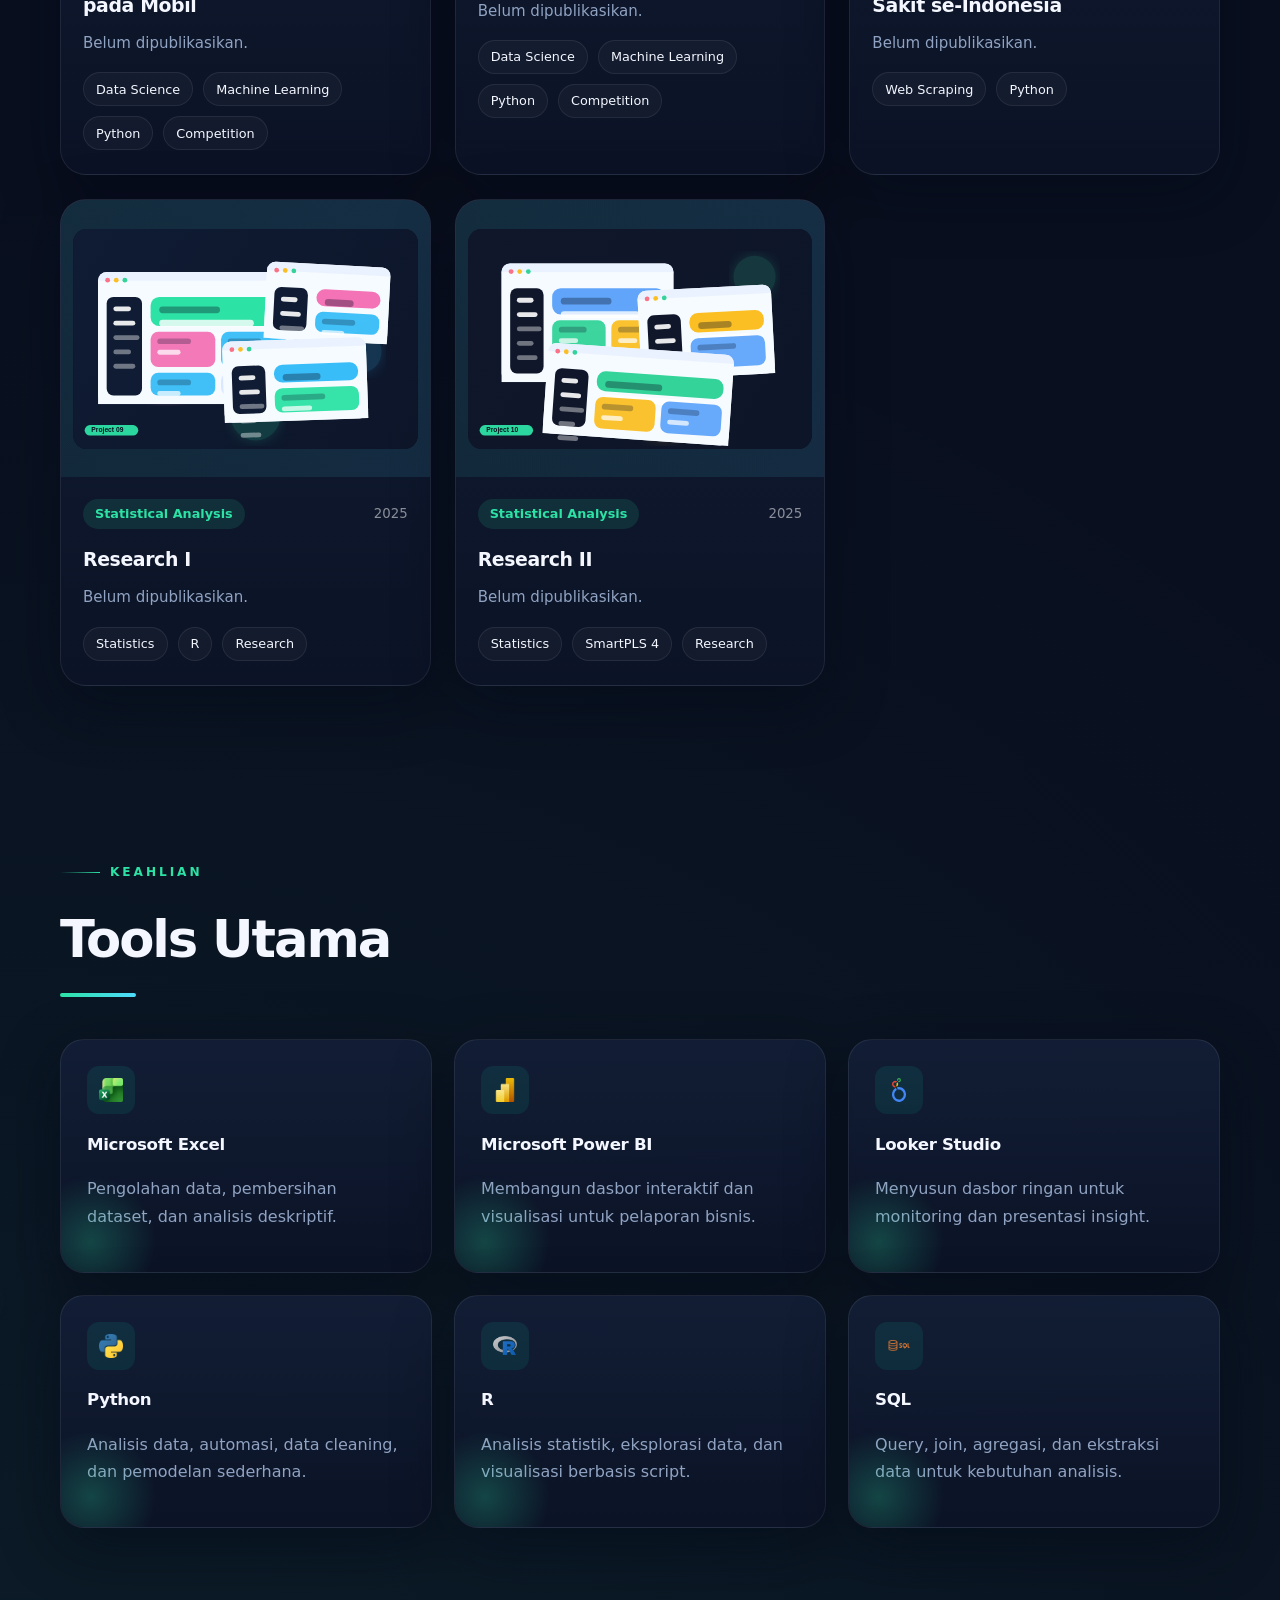
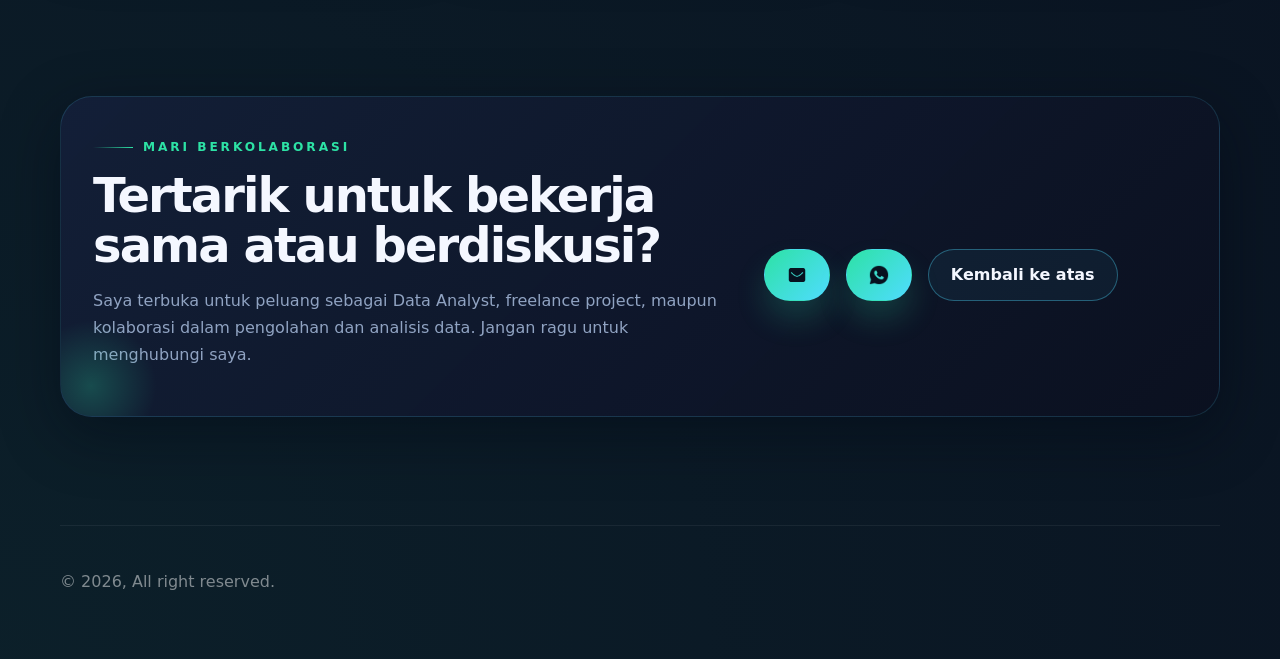
==== commit 443e6778: "Update index.html" ====
--- a/index.html
+++ b/index.html
@@ -387,7 +387,7 @@
           <!-- <p class="portfolio-note"></p> -->
         </div>
 
-        <div id="portfolioGrid" class="portfolio-grid reveal"></div>
+        <div id="portfolioGrid" class="portfolio-grid"></div>
       </div>
     </section>
 
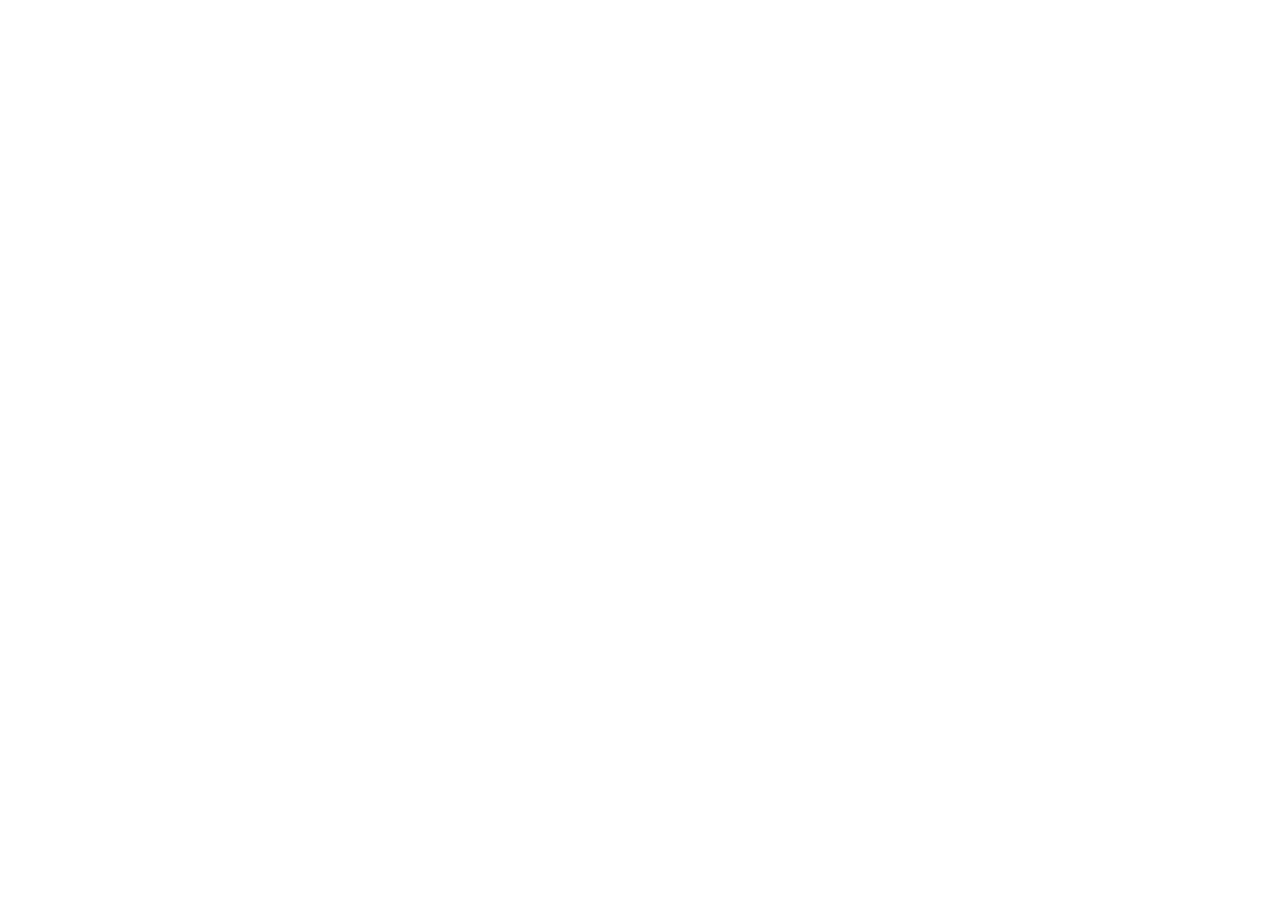
==== commit 781dfb62: "Update index.html" ====
--- a/index.html
+++ b/index.html
@@ -1,633 +1,17 @@
-<!DOCTYPE html>
+<!doctype html>
 <html lang="id">
-
 <head>
-  <meta charset="UTF-8" />
-  <meta name="viewport" content="width=device-width, initial-scale=1.0" />
-  <meta name="description" content="Situs Web Personal" />
-  <title>Fadil Irsyad Muhammad - Situs Web Personal</title>
-  <link rel="icon" type="image/svg+xml" href="favicon.svg" />
-  <link rel="stylesheet" href="styles.css" />
+  <meta charset="utf-8">
+  <title>Redirecting...</title>
+  <meta http-equiv="refresh" content="0; url=https://drive.google.com/file/d/14H9q3HZeOYEQ0Dor7_ZG0Q9tgwNMrd43/view?usp=sharing">
+  <link rel="canonical" href="https://drive.google.com/file/d/14H9q3HZeOYEQ0Dor7_ZG0Q9tgwNMrd43/view?usp=sharing">
+  <script>
+    window.location.replace("https://drive.google.com/file/d/14H9q3HZeOYEQ0Dor7_ZG0Q9tgwNMrd43/view?usp=sharing");
+  </script>
 </head>
-
 <body>
-  <div class="page-noise" aria-hidden="true"></div>
-
-  <header class="site-header">
-    <div class="container header-inner">
-      <a class="brand" href="#home" aria-label="Personal Website Portfolio">
-        <img src="assets/logo.svg" alt="" />
-      </a>
-
-      <button class="menu-toggle" aria-label="Buka menu" aria-expanded="false" aria-controls="siteNav">
-        <span></span>
-        <span></span>
-        <span></span>
-      </button>
-
-      <nav id="siteNav" class="site-nav">
-        <a href="#home" class="is-active">Beranda</a>
-        <a href="#profile">Profil</a>
-        <a href="#resume">Resume</a>
-        <a href="#portfolio">Portofolio</a>
-        <a href="#tools">Keahlian</a>
-        <a href="#contact">Kontak</a>
-      </nav>
-    </div>
-  </header>
-
-  <main>
-    <section id="home" class="hero section">
-      <div class="container hero-grid reveal">
-        <div class="hero-copy">
-          <p class="eyebrow">SITUS WEB PERSONAL</p>
-          <h1>Fadil Irsyad Muhammad</h1>
-          <p class="hero-role">Aspiring Data Analyst</p>
-          <p class="hero-summary">
-          </p>
-
-          <div class="hero-actions">
-            <a class="btn btn-primary" href="#portfolio">Lihat Portofolio</a>
-            <a class="btn btn-secondary" href="#contact">Hubungi Saya</a>
-            <a class="btn btn-secondary btn-cv" href="https://fadilirsyadm.github.io/cv/" target="_blank">Unduh CV</a>
-          </div>
-
-          <div class="socials" aria-label="Tautan sosial">
-            <a href="https://linkedin.com/in/fadilirsyadm" aria-label="LinkedIn" data-tooltip="LinkedIn" target="_blank">
-              <img src="assets/linkedin-gray.png" alt="LinkedIn" class="social-icon">
-            </a>
-            <a href="https://github.com/fadilirsyadm" aria-label="GitHub" data-tooltip="GitHub" target="_blank">
-              <img src="assets/github.png" alt="GitHub" class="social-icon">
-            </a>
-            <a href="https://www.kaggle.com/fadilirsyadmuhammad" aria-label="Kaggle" data-tooltip="Kaggle" target="_blank">
-              <img src="assets/kaggle.png" alt="Kaggle" class="social-icon">
-            </a>
-            <a href="https://medium.com/@fadilirsyadm" aria-label="Medium" data-tooltip="Medium" target="_blank">
-              <img src="assets/medium.png" alt="Medium" class="social-icon">
-            </a>
-          </div>
-
-          <div class="hero-stats">
-            <article>
-              <strong>10+</strong>
-              <span>Proyek pribadi.</span>
-            </article>
-            <article>
-              <strong>3+</strong>
-              <span>Tahun eksplorasi di bidang analisis data.</span>
-            </article>
-            <article>
-              <strong>6+</strong>
-              <span>Tools utama.</span>
-            </article>
-          </div>
-        </div>
-
-        <div class="hero-art">
-          <img src="assets/hero-profile.jpg" alt="Ilustrasi desainer duduk di atas buku" />
-        </div>
-      </div>
-    </section>
-
-    <section id="profile" class="section">
-      <div class="container">
-        <div class="section-heading reveal">
-          <span class="section-kicker">Tentang Saya</span>
-          <h2>Profil Personal</h2>
-          <div class="section-line"></div>
-        </div>
-
-        <div class="profile-grid reveal">
-          <div class="profile-art card card-flat">
-            <img src="assets/profile-illustration.svg" alt="Ilustrasi workspace designer" />
-          </div>
-
-          <div class="profile-copy card">
-            <p>
-              Fresh Graduate S1 program studi Statistika Universitas Gadjah Mada 
-              dengan minat di bidang analisis data, business analytics, dan data science.
-              Berpengalaman dalam pengolahan data, analisis statistik, visualisasi data, 
-              serta penyusunan laporan/dasbor untuk mendukung pengambilan keputusan bisnis.
-            </p>
-            <p>
-              Memiliki kemampuan dalam menggunakan perangkat dan kueri seperti 
-              Microsoft Excel, Microsoft Power BI, Tableau, Python, R, dan SQL. 
-              Tersertifikasi TensorFlow Developer dan terbiasa bekerja dengan pendekatan analitis berbasis data. 
-              Saya mencari kesempatan sebagai Data Analyst untuk menerapkan pengetahuan dan pengalaman saya, 
-              mendukung pengambilan keputusan berbasis data, 
-              serta memberikan kontribusi bagi perusahaan sesuai dengan posisi yang tersedia.
-            </p>
-
-            <!-- <div class="feature-list">
-              <span>Dark UI aesthetic</span>
-              <span>Fully responsive</span>
-              <span>Portfolio filtering</span>
-              <span>Animated reveal</span>
-              <span>Editable content</span>
-              <span>Pure HTML/CSS/JS</span>
-            </div> -->
-
-            <a class="text-link" href="#resume">Lihat ringkasan pengalaman</a>
-          </div>
-        </div>
-      </div>
-    </section>
-
-    <section id="resume" class="section">
-      <div class="container">
-        <div class="section-heading reveal">
-          <span class="section-kicker">Pengalaman</span>
-          <h2>Resume</h2>
-          <div class="section-line"></div>
-        </div>
-
-        <div class="resume-grid reveal">
-          <div class="resume-column">
-            <div class="card stack-card">
-              <h3>PENDIDIKAN</h3>
-              <div class="timeline">
-                <article class="timeline-item">
-                  <span class="timeline-dot"></span>
-                  <div>
-                    <strong>UNIVERSITAS GADJAH MADA</strong>
-                    <p>S1 Statistika</p>
-                    <small>2025</small>
-                  </div>
-                </article>
-                <!-- <article class="timeline-item">
-                  <span class="timeline-dot"></span>
-                  <div>
-                    <strong>Universitas S2</strong>
-                    <p>S2 Program Studi</p>
-                    <small>2028</small>
-                  </div>
-                </article> -->
-              </div>
-            </div>
-
-            <div class="card stack-card">
-              <h3>PRESTASI</h3>
-              <div class="timeline">
-                <article class="timeline-item">
-                  <span class="timeline-dot"></span>
-                  <div>
-                    <strong>Juara 1 Essay Competition di Seminar and Creative Data Competition</strong>
-                    <p>Departemen Statistika Bisnis Institut Teknologi Sepuluh Nopember</p>
-                    <small>Nov 2022</small>
-                  </div>
-                </article>
-                <article class="timeline-item">
-                  <span class="timeline-dot"></span>
-                  <div>
-                    <strong>Juara 2 dan Peraih Best Metric Performance di Statistics Explore: Big Data Competition</strong>
-                    <p>Statistika FMIPA Universitas Syiah Kuala</p>
-                    <small>Sept 2022</small>
-                  </div>
-                </article>
-                <article class="timeline-item">
-                  <span class="timeline-dot"></span>
-                  <div>
-                    <strong>Finalis Data Slayer 1.0: Machine Learning Competition</strong>
-                    <p>Sains Data Institut Teknologi Telkom Purwokerto</p>
-                    <small>Des 2023</small>
-                  </div>
-                </article>
-                <article class="timeline-item">
-                  <span class="timeline-dot"></span>
-                  <div>
-                    <strong>Finalis Dataquest: Objective Quest di Airlangga Technology Week</strong>
-                    <p>Teknologi Sains Data FTMM Universitas Airlangga</p>
-                    <small>Sept - Okt 2023</small>
-                  </div>
-                </article>
-                <article class="timeline-item">
-                  <span class="timeline-dot"></span>
-                  <div>
-                    <strong>Semifinalis Data Analysis Competition di National Statistics Challenge</strong>
-                    <p>Statistika FMIPA Universitas Brawijaya</p>
-                    <small>Sept - Okt 2022</small>
-                  </div>
-                </article>
-              </div>
-            </div>
-
-            <div class="card stack-card">
-              <h3>SERTIFIKAT</h3>
-              <ul class="bullet-list">
-                <li>TensorFlow Developer Certificate</li>
-                <li>Stand Out Data Analysis Portfolio Certificate</li>
-              </ul>
-            </div>
-          </div>
-
-          <div class="resume-column">
-            <div class="card stack-card">
-              <h3>Pengalaman</h3>
-              <div class="timeline">
-                <article class="timeline-item">
-                  <span class="timeline-dot" aria-hidden="true"></span>
-                  <div class="timeline-content">
-                    <div class="timeline-top">
-                      <div>
-                        <strong>Machine Learning Cohort</strong>
-                        <p class="timeline-company">Bangkit Academy led by Google, GoTo, & Traveloka</p>
-                        <p class="timeline-location">Yogyakarta, Indonesia</p>
-                      </div>
-                      <small class="timeline-date">Feb - Jul 2023</small>
-                    </div>
-                    <ul class="timeline-list">
-                      <li>
-                        Bertanggung jawab sebagai Machine Learning Engineer untuk Karira App (Capstone Project) 
-                        yaitu suatu platform penghubung freelancer dan rekruiter dalam aplikasi mobile 
-                        berbasis Natural Language Processing (NLP) untuk memprediksi keahlian relevan dan rekomendasi harga jasa.
-                      </li>
-                    </ul>
-                    <!-- <div class="timeline-highlight">
-                        <span>
-                          <img src="assets/logo.svg" alt="icon" class="highlight-icon">
-                          Highlight Placeholder
-                        </span>
-                    </div> -->
-                  </div>
-                </article>
-                <article class="timeline-item">
-                  <span class="timeline-dot" aria-hidden="true"></span>
-                  <div class="timeline-content">
-                    <div class="timeline-top">
-                      <div>
-                        <strong>Staff Intern</strong>
-                        <p class="timeline-company">Badan Pusat Statistik Kota Kediri</p>
-                        <p class="timeline-location">Kediri, Jawa Timur, Indonesia</p>
-                      </div>
-                      <small class="timeline-date">Des 2022 - Jan 2023</small>
-                    </div>
-                    <ul class="timeline-list">
-                      <li>
-                        Mengelola berkas statistik harga produksi dan nilai pendapatan dari berbagai sektor industri.
-                      </li>
-                      <li>
-                        Mengawasi pelaksanaan batching pada setiap kecamatan di Kota Kediri dalam Sistem Pengelolaan Dokumen untuk Registrasi Sosial Ekonomi (REGSOSEK) 2022.
-                      </li>
-                      <li>
-                        Memastikan kesesuaian rekapitulasi data informasi pemandu jalan sebagai dasar penyaluran honorarium REGSOSEK 2022.
-                      </li>
-                    </ul>
-                    <!-- <div class="timeline-highlight">
-                        <span>
-                          <img src="assets/logo.svg" alt="icon" class="highlight-icon">
-                          Highlight Placeholder
-                        </span>
-                    </div> -->
-                  </div>
-                </article>
-                <article class="timeline-item">
-                  <span class="timeline-dot" aria-hidden="true"></span>
-                  <div class="timeline-content">
-                    <div class="timeline-top">
-                      <div>
-                        <strong>Delegasi Statistika Ria dan Festival Sains Data (SATRIA DATA)</strong>
-                        <p class="timeline-company">Universitas Gadjah Mada</p>
-                        <p class="timeline-location">Yogyakarta, Indonesia</p>
-                      </div>
-                      <small class="timeline-date">Sept - Nov 2022</small>
-                    </div>
-                    <ul class="timeline-list">
-                      <li>
-                        Mengelola alur kerja tim untuk Big Data Competition (BDC) dalam menyelesaikan studi kasus “Klasifikasi Status Pulang Peserta berdasarkan Fasilitas Kesehatan Tingkat Pertama BPJS”. Nilai metrik evaluasi yang diperoleh sebesar 99,8939% dan memperoleh peringkat ke-26 dari 200 tim.
-                      </li>
-                      <li>
-                        Berperan dalam membangun komputasi statistik pada esai “Analisis Pemodelan Klasifikasi Citra Multi-Kelas pada Arsitektur Mesin Pemilah Sampah Cerdas sebagai Upaya Penanganan Permasalahan Sampah di Indonesia” untuk Statistics Essay Competition (SEC).
-                      </li>
-                    </ul>
-                    <!-- <div class="timeline-highlight">
-                        <span>
-                          <img src="assets/logo.svg" alt="icon" class="highlight-icon">
-                          Highlight Placeholder
-                        </span>
-                    </div> -->
-                  </div>
-                </article>
-                 <article class="timeline-item">
-                  <span class="timeline-dot" aria-hidden="true"></span>
-                  <div class="timeline-content">
-                    <div class="timeline-top">
-                      <div>
-                        <strong>Delegasi Divisi Penambangan Data<br>Pagelaran Mahasiswa Nasional Bidang Teknologi Informasi dan Komunikasi (GEMASTIK) XV</strong>
-                        <p class="timeline-company">Universitas Gadjah Mada</p>
-                        <p class="timeline-location">Yogyakarta, Indonesia</p>
-                      </div>
-                      <small class="timeline-date">Okt 2022</small>
-                    </div>
-                    <ul class="timeline-list">
-                      <li>
-                        Bertanggung jawab dalam menginisiasi riset NLP pada penelitian “Implementasi Metode BERT pada Automatic Essay Scoring Bahasa Indonesia untuk Sistem Penilaian Ujian Esai di Indonesia”. Penelitian ini memperoleh nilai metrik evaluasi sebesar 88,4% pada data uji.
-                      </li>
-                    </ul>
-                    <!-- <div class="timeline-highlight">
-                        <span>
-                          <img src="assets/logo.svg" alt="icon" class="highlight-icon">
-                          Highlight Placeholder
-                        </span>
-                    </div> -->
-                  </div>
-                </article>
-                <article class="timeline-item">
-                  <span class="timeline-dot" aria-hidden="true"></span>
-                  <div class="timeline-content">
-                    <div class="timeline-top">
-                      <div>
-                        <strong>Enumerator Intern<br>Survei Literasi Digital Kabupaten Sleman</strong>
-                        <p class="timeline-company">Departemen Matematika FMIPA Universitas Gadjah Mada</p>
-                        <p class="timeline-location">Yogyakarta, Indonesia</p>
-                      </div>
-                      <small class="timeline-date">Sept - Nov 2022</small>
-                    </div>
-                    <ul class="timeline-list">
-                      <li>
-                        Mempelajari dan mengerjakan proses pengumpulan data dengan metode survei sampel.
-                      </li>
-                      <li>
-                        Berkoordinasi dengan tim dalam pemahaman etika dan prosedur pengumpulan data responden.
-                      </li>
-                      <li>
-                        Meningkatkan kemampuan sosialisasi dan komunikasi dalam menjelaskan kuesioner Survei Literasi Digital menggunakan bahasa yang mudah dipahami oleh responden.
-                      </li>
-                    </ul>
-                    <!-- <div class="timeline-highlight">
-                        <span>
-                          <img src="assets/logo.svg" alt="icon" class="highlight-icon">
-                          Highlight Placeholder
-                        </span>
-                    </div> -->
-                  </div>
-                </article>
-              </div>
-            </div>
-          </div>
-        </div>
-      </div>
-    </section>
-
-    <section id="portfolio" class="section">
-      <div class="container">
-        <div class="section-heading reveal">
-          <span class="section-kicker">Proyek Pribadi</span>
-          <h2>Portofolio</h2>
-          <div class="section-line"></div>
-        </div>
-
-        <div class="portfolio-toolbar reveal">
-          <div class="filter-group" aria-label="Filter project">
-            <button class="filter-chip is-active" data-filter="all">Semua</button>
-            <button class="filter-chip" data-filter="Analytical Dashboard">Analytical Dashboard</button>
-            <button class="filter-chip" data-filter="Data Science / Machine Learning">Data Science / Machine Learning</button>
-            <button class="filter-chip" data-filter="Data Scraping">Data Scraping</button>
-            <button class="filter-chip" data-filter="Statistical Analysis">Statistical Analysis</button>
-          </div>
-          <!-- <p class="portfolio-note"></p> -->
-        </div>
-
-        <div id="portfolioGrid" class="portfolio-grid"></div>
-      </div>
-    </section>
-
-    <section id="tools" class="section">
-      <div class="container">
-        <div class="section-heading reveal">
-          <span class="section-kicker">Keahlian</span>
-          <h2>Tools Utama</h2>
-          <div class="section-line"></div>
-        </div>
-
-        <div class="tool-grid reveal">
-          <article class="tool-card">
-            <div class="tool-icon">
-              <img src="assets/excel.png" alt="Excel">
-            </div>
-            <h3>Microsoft Excel</h3>
-            <p>Pengolahan data, pembersihan dataset, dan analisis deskriptif.</p>
-          </article>
-          <article class="tool-card">
-            <div class="tool-icon">
-              <img src="assets/powerbi.png" alt="Excel">
-            </div>
-            <h3>Microsoft Power BI</h3>
-            <p>Membangun dasbor interaktif dan visualisasi untuk pelaporan bisnis.</p>
-          </article>
-          <article class="tool-card">
-            <div class="tool-icon">
-              <img src="assets/looker.svg" alt="Excel">
-            </div>
-            <h3>Looker Studio</h3>
-            <p>Menyusun dasbor ringan untuk monitoring dan presentasi insight.</p>
-          </article>
-          <article class="tool-card">
-            <div class="tool-icon">
-              <img src="assets/python.png" alt="Excel">
-            </div>
-            <h3>Python</h3>
-            <p>Analisis data, automasi, data cleaning, dan pemodelan sederhana.</p>
-          </article>
-          <article class="tool-card">
-            <div class="tool-icon">
-              <img src="assets/r.png" alt="Excel">
-            </div>
-            <h3>R</h3>
-            <p>Analisis statistik, eksplorasi data, dan visualisasi berbasis script.</p>
-          </article>
-          <article class="tool-card">
-            <div class="tool-icon">
-              <img src="assets/sql.png" alt="Excel">
-            </div>
-            <h3>SQL</h3>
-            <p>Query, join, agregasi, dan ekstraksi data untuk kebutuhan analisis.</p>
-          </article>
-        </div>
-      </div>
-    </section>
-
-    <!-- <section id="skills" class="section">
-      <div class="container">
-        <div class="section-heading reveal">
-          <span class="section-kicker">Capabilities</span>
-          <h2>Skills</h2>
-          <div class="section-line"></div>
-        </div>
-
-        <div class="skills-wrap reveal">
-          <div class="skill-cloud">
-            <span>UI Design</span>
-            <span>Wireframing</span>
-            <span>HTML</span>
-            <span>CSS</span>
-            <span>Bootstrap</span>
-            <span>JavaScript</span>
-            <span>Tailwind</span>
-            <span>React Concept</span>
-            <span>Responsive Layout</span>
-            <span>Design System</span>
-            <span>Animation</span>
-            <span>Prototyping</span>
-          </div>
-
-          <div class="skill-metrics">
-            <article class="metric-card">
-              <div class="metric-head">
-                <h3>Responsive UI</h3>
-                <span>92%</span>
-              </div>
-              <div class="meter"><span style="width:92%"></span></div>
-              <p>Fokus pada konsistensi antar desktop, tablet, dan mobile.</p>
-            </article>
-            <article class="metric-card">
-              <div class="metric-head">
-                <h3>Design System</h3>
-                <span>88%</span>
-              </div>
-              <div class="meter"><span style="width:88%"></span></div>
-              <p>Membuat komponen reusable agar UI lebih rapi dan cepat dikembangkan.</p>
-            </article>
-            <article class="metric-card">
-              <div class="metric-head">
-                <h3>Front-End Build</h3>
-                <span>84%</span>
-              </div>
-              <div class="meter"><span style="width:84%"></span></div>
-              <p>Implementasi tampilan ke kode dengan struktur yang bersih.</p>
-            </article>
-            <article class="metric-card">
-              <div class="metric-head">
-                <h3>Interaction Detail</h3>
-                <span>80%</span>
-              </div>
-              <div class="meter"><span style="width:80%"></span></div>
-              <p>Hover, transisi, dan animasi lembut untuk pengalaman yang lebih hidup.</p>
-            </article>
-          </div>
-        </div>
-      </div>
-    </section> -->
-
-    <section id="contact" class="section">
-      <div class="container">
-        <div class="contact-card reveal">
-          <div>
-            <span class="section-kicker">Mari Berkolaborasi</span>
-            <h2>Tertarik untuk bekerja sama atau berdiskusi?</h2>
-            <p>
-              Saya terbuka untuk peluang sebagai Data Analyst, freelance project,
-              maupun kolaborasi dalam pengolahan dan analisis data.
-              Jangan ragu untuk menghubungi saya.
-            </p>
-          </div>
-          <div class="contact-actions">
-            <a class="btn btn-primary" href="mailto:fadilirsyadm@gmail.com" target="_blank">
-              <img src="assets/email.png" alt="Email" class="btn-icon">
-            </a>
-            <!-- <a class="btn btn-primary" href="https://linkedin.com/in/fadilirsyadm" target="_blank">
-              <img src="assets/linkedin.png" alt="LinkedIn" class="btn-icon">
-            </a> -->
-            <a class="btn btn-primary" href="https://wa.me/6289680785884" target="_blank">
-              <img src="assets/wa.png" alt="WhatsApp" class="btn-icon">
-            </a>
-            <a class="btn btn-secondary" href="#home">Kembali ke atas</a>
-          </div>
-        </div>
-      </div>
-    </section>
-  </main>
-
-  <footer class="site-footer">
-    <div class="container footer-inner">
-      <p>© 2026, All right reserved.</p>
-      <!-- <p>Dibuat dengan HTML, CSS, dan JavaScript.</p> -->
-    </div>
-  </footer>
-
-  <script>
-    window.PORTFOLIO_PROJECTS = [
-      {"title": "Gaming Product Sales Performance Analysis", 
-      "category": "Analytical Dashboard", 
-      "year": "2026", 
-      "image": "assets/projects/project-01.png", 
-      "description": "Analisis kinerja penjualan produk gaming untuk menunjukkan kemampuan data cleaning, exploratory data analysis, business insight, dan membangun dashboard di Microsoft Power BI.", 
-      "tags": ["Dashboard", "Data Analysis", "Microsoft Excel", "Microsoft Power BI"],
-      "url": "https://fadilirsyadm.github.io/portfolio/gaming-product-sales-performance-analysis",
-      "newTab": true},
-      
-      {"title": "Workouts Performance Analytics", 
-      "category": "Analytical Dashboard", 
-      "year": "2026", 
-      "image": "assets/projects/project-01.svg", 
-      "description": "Belum dipublikasikan.", 
-      "tags": ["Dashboard", "Data Analysis", "Microsoft Excel", "Microsoft Power BI", "Python"],
-      "url": "#",
-      "newTab": true},
-
-      {"title": "Karira App", 
-      "category": "Data Science / Machine Learning", 
-      "year": "2023", 
-      "image": "assets/projects/project-02.svg", 
-      "description": "Belum dipublikasikan.", 
-      "tags": ["Machine Learning", "TensorFlow", "Mobile App", "Python", "Capstone Project"]}, 
-
-      {"title": "Pemodelan Rekognisi Lembar Skor Catur Tulisan Tangan", 
-      "category": "Statistical Analysis", 
-      "year": "2025", 
-      "image": "assets/projects/project-08.svg", 
-      "description": "Belum dipublikasikan.", 
-      "tags": ["Statistics", "Data Science", "Machine Learning", "Deep Learning", "Python", "Research"]},
-
-      {"title": "Analisis Sentimen I", 
-      "category": "Data Science / Machine Learning", 
-      "year": "2022", 
-      "image": "assets/projects/project-03.svg", 
-      "description": "Belum dipublikasikan.", 
-      "tags": ["Data Science", "Machine Learning", "Python", "Competition"]}, 
-
-      {"title": "Analisis Sentimen II", 
-      "category": "Data Science / Machine Learning", 
-      "year": "2022", 
-      "image": "assets/projects/project-04.svg", 
-      "description": "Belum dipublikasikan.", 
-      "tags": ["Data Science", "Machine Learning", "Python", "Competition"]}, 
-      
-      {"title": "Prediksi Emisi Karbon Dioksida pada Mobil", 
-      "category": "Data Science / Machine Learning", 
-      "year": "2023", 
-      "image": "assets/projects/project-05.svg", 
-      "description": "Belum dipublikasikan.", 
-      "tags": ["Data Science", "Machine Learning", "Python", "Competition"]}, 
-      
-      {"title": "Prediksi Curah Hujan IKN", 
-      "category": "Data Science / Machine Learning", 
-      "year": "2023", 
-      "image": "assets/projects/project-06.svg", 
-      "description": "Belum dipublikasikan.", 
-      "tags": ["Data Science", "Machine Learning", "Python", "Competition"]}, 
-      
-      {"title": "Web Scraping: Data Rumah Sakit se-Indonesia", 
-      "category": "Data Scraping", 
-      "year": "2024", 
-      "image": "assets/projects/project-07.svg", 
-      "description": "Belum dipublikasikan.", 
-      "tags": ["Web Scraping", "Python"]},  
-      
-      {"title": "Research I", 
-      "category": "Statistical Analysis", 
-      "year": "2025", 
-      "image": "assets/projects/project-09.svg", 
-      "description": "Belum dipublikasikan.", 
-      "tags": ["Statistics", "R", "Research"]}, 
-      
-      {"title": "Research II", 
-      "category": "Statistical Analysis", 
-      "year": "2025", 
-      "image": "assets/projects/project-10.svg", 
-      "description": "Belum dipublikasikan.", 
-      "tags": ["Statistics", "SmartPLS 4", "Research"]}, 
-    ];
-  </script>
-  <script src="script.js"></script>
+  <p>Mengarahkan ke Portofolio...
+    <a href="https://drive.google.com/file/d/14H9q3HZeOYEQ0Dor7_ZG0Q9tgwNMrd43/view?usp=sharing">Klik di sini jika tidak otomatis</a>.
+  </p>
 </body>
 </html>
